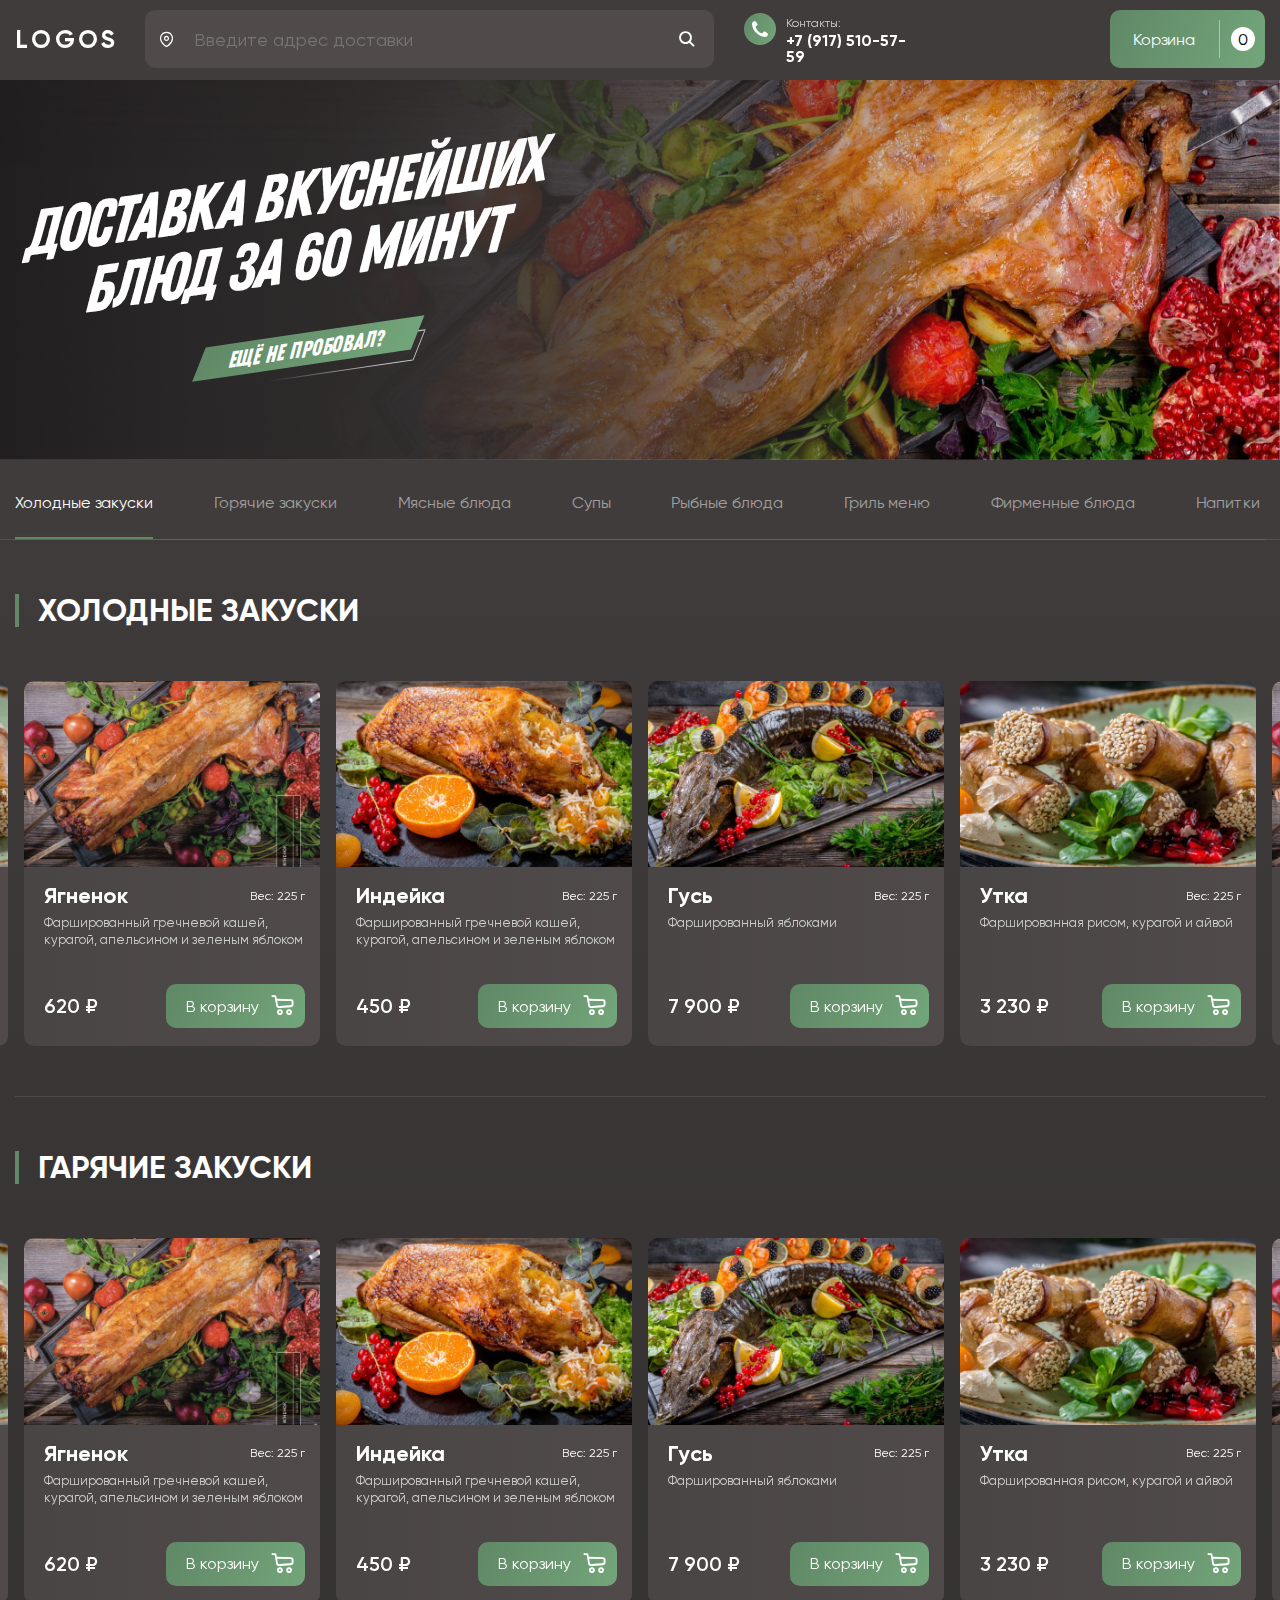
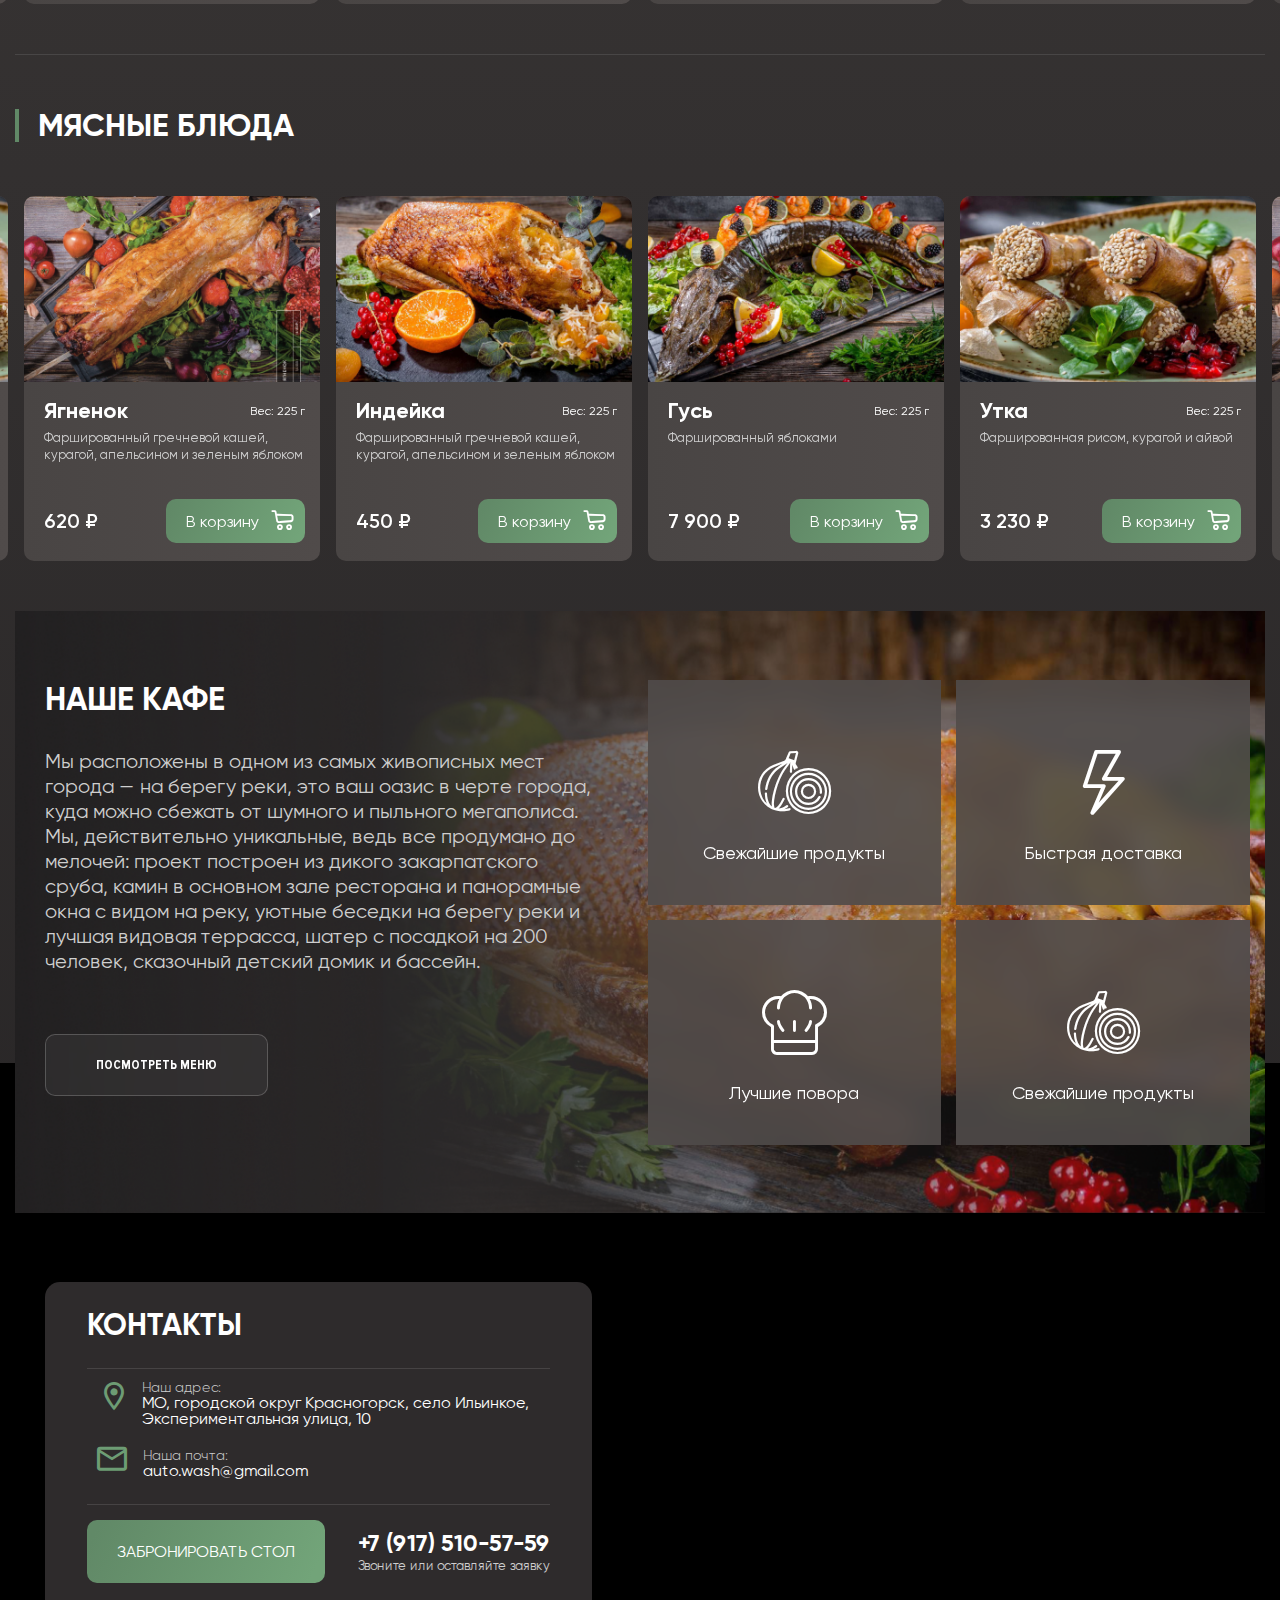
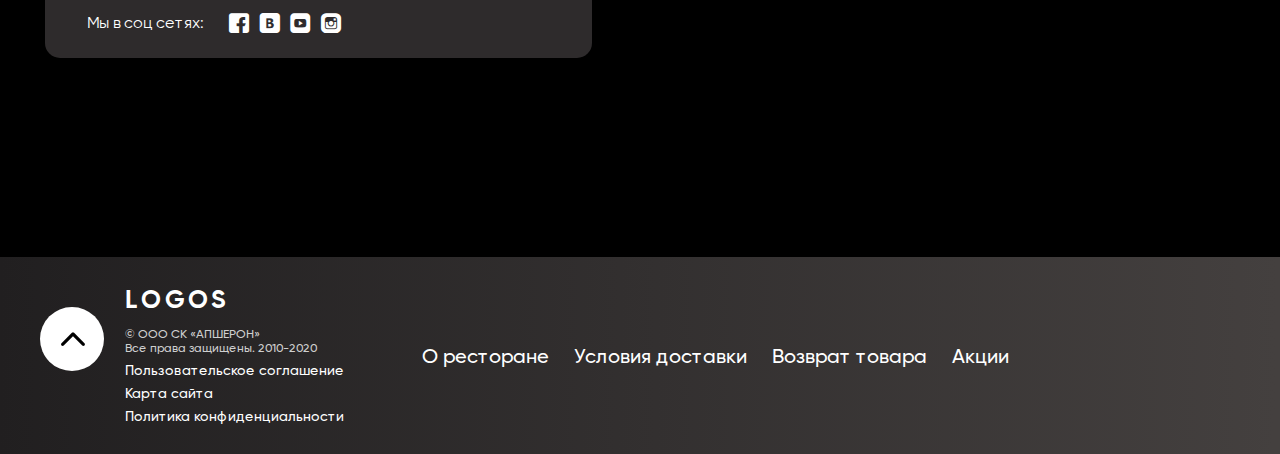
==== index.html @ f9237b0d "Add files via upload" ====
<!DOCTYPE html>
<html lang="ru">

<head>
	<title>Главная</title>
	<meta charset="UTF-8">
	<meta name="format-detection" content="telephone=no">
	<!-- <style>body{opacity: 0;}</style> -->
	<link rel="stylesheet" href="css/style.min.css?_v=20220509000817">
	<link rel="shortcut icon" href="favicon.ico">
	<!-- <meta name="robots" content="noindex, nofollow"> -->
	<meta name="viewport" content="width=device-width, initial-scale=1.0">
</head>

<body>
	<div class="wrapper">
		<header data-scroll-show class="header">
			<div class="header__container">
				<div class="header__content">
					<div class="header__menu menu">
						<button type="button" class="menu__icon icon-menu"><span></span>
							<p class="icon-menu__text">МЕНЮ</p>
						</button>
						<nav class="menu__body">
							<ul class="menu__list">
								<li class="menu__item"><a href="" class="menu__link"></a></li>
							</ul>
						</nav>
					</div>
					<a href="#" class="header__logo logo">LOGOS</a>
					<form data-da=".search-form-section__container,767,2" action="#" class="header__form-search search-form _icon-Location2">
						<input type="text" id="search" placeholder="Введите адрес доставки" class="search-form__input ">
						<button class="search-form__label _icon-search"></button>
					</form>
					<div class="header__contact contact-header ">
						<div class="contact-header__icon _icon-phone"></div>
						<div class="contact-header__info ">
							<h4 class="contact-header__title">Контакты:<br></h4>
							<a href="tel:+79175105759" class="contact-header__number">+7 (917) 510-57-59</a>
						</div>
					</div>
					<button class="header__cart-button button cart-button cart-button_desktop">Корзина <p class="cart-button__counter">0</p></button>
					<button hidden class="header__cart-button button cart-button cart-button_mobile _icon-cart">корзина <span class="cart-button__counter">0</span></button>
				</div>
			</div>
		</header>
		<section class="search-form-section">
			<div class="search-form-section__container">

			</div>
		</section>
		<main class="page">
			<section class="mainscreen ">
				<div class="mainscreen-ibg">
					<img src="img/main-bg.png" alt="">
					<div class="mainscreen__container">
						<div class="mainscreen__label">
							<h1 class="mainscreen__title">Доставка ВКУСНЕЙШИХ<br> БЛЮД ЗА 60 МИНУТ</h1>
							<h2 class="mainscreen__subtitle"><span>Ещё не пробовал?</span></h2>
						</div>
					</div>
				</div>
			</section>
			<section id="catalog" data-sticky data-tabs data-tabs-animate="500" class="catalog">
				<div data-sticky-item class="titles titles_no-sticky titles__slider">
					<ul data-tabs-titles class="titles__container titles__swiper">
						<li data-tabs-title class="titles__slide titles__name _tab-active"><button class="titles__button">Холодные закуски</button></li>
						<li data-tabs-title class="titles__slide titles__name"><button class="titles__button">Горячие закуски</button></li>
						<li data-tabs-title class="titles__slide titles__name"><button class="titles__button">Мясные блюда</button></li>
						<li data-tabs-title class="titles__slide titles__name"><button class="titles__button">Супы</button></li>
						<li data-tabs-title class="titles__slide titles__name"><button class="titles__button">Рыбные блюда</button></li>
						<li data-tabs-title class="titles__slide titles__name"><button class="titles__button">Гриль меню</button></li>
						<li data-tabs-title class="titles__slide titles__name"><button class="titles__button">Фирменные блюда</button></li>
						<li data-tabs-title class="titles__slide titles__name"><button class="titles__button">Напитки</button></li>
					</ul>
				</div>
				<!--<div data-sticky-item data-sticky-header class="titles titles_sticky titles__slider">
						<ul data-tabs-titles class="titles__container titles__swiper">
							<li data-tabs-title class="titles__slide titles__name _tab-active"><button class="titles__button">Холодные закуски</button></li>
							<li data-tabs-title class="titles__slide titles__name"><button class="titles__button">Горячие закуски</button></li>
							<li data-tabs-title class="titles__slide titles__name"><button class="titles__button">Мясные блюда</button></li>
							<li data-tabs-title  class="titles__slide titles__name"><button class="titles__button">Супы</button></li>
							<li data-tabs-title class="titles__slide titles__name"><button class="titles__button">Рыбные блюда</button></li>
							<li data-tabs-title class="titles__slide titles__name"><button class="titles__button">Гриль меню</button></li>
							<li data-tabs-title class="titles__slide titles__name"><button class="titles__button">Фирменные блюда</button></li>
							<li data-tabs-title class="titles__slide titles__name"><button class="titles__button">Напитки</button></li>
						</ul>
					</div>-->
				<div data-tabs-body class="catalog__categories">
					<div data-tabs-item class="catalog__category category">
						<div class="category__item">
							<div class="category__container">
								<h2 class="category__title">ХОЛОДНЫЕ ЗАКУСКИ</h2>
							</div>
							<div class="category__content">
								<div class="category__slider">
									<div class="category__cards category__swiper">
										<div class="category__card item-card category__slide">
											<a href="#" class="item-card__image-ibg">
												<img src="img/cards/item-card01.png" alt="">
											</a>
											<div class="item-card__info">
												<div class="item-card__header">
													<a href="#" class="item-card__name">Ягненок</a>
													<p class="item-card__weight">Вес:&nbsp;225&nbsp;г</p>
												</div>
												<p class="item-card__text">Фаршированный гречневой кашей, курагой, апельсином и зеленым яблоком</p>
												<div class="item-card__buy">
													<p class="item-card__price">620&nbsp;₽</p>
													<button class="item-card__cart-button button button_green _icon-cart">В&nbsp;корзину</button>
												</div>
											</div>
										</div>
										<div class="category__card item-card category__slide">
											<a href="#" class="item-card__image-ibg">
												<img src="img/cards/item-card02.png" alt="">
											</a>
											<div class="item-card__info">
												<div class="item-card__header">
													<a href="#" class="item-card__name">Индейка</a>
													<p class="item-card__weight">Вес:&nbsp;225&nbsp;г</p>
												</div>
												<p class="item-card__text">Фаршированный гречневой кашей, курагой, апельсином и зеленым яблоком</p>
												<div class="item-card__buy">
													<p class="item-card__price">450&nbsp;₽</p>
													<button class="item-card__cart-button button button_green _icon-cart">В&nbsp;корзину</button>
												</div>
											</div>
										</div>
										<div class="category__card item-card category__slide">
											<a href="#" class="item-card__image-ibg">
												<img src="img/cards/item-card03.png" alt="">
											</a>
											<div class="item-card__info">
												<div class="item-card__header">
													<a href="#" class="item-card__name">Гусь</a>
													<p class="item-card__weight">Вес:&nbsp;225&nbsp;г</p>
												</div>
												<p class="item-card__text">Фаршированный яблоками</p>
												<div class="item-card__buy">
													<p class="item-card__price">7&nbsp;900&nbsp;₽</p>
													<button class="item-card__cart-button button button_green _icon-cart">В&nbsp;корзину</button>
												</div>
											</div>
										</div>
										<div class="category__card item-card category__slide">
											<a href="#" class="item-card__image-ibg">
												<img src="img/cards/item-card04.png" alt="">
											</a>
											<div class="item-card__info">
												<div class="item-card__header">
													<a href="#" class="item-card__name">Утка</a>
													<p class="item-card__weight">Вес:&nbsp;225&nbsp;г</p>
												</div>
												<p class="item-card__text">Фаршированная рисом, курагой и айвой </p>
												<div class="item-card__buy">
													<p class="item-card__price">3&nbsp;230&nbsp;₽</p>
													<button class="item-card__cart-button button button_green _icon-cart">В&nbsp;корзину</button>
												</div>
											</div>
										</div>
										<div class="category__card item-card category__slide">
											<div class="item-card__image-ibg">
												<img src="img/cards/item-card01.png" alt="">
											</div>
											<div class="item-card__info">
												<div class="item-card__header">
													<h3 class="item-card__name">Ягненок</h3>
													<p class="item-card__weight">Вес:&nbsp;225&nbsp;г</p>
												</div>
												<p class="item-card__text">Фаршированный гречневой кашей, курагой, апельсином и зеленым яблоком</p>
												<div class="item-card__buy">
													<p class="item-card__price">620&nbsp;₽</p>
													<button class="item-card__cart-button button button_green _icon-cart">В&nbsp;корзину</button>
												</div>
											</div>
										</div>
										<div class="category__card item-card category__slide">
											<div class="item-card__image-ibg">
												<img src="img/cards/item-card02.png" alt="">
											</div>
											<div class="item-card__info">
												<div class="item-card__header">
													<h3 class="item-card__name">Индейка</h3>
													<p class="item-card__weight">Вес:&nbsp;225&nbsp;г</p>
												</div>
												<p class="item-card__text">Фаршированный гречневой кашей, курагой, апельсином и зеленым яблоком</p>
												<div class="item-card__buy">
													<p class="item-card__price">450&nbsp;₽</p>
													<button class="item-card__cart-button button button_green _icon-cart">В&nbsp;корзину</button>
												</div>
											</div>
										</div>
										<div class="category__card item-card category__slide">
											<div class="item-card__image-ibg">
												<img src="img/cards/item-card03.png" alt="">
											</div>
											<div class="item-card__info">
												<div class="item-card__header">
													<h3 class="item-card__name">Гусь</h3>
													<p class="item-card__weight">Вес:&nbsp;225&nbsp;г</p>
												</div>
												<p class="item-card__text">Фаршированный яблоками</p>
												<div class="item-card__buy">
													<p class="item-card__price">7&nbsp;900&nbsp;₽</p>
													<button class="item-card__cart-button button button_green _icon-cart">В&nbsp;корзину</button>
												</div>
											</div>
										</div>
										<div class="category__card item-card category__slide">
											<div class="item-card__image-ibg">
												<img src="img/cards/item-card04.png" alt="">
											</div>
											<div class="item-card__info">
												<div class="item-card__header">
													<h3 class="item-card__name">Утка</h3>
													<p class="item-card__weight">Вес:&nbsp;225&nbsp;г</p>
												</div>
												<p class="item-card__text">Фаршированная рисом, курагой и айвой</p>
												<div class="item-card__buy">
													<p class="item-card__price">3&nbsp;230&nbsp;₽</p>
													<button class="item-card__cart-button button button_green _icon-cart">В корзину</button>
												</div>
											</div>
										</div>
									</div>
								</div>
							</div>
						</div>
						<div class="category__item">
							<div class="category__container">
								<h2 class="category__title">ГАРЯЧИЕ ЗАКУСКИ</h2>
							</div>
							<div class="category__content">
								<div class="category__slider">
									<div class="category__cards category__swiper">
										<div class="category__card item-card category__slide">
											<a href="#" class="item-card__image-ibg">
												<img src="img/cards/item-card01.png" alt="">
											</a>
											<div class="item-card__info">
												<div class="item-card__header">
													<a href="#" class="item-card__name">Ягненок</a>
													<p class="item-card__weight">Вес:&nbsp;225&nbsp;г</p>
												</div>
												<p class="item-card__text">Фаршированный гречневой кашей, курагой, апельсином и зеленым яблоком</p>
												<div class="item-card__buy">
													<p class="item-card__price">620&nbsp;₽</p>
													<button class="item-card__cart-button button button_green _icon-cart">В&nbsp;корзину</button>
												</div>
											</div>
										</div>
										<div class="category__card item-card category__slide">
											<a href="#" class="item-card__image-ibg">
												<img src="img/cards/item-card02.png" alt="">
											</a>
											<div class="item-card__info">
												<div class="item-card__header">
													<a href="#" class="item-card__name">Индейка</a>
													<p class="item-card__weight">Вес:&nbsp;225&nbsp;г</p>
												</div>
												<p class="item-card__text">Фаршированный гречневой кашей, курагой, апельсином и зеленым яблоком</p>
												<div class="item-card__buy">
													<p class="item-card__price">450&nbsp;₽</p>
													<button class="item-card__cart-button button button_green _icon-cart">В&nbsp;корзину</button>
												</div>
											</div>
										</div>
										<div class="category__card item-card category__slide">
											<a href="#" class="item-card__image-ibg">
												<img src="img/cards/item-card03.png" alt="">
											</a>
											<div class="item-card__info">
												<div class="item-card__header">
													<a href="#" class="item-card__name">Гусь</a>
													<p class="item-card__weight">Вес:&nbsp;225&nbsp;г</p>
												</div>
												<p class="item-card__text">Фаршированный яблоками</p>
												<div class="item-card__buy">
													<p class="item-card__price">7&nbsp;900&nbsp;₽</p>
													<button class="item-card__cart-button button button_green _icon-cart">В&nbsp;корзину</button>
												</div>
											</div>
										</div>
										<div class="category__card item-card category__slide">
											<a href="#" class="item-card__image-ibg">
												<img src="img/cards/item-card04.png" alt="">
											</a>
											<div class="item-card__info">
												<div class="item-card__header">
													<a href="#" class="item-card__name">Утка</a>
													<p class="item-card__weight">Вес:&nbsp;225&nbsp;г</p>
												</div>
												<p class="item-card__text">Фаршированная рисом, курагой и айвой </p>
												<div class="item-card__buy">
													<p class="item-card__price">3&nbsp;230&nbsp;₽</p>
													<button class="item-card__cart-button button button_green _icon-cart">В&nbsp;корзину</button>
												</div>
											</div>
										</div>
										<div class="category__card item-card category__slide">
											<div class="item-card__image-ibg">
												<img src="img/cards/item-card01.png" alt="">
											</div>
											<div class="item-card__info">
												<div class="item-card__header">
													<h3 class="item-card__name">Ягненок</h3>
													<p class="item-card__weight">Вес:&nbsp;225&nbsp;г</p>
												</div>
												<p class="item-card__text">Фаршированный гречневой кашей, курагой, апельсином и зеленым яблоком</p>
												<div class="item-card__buy">
													<p class="item-card__price">620&nbsp;₽</p>
													<button class="item-card__cart-button button button_green _icon-cart">В&nbsp;корзину</button>
												</div>
											</div>
										</div>
										<div class="category__card item-card category__slide">
											<div class="item-card__image-ibg">
												<img src="img/cards/item-card02.png" alt="">
											</div>
											<div class="item-card__info">
												<div class="item-card__header">
													<h3 class="item-card__name">Индейка</h3>
													<p class="item-card__weight">Вес:&nbsp;225&nbsp;г</p>
												</div>
												<p class="item-card__text">Фаршированный гречневой кашей, курагой, апельсином и зеленым яблоком</p>
												<div class="item-card__buy">
													<p class="item-card__price">450&nbsp;₽</p>
													<button class="item-card__cart-button button button_green _icon-cart">В&nbsp;корзину</button>
												</div>
											</div>
										</div>
										<div class="category__card item-card category__slide">
											<div class="item-card__image-ibg">
												<img src="img/cards/item-card03.png" alt="">
											</div>
											<div class="item-card__info">
												<div class="item-card__header">
													<h3 class="item-card__name">Гусь</h3>
													<p class="item-card__weight">Вес:&nbsp;225&nbsp;г</p>
												</div>
												<p class="item-card__text">Фаршированный яблоками</p>
												<div class="item-card__buy">
													<p class="item-card__price">7&nbsp;900&nbsp;₽</p>
													<button class="item-card__cart-button button button_green _icon-cart">В&nbsp;корзину</button>
												</div>
											</div>
										</div>
										<div class="category__card item-card category__slide">
											<div class="item-card__image-ibg">
												<img src="img/cards/item-card04.png" alt="">
											</div>
											<div class="item-card__info">
												<div class="item-card__header">
													<h3 class="item-card__name">Утка</h3>
													<p class="item-card__weight">Вес:&nbsp;225&nbsp;г</p>
												</div>
												<p class="item-card__text">Фаршированная рисом, курагой и айвой</p>
												<div class="item-card__buy">
													<p class="item-card__price">3&nbsp;230&nbsp;₽</p>
													<button class="item-card__cart-button button button_green _icon-cart">В корзину</button>
												</div>
											</div>
										</div>
									</div>
								</div>
							</div>
						</div>
						<div class="category__item">
							<div class="category__container">
								<h2 class="category__title">МЯСНЫЕ БЛЮДА</h2>
							</div>
							<div class="category__content">
								<div class="category__slider">
									<div class="category__cards category__swiper">
										<div class="category__card item-card category__slide">
											<a href="#" class="item-card__image-ibg">
												<img src="img/cards/item-card01.png" alt="">
											</a>
											<div class="item-card__info">
												<div class="item-card__header">
													<a href="#" class="item-card__name">Ягненок</a>
													<p class="item-card__weight">Вес:&nbsp;225&nbsp;г</p>
												</div>
												<p class="item-card__text">Фаршированный гречневой кашей, курагой, апельсином и зеленым яблоком</p>
												<div class="item-card__buy">
													<p class="item-card__price">620&nbsp;₽</p>
													<button class="item-card__cart-button button button_green _icon-cart">В&nbsp;корзину</button>
												</div>
											</div>
										</div>
										<div class="category__card item-card category__slide">
											<a href="#" class="item-card__image-ibg">
												<img src="img/cards/item-card02.png" alt="">
											</a>
											<div class="item-card__info">
												<div class="item-card__header">
													<a href="#" class="item-card__name">Индейка</a>
													<p class="item-card__weight">Вес:&nbsp;225&nbsp;г</p>
												</div>
												<p class="item-card__text">Фаршированный гречневой кашей, курагой, апельсином и зеленым яблоком</p>
												<div class="item-card__buy">
													<p class="item-card__price">450&nbsp;₽</p>
													<button class="item-card__cart-button button button_green _icon-cart">В&nbsp;корзину</button>
												</div>
											</div>
										</div>
										<div class="category__card item-card category__slide">
											<a href="#" class="item-card__image-ibg">
												<img src="img/cards/item-card03.png" alt="">
											</a>
											<div class="item-card__info">
												<div class="item-card__header">
													<a href="#" class="item-card__name">Гусь</a>
													<p class="item-card__weight">Вес:&nbsp;225&nbsp;г</p>
												</div>
												<p class="item-card__text">Фаршированный яблоками</p>
												<div class="item-card__buy">
													<p class="item-card__price">7&nbsp;900&nbsp;₽</p>
													<button class="item-card__cart-button button button_green _icon-cart">В&nbsp;корзину</button>
												</div>
											</div>
										</div>
										<div class="category__card item-card category__slide">
											<a href="#" class="item-card__image-ibg">
												<img src="img/cards/item-card04.png" alt="">
											</a>
											<div class="item-card__info">
												<div class="item-card__header">
													<a href="#" class="item-card__name">Утка</a>
													<p class="item-card__weight">Вес:&nbsp;225&nbsp;г</p>
												</div>
												<p class="item-card__text">Фаршированная рисом, курагой и айвой </p>
												<div class="item-card__buy">
													<p class="item-card__price">3&nbsp;230&nbsp;₽</p>
													<button class="item-card__cart-button button button_green _icon-cart">В&nbsp;корзину</button>
												</div>
											</div>
										</div>
										<div class="category__card item-card category__slide">
											<div class="item-card__image-ibg">
												<img src="img/cards/item-card01.png" alt="">
											</div>
											<div class="item-card__info">
												<div class="item-card__header">
													<h3 class="item-card__name">Ягненок</h3>
													<p class="item-card__weight">Вес:&nbsp;225&nbsp;г</p>
												</div>
												<p class="item-card__text">Фаршированный гречневой кашей, курагой, апельсином и зеленым яблоком</p>
												<div class="item-card__buy">
													<p class="item-card__price">620&nbsp;₽</p>
													<button class="item-card__cart-button button button_green _icon-cart">В&nbsp;корзину</button>
												</div>
											</div>
										</div>
										<div class="category__card item-card category__slide">
											<div class="item-card__image-ibg">
												<img src="img/cards/item-card02.png" alt="">
											</div>
											<div class="item-card__info">
												<div class="item-card__header">
													<h3 class="item-card__name">Индейка</h3>
													<p class="item-card__weight">Вес:&nbsp;225&nbsp;г</p>
												</div>
												<p class="item-card__text">Фаршированный гречневой кашей, курагой, апельсином и зеленым яблоком</p>
												<div class="item-card__buy">
													<p class="item-card__price">450&nbsp;₽</p>
													<button class="item-card__cart-button button button_green _icon-cart">В&nbsp;корзину</button>
												</div>
											</div>
										</div>
										<div class="category__card item-card category__slide">
											<div class="item-card__image-ibg">
												<img src="img/cards/item-card03.png" alt="">
											</div>
											<div class="item-card__info">
												<div class="item-card__header">
													<h3 class="item-card__name">Гусь</h3>
													<p class="item-card__weight">Вес:&nbsp;225&nbsp;г</p>
												</div>
												<p class="item-card__text">Фаршированный яблоками</p>
												<div class="item-card__buy">
													<p class="item-card__price">7&nbsp;900&nbsp;₽</p>
													<button class="item-card__cart-button button button_green _icon-cart">В&nbsp;корзину</button>
												</div>
											</div>
										</div>
										<div class="category__card item-card category__slide">
											<div class="item-card__image-ibg">
												<img src="img/cards/item-card04.png" alt="">
											</div>
											<div class="item-card__info">
												<div class="item-card__header">
													<h3 class="item-card__name">Утка</h3>
													<p class="item-card__weight">Вес:&nbsp;225&nbsp;г</p>
												</div>
												<p class="item-card__text">Фаршированная рисом, курагой и айвой</p>
												<div class="item-card__buy">
													<p class="item-card__price">3&nbsp;230&nbsp;₽</p>
													<button class="item-card__cart-button button button_green _icon-cart">В корзину</button>
												</div>
											</div>
										</div>
									</div>
								</div>
							</div>
						</div>
					</div>
				</div>
				<div data-tabs-body class="catalog__categories">
					<div data-tabs-item class="catalog__category category">
						<div class="category__item">
							<div class="category__container">
								<h2 class="category__title">ГОРЯЧИЕ ЗАКУСКИ</h2>
							</div>
							<div class="category__content">
								<div class="category__slider">
									<div class="category__cards category__swiper">
										<div class="category__card item-card category__slide">
											<a href="#" class="item-card__image-ibg">
												<img src="img/cards/item-card01.png" alt="">
											</a>
											<div class="item-card__info">
												<div class="item-card__header">
													<a href="#" class="item-card__name">Ягненок</a>
													<p class="item-card__weight">Вес:&nbsp;225&nbsp;г</p>
												</div>
												<p class="item-card__text">Фаршированный гречневой кашей, курагой, апельсином и зеленым яблоком</p>
												<div class="item-card__buy">
													<p class="item-card__price">620&nbsp;₽</p>
													<button class="item-card__cart-button button button_green _icon-cart">В&nbsp;корзину</button>
												</div>
											</div>
										</div>
										<div class="category__card item-card category__slide">
											<a href="#" class="item-card__image-ibg">
												<img src="img/cards/item-card02.png" alt="">
											</a>
											<div class="item-card__info">
												<div class="item-card__header">
													<a href="#" class="item-card__name">Индейка</a>
													<p class="item-card__weight">Вес:&nbsp;225&nbsp;г</p>
												</div>
												<p class="item-card__text">Фаршированный гречневой кашей, курагой, апельсином и зеленым яблоком</p>
												<div class="item-card__buy">
													<p class="item-card__price">450&nbsp;₽</p>
													<button class="item-card__cart-button button button_green _icon-cart">В&nbsp;корзину</button>
												</div>
											</div>
										</div>
										<div class="category__card item-card category__slide">
											<a href="#" class="item-card__image-ibg">
												<img src="img/cards/item-card03.png" alt="">
											</a>
											<div class="item-card__info">
												<div class="item-card__header">
													<a href="#" class="item-card__name">Гусь</a>
													<p class="item-card__weight">Вес:&nbsp;225&nbsp;г</p>
												</div>
												<p class="item-card__text">Фаршированный яблоками</p>
												<div class="item-card__buy">
													<p class="item-card__price">7&nbsp;900&nbsp;₽</p>
													<button class="item-card__cart-button button button_green _icon-cart">В&nbsp;корзину</button>
												</div>
											</div>
										</div>
										<div class="category__card item-card category__slide">
											<a href="#" class="item-card__image-ibg">
												<img src="img/cards/item-card04.png" alt="">
											</a>
											<div class="item-card__info">
												<div class="item-card__header">
													<a href="#" class="item-card__name">Утка</a>
													<p class="item-card__weight">Вес:&nbsp;225&nbsp;г</p>
												</div>
												<p class="item-card__text">Фаршированная рисом, курагой и айвой </p>
												<div class="item-card__buy">
													<p class="item-card__price">3&nbsp;230&nbsp;₽</p>
													<button class="item-card__cart-button button button_green _icon-cart">В&nbsp;корзину</button>
												</div>
											</div>
										</div>
										<div class="category__card item-card category__slide">
											<div class="item-card__image-ibg">
												<img src="img/cards/item-card01.png" alt="">
											</div>
											<div class="item-card__info">
												<div class="item-card__header">
													<h3 class="item-card__name">Ягненок</h3>
													<p class="item-card__weight">Вес:&nbsp;225&nbsp;г</p>
												</div>
												<p class="item-card__text">Фаршированный гречневой кашей, курагой, апельсином и зеленым яблоком</p>
												<div class="item-card__buy">
													<p class="item-card__price">620&nbsp;₽</p>
													<button class="item-card__cart-button button button_green _icon-cart">В&nbsp;корзину</button>
												</div>
											</div>
										</div>
										<div class="category__card item-card category__slide">
											<div class="item-card__image-ibg">
												<img src="img/cards/item-card02.png" alt="">
											</div>
											<div class="item-card__info">
												<div class="item-card__header">
													<h3 class="item-card__name">Индейка</h3>
													<p class="item-card__weight">Вес:&nbsp;225&nbsp;г</p>
												</div>
												<p class="item-card__text">Фаршированный гречневой кашей, курагой, апельсином и зеленым яблоком</p>
												<div class="item-card__buy">
													<p class="item-card__price">450&nbsp;₽</p>
													<button class="item-card__cart-button button button_green _icon-cart">В&nbsp;корзину</button>
												</div>
											</div>
										</div>
										<div class="category__card item-card category__slide">
											<div class="item-card__image-ibg">
												<img src="img/cards/item-card03.png" alt="">
											</div>
											<div class="item-card__info">
												<div class="item-card__header">
													<h3 class="item-card__name">Гусь</h3>
													<p class="item-card__weight">Вес:&nbsp;225&nbsp;г</p>
												</div>
												<p class="item-card__text">Фаршированный яблоками</p>
												<div class="item-card__buy">
													<p class="item-card__price">7&nbsp;900&nbsp;₽</p>
													<button class="item-card__cart-button button button_green _icon-cart">В&nbsp;корзину</button>
												</div>
											</div>
										</div>
										<div class="category__card item-card category__slide">
											<div class="item-card__image-ibg">
												<img src="img/cards/item-card04.png" alt="">
											</div>
											<div class="item-card__info">
												<div class="item-card__header">
													<h3 class="item-card__name">Утка</h3>
													<p class="item-card__weight">Вес:&nbsp;225&nbsp;г</p>
												</div>
												<p class="item-card__text">Фаршированная рисом, курагой и айвой</p>
												<div class="item-card__buy">
													<p class="item-card__price">3&nbsp;230&nbsp;₽</p>
													<button class="item-card__cart-button button button_green _icon-cart">В корзину</button>
												</div>
											</div>
										</div>
									</div>
								</div>
							</div>
						</div>
						<div class="category__item">
							<div class="category__container">
								<h2 class="category__title">МЯСНЫЕ БЛЮДА</h2>
							</div>
							<div class="category__content">
								<div class="category__slider">
									<div class="category__cards category__swiper">
										<div class="category__card item-card category__slide">
											<a href="#" class="item-card__image-ibg">
												<img src="img/cards/item-card01.png" alt="">
											</a>
											<div class="item-card__info">
												<div class="item-card__header">
													<a href="#" class="item-card__name">Ягненок</a>
													<p class="item-card__weight">Вес:&nbsp;225&nbsp;г</p>
												</div>
												<p class="item-card__text">Фаршированный гречневой кашей, курагой, апельсином и зеленым яблоком</p>
												<div class="item-card__buy">
													<p class="item-card__price">620&nbsp;₽</p>
													<button class="item-card__cart-button button button_green _icon-cart">В&nbsp;корзину</button>
												</div>
											</div>
										</div>
										<div class="category__card item-card category__slide">
											<a href="#" class="item-card__image-ibg">
												<img src="img/cards/item-card02.png" alt="">
											</a>
											<div class="item-card__info">
												<div class="item-card__header">
													<a href="#" class="item-card__name">Индейка</a>
													<p class="item-card__weight">Вес:&nbsp;225&nbsp;г</p>
												</div>
												<p class="item-card__text">Фаршированный гречневой кашей, курагой, апельсином и зеленым яблоком</p>
												<div class="item-card__buy">
													<p class="item-card__price">450&nbsp;₽</p>
													<button class="item-card__cart-button button button_green _icon-cart">В&nbsp;корзину</button>
												</div>
											</div>
										</div>
										<div class="category__card item-card category__slide">
											<a href="#" class="item-card__image-ibg">
												<img src="img/cards/item-card03.png" alt="">
											</a>
											<div class="item-card__info">
												<div class="item-card__header">
													<a href="#" class="item-card__name">Гусь</a>
													<p class="item-card__weight">Вес:&nbsp;225&nbsp;г</p>
												</div>
												<p class="item-card__text">Фаршированный яблоками</p>
												<div class="item-card__buy">
													<p class="item-card__price">7&nbsp;900&nbsp;₽</p>
													<button class="item-card__cart-button button button_green _icon-cart">В&nbsp;корзину</button>
												</div>
											</div>
										</div>
										<div class="category__card item-card category__slide">
											<a href="#" class="item-card__image-ibg">
												<img src="img/cards/item-card04.png" alt="">
											</a>
											<div class="item-card__info">
												<div class="item-card__header">
													<a href="#" class="item-card__name">Утка</a>
													<p class="item-card__weight">Вес:&nbsp;225&nbsp;г</p>
												</div>
												<p class="item-card__text">Фаршированная рисом, курагой и айвой </p>
												<div class="item-card__buy">
													<p class="item-card__price">3&nbsp;230&nbsp;₽</p>
													<button class="item-card__cart-button button button_green _icon-cart">В&nbsp;корзину</button>
												</div>
											</div>
										</div>
										<div class="category__card item-card category__slide">
											<div class="item-card__image-ibg">
												<img src="img/cards/item-card01.png" alt="">
											</div>
											<div class="item-card__info">
												<div class="item-card__header">
													<h3 class="item-card__name">Ягненок</h3>
													<p class="item-card__weight">Вес:&nbsp;225&nbsp;г</p>
												</div>
												<p class="item-card__text">Фаршированный гречневой кашей, курагой, апельсином и зеленым яблоком</p>
												<div class="item-card__buy">
													<p class="item-card__price">620&nbsp;₽</p>
													<button class="item-card__cart-button button button_green _icon-cart">В&nbsp;корзину</button>
												</div>
											</div>
										</div>
										<div class="category__card item-card category__slide">
											<div class="item-card__image-ibg">
												<img src="img/cards/item-card02.png" alt="">
											</div>
											<div class="item-card__info">
												<div class="item-card__header">
													<h3 class="item-card__name">Индейка</h3>
													<p class="item-card__weight">Вес:&nbsp;225&nbsp;г</p>
												</div>
												<p class="item-card__text">Фаршированный гречневой кашей, курагой, апельсином и зеленым яблоком</p>
												<div class="item-card__buy">
													<p class="item-card__price">450&nbsp;₽</p>
													<button class="item-card__cart-button button button_green _icon-cart">В&nbsp;корзину</button>
												</div>
											</div>
										</div>
										<div class="category__card item-card category__slide">
											<div class="item-card__image-ibg">
												<img src="img/cards/item-card03.png" alt="">
											</div>
											<div class="item-card__info">
												<div class="item-card__header">
													<h3 class="item-card__name">Гусь</h3>
													<p class="item-card__weight">Вес:&nbsp;225&nbsp;г</p>
												</div>
												<p class="item-card__text">Фаршированный яблоками</p>
												<div class="item-card__buy">
													<p class="item-card__price">7&nbsp;900&nbsp;₽</p>
													<button class="item-card__cart-button button button_green _icon-cart">В&nbsp;корзину</button>
												</div>
											</div>
										</div>
										<div class="category__card item-card category__slide">
											<div class="item-card__image-ibg">
												<img src="img/cards/item-card04.png" alt="">
											</div>
											<div class="item-card__info">
												<div class="item-card__header">
													<h3 class="item-card__name">Утка</h3>
													<p class="item-card__weight">Вес:&nbsp;225&nbsp;г</p>
												</div>
												<p class="item-card__text">Фаршированная рисом, курагой и айвой</p>
												<div class="item-card__buy">
													<p class="item-card__price">3&nbsp;230&nbsp;₽</p>
													<button class="item-card__cart-button button button_green _icon-cart">В корзину</button>
												</div>
											</div>
										</div>
									</div>
								</div>
							</div>
						</div>
						<div class="category__item">
							<div class="category__container">
								<h2 class="category__title">СУПЫ</h2>
							</div>
							<div class="category__content">
								<div class="category__slider">
									<div class="category__cards category__swiper">
										<div class="category__card item-card category__slide">
											<a href="#" class="item-card__image-ibg">
												<img src="img/cards/item-card01.png" alt="">
											</a>
											<div class="item-card__info">
												<div class="item-card__header">
													<a href="#" class="item-card__name">Ягненок</a>
													<p class="item-card__weight">Вес:&nbsp;225&nbsp;г</p>
												</div>
												<p class="item-card__text">Фаршированный гречневой кашей, курагой, апельсином и зеленым яблоком</p>
												<div class="item-card__buy">
													<p class="item-card__price">620&nbsp;₽</p>
													<button class="item-card__cart-button button button_green _icon-cart">В&nbsp;корзину</button>
												</div>
											</div>
										</div>
										<div class="category__card item-card category__slide">
											<a href="#" class="item-card__image-ibg">
												<img src="img/cards/item-card02.png" alt="">
											</a>
											<div class="item-card__info">
												<div class="item-card__header">
													<a href="#" class="item-card__name">Индейка</a>
													<p class="item-card__weight">Вес:&nbsp;225&nbsp;г</p>
												</div>
												<p class="item-card__text">Фаршированный гречневой кашей, курагой, апельсином и зеленым яблоком</p>
												<div class="item-card__buy">
													<p class="item-card__price">450&nbsp;₽</p>
													<button class="item-card__cart-button button button_green _icon-cart">В&nbsp;корзину</button>
												</div>
											</div>
										</div>
										<div class="category__card item-card category__slide">
											<a href="#" class="item-card__image-ibg">
												<img src="img/cards/item-card03.png" alt="">
											</a>
											<div class="item-card__info">
												<div class="item-card__header">
													<a href="#" class="item-card__name">Гусь</a>
													<p class="item-card__weight">Вес:&nbsp;225&nbsp;г</p>
												</div>
												<p class="item-card__text">Фаршированный яблоками</p>
												<div class="item-card__buy">
													<p class="item-card__price">7&nbsp;900&nbsp;₽</p>
													<button class="item-card__cart-button button button_green _icon-cart">В&nbsp;корзину</button>
												</div>
											</div>
										</div>
										<div class="category__card item-card category__slide">
											<a href="#" class="item-card__image-ibg">
												<img src="img/cards/item-card04.png" alt="">
											</a>
											<div class="item-card__info">
												<div class="item-card__header">
													<a href="#" class="item-card__name">Утка</a>
													<p class="item-card__weight">Вес:&nbsp;225&nbsp;г</p>
												</div>
												<p class="item-card__text">Фаршированная рисом, курагой и айвой </p>
												<div class="item-card__buy">
													<p class="item-card__price">3&nbsp;230&nbsp;₽</p>
													<button class="item-card__cart-button button button_green _icon-cart">В&nbsp;корзину</button>
												</div>
											</div>
										</div>
										<div class="category__card item-card category__slide">
											<div class="item-card__image-ibg">
												<img src="img/cards/item-card01.png" alt="">
											</div>
											<div class="item-card__info">
												<div class="item-card__header">
													<h3 class="item-card__name">Ягненок</h3>
													<p class="item-card__weight">Вес:&nbsp;225&nbsp;г</p>
												</div>
												<p class="item-card__text">Фаршированный гречневой кашей, курагой, апельсином и зеленым яблоком</p>
												<div class="item-card__buy">
													<p class="item-card__price">620&nbsp;₽</p>
													<button class="item-card__cart-button button button_green _icon-cart">В&nbsp;корзину</button>
												</div>
											</div>
										</div>
										<div class="category__card item-card category__slide">
											<div class="item-card__image-ibg">
												<img src="img/cards/item-card02.png" alt="">
											</div>
											<div class="item-card__info">
												<div class="item-card__header">
													<h3 class="item-card__name">Индейка</h3>
													<p class="item-card__weight">Вес:&nbsp;225&nbsp;г</p>
												</div>
												<p class="item-card__text">Фаршированный гречневой кашей, курагой, апельсином и зеленым яблоком</p>
												<div class="item-card__buy">
													<p class="item-card__price">450&nbsp;₽</p>
													<button class="item-card__cart-button button button_green _icon-cart">В&nbsp;корзину</button>
												</div>
											</div>
										</div>
										<div class="category__card item-card category__slide">
											<div class="item-card__image-ibg">
												<img src="img/cards/item-card03.png" alt="">
											</div>
											<div class="item-card__info">
												<div class="item-card__header">
													<h3 class="item-card__name">Гусь</h3>
													<p class="item-card__weight">Вес:&nbsp;225&nbsp;г</p>
												</div>
												<p class="item-card__text">Фаршированный яблоками</p>
												<div class="item-card__buy">
													<p class="item-card__price">7&nbsp;900&nbsp;₽</p>
													<button class="item-card__cart-button button button_green _icon-cart">В&nbsp;корзину</button>
												</div>
											</div>
										</div>
										<div class="category__card item-card category__slide">
											<div class="item-card__image-ibg">
												<img src="img/cards/item-card04.png" alt="">
											</div>
											<div class="item-card__info">
												<div class="item-card__header">
													<h3 class="item-card__name">Утка</h3>
													<p class="item-card__weight">Вес:&nbsp;225&nbsp;г</p>
												</div>
												<p class="item-card__text">Фаршированная рисом, курагой и айвой</p>
												<div class="item-card__buy">
													<p class="item-card__price">3&nbsp;230&nbsp;₽</p>
													<button class="item-card__cart-button button button_green _icon-cart">В корзину</button>
												</div>
											</div>
										</div>
									</div>
								</div>
							</div>
						</div>
					</div>
				</div>
				<div data-tabs-body class="catalog__categories">
					<div data-tabs-item class="catalog__category category">
						<div class="category__item">
							<div class="category__container">
								<h2 class="category__title">МЯСНЫЕ БЛЮДА</h2>
							</div>
							<div class="category__content">
								<div class="category__slider">
									<div class="category__cards category__swiper">
										<div class="category__card item-card category__slide">
											<a href="#" class="item-card__image-ibg">
												<img src="img/cards/item-card01.png" alt="">
											</a>
											<div class="item-card__info">
												<div class="item-card__header">
													<a href="#" class="item-card__name">Ягненок</a>
													<p class="item-card__weight">Вес:&nbsp;225&nbsp;г</p>
												</div>
												<p class="item-card__text">Фаршированный гречневой кашей, курагой, апельсином и зеленым яблоком</p>
												<div class="item-card__buy">
													<p class="item-card__price">620&nbsp;₽</p>
													<button class="item-card__cart-button button button_green _icon-cart">В&nbsp;корзину</button>
												</div>
											</div>
										</div>
										<div class="category__card item-card category__slide">
											<a href="#" class="item-card__image-ibg">
												<img src="img/cards/item-card02.png" alt="">
											</a>
											<div class="item-card__info">
												<div class="item-card__header">
													<a href="#" class="item-card__name">Индейка</a>
													<p class="item-card__weight">Вес:&nbsp;225&nbsp;г</p>
												</div>
												<p class="item-card__text">Фаршированный гречневой кашей, курагой, апельсином и зеленым яблоком</p>
												<div class="item-card__buy">
													<p class="item-card__price">450&nbsp;₽</p>
													<button class="item-card__cart-button button button_green _icon-cart">В&nbsp;корзину</button>
												</div>
											</div>
										</div>
										<div class="category__card item-card category__slide">
											<a href="#" class="item-card__image-ibg">
												<img src="img/cards/item-card03.png" alt="">
											</a>
											<div class="item-card__info">
												<div class="item-card__header">
													<a href="#" class="item-card__name">Гусь</a>
													<p class="item-card__weight">Вес:&nbsp;225&nbsp;г</p>
												</div>
												<p class="item-card__text">Фаршированный яблоками</p>
												<div class="item-card__buy">
													<p class="item-card__price">7&nbsp;900&nbsp;₽</p>
													<button class="item-card__cart-button button button_green _icon-cart">В&nbsp;корзину</button>
												</div>
											</div>
										</div>
										<div class="category__card item-card category__slide">
											<a href="#" class="item-card__image-ibg">
												<img src="img/cards/item-card04.png" alt="">
											</a>
											<div class="item-card__info">
												<div class="item-card__header">
													<a href="#" class="item-card__name">Утка</a>
													<p class="item-card__weight">Вес:&nbsp;225&nbsp;г</p>
												</div>
												<p class="item-card__text">Фаршированная рисом, курагой и айвой </p>
												<div class="item-card__buy">
													<p class="item-card__price">3&nbsp;230&nbsp;₽</p>
													<button class="item-card__cart-button button button_green _icon-cart">В&nbsp;корзину</button>
												</div>
											</div>
										</div>
										<div class="category__card item-card category__slide">
											<div class="item-card__image-ibg">
												<img src="img/cards/item-card01.png" alt="">
											</div>
											<div class="item-card__info">
												<div class="item-card__header">
													<h3 class="item-card__name">Ягненок</h3>
													<p class="item-card__weight">Вес:&nbsp;225&nbsp;г</p>
												</div>
												<p class="item-card__text">Фаршированный гречневой кашей, курагой, апельсином и зеленым яблоком</p>
												<div class="item-card__buy">
													<p class="item-card__price">620&nbsp;₽</p>
													<button class="item-card__cart-button button button_green _icon-cart">В&nbsp;корзину</button>
												</div>
											</div>
										</div>
										<div class="category__card item-card category__slide">
											<div class="item-card__image-ibg">
												<img src="img/cards/item-card02.png" alt="">
											</div>
											<div class="item-card__info">
												<div class="item-card__header">
													<h3 class="item-card__name">Индейка</h3>
													<p class="item-card__weight">Вес:&nbsp;225&nbsp;г</p>
												</div>
												<p class="item-card__text">Фаршированный гречневой кашей, курагой, апельсином и зеленым яблоком</p>
												<div class="item-card__buy">
													<p class="item-card__price">450&nbsp;₽</p>
													<button class="item-card__cart-button button button_green _icon-cart">В&nbsp;корзину</button>
												</div>
											</div>
										</div>
										<div class="category__card item-card category__slide">
											<div class="item-card__image-ibg">
												<img src="img/cards/item-card03.png" alt="">
											</div>
											<div class="item-card__info">
												<div class="item-card__header">
													<h3 class="item-card__name">Гусь</h3>
													<p class="item-card__weight">Вес:&nbsp;225&nbsp;г</p>
												</div>
												<p class="item-card__text">Фаршированный яблоками</p>
												<div class="item-card__buy">
													<p class="item-card__price">7&nbsp;900&nbsp;₽</p>
													<button class="item-card__cart-button button button_green _icon-cart">В&nbsp;корзину</button>
												</div>
											</div>
										</div>
										<div class="category__card item-card category__slide">
											<div class="item-card__image-ibg">
												<img src="img/cards/item-card04.png" alt="">
											</div>
											<div class="item-card__info">
												<div class="item-card__header">
													<h3 class="item-card__name">Утка</h3>
													<p class="item-card__weight">Вес:&nbsp;225&nbsp;г</p>
												</div>
												<p class="item-card__text">Фаршированная рисом, курагой и айвой</p>
												<div class="item-card__buy">
													<p class="item-card__price">3&nbsp;230&nbsp;₽</p>
													<button class="item-card__cart-button button button_green _icon-cart">В корзину</button>
												</div>
											</div>
										</div>
									</div>
								</div>
							</div>
						</div>
						<div class="category__item">
							<div class="category__container">
								<h2 class="category__title">СУПЫ</h2>
							</div>
							<div class="category__content">
								<div class="category__slider">
									<div class="category__cards category__swiper">
										<div class="category__card item-card category__slide">
											<a href="#" class="item-card__image-ibg">
												<img src="img/cards/item-card01.png" alt="">
											</a>
											<div class="item-card__info">
												<div class="item-card__header">
													<a href="#" class="item-card__name">Ягненок</a>
													<p class="item-card__weight">Вес:&nbsp;225&nbsp;г</p>
												</div>
												<p class="item-card__text">Фаршированный гречневой кашей, курагой, апельсином и зеленым яблоком</p>
												<div class="item-card__buy">
													<p class="item-card__price">620&nbsp;₽</p>
													<button class="item-card__cart-button button button_green _icon-cart">В&nbsp;корзину</button>
												</div>
											</div>
										</div>
										<div class="category__card item-card category__slide">
											<a href="#" class="item-card__image-ibg">
												<img src="img/cards/item-card02.png" alt="">
											</a>
											<div class="item-card__info">
												<div class="item-card__header">
													<a href="#" class="item-card__name">Индейка</a>
													<p class="item-card__weight">Вес:&nbsp;225&nbsp;г</p>
												</div>
												<p class="item-card__text">Фаршированный гречневой кашей, курагой, апельсином и зеленым яблоком</p>
												<div class="item-card__buy">
													<p class="item-card__price">450&nbsp;₽</p>
													<button class="item-card__cart-button button button_green _icon-cart">В&nbsp;корзину</button>
												</div>
											</div>
										</div>
										<div class="category__card item-card category__slide">
											<a href="#" class="item-card__image-ibg">
												<img src="img/cards/item-card03.png" alt="">
											</a>
											<div class="item-card__info">
												<div class="item-card__header">
													<a href="#" class="item-card__name">Гусь</a>
													<p class="item-card__weight">Вес:&nbsp;225&nbsp;г</p>
												</div>
												<p class="item-card__text">Фаршированный яблоками</p>
												<div class="item-card__buy">
													<p class="item-card__price">7&nbsp;900&nbsp;₽</p>
													<button class="item-card__cart-button button button_green _icon-cart">В&nbsp;корзину</button>
												</div>
											</div>
										</div>
										<div class="category__card item-card category__slide">
											<a href="#" class="item-card__image-ibg">
												<img src="img/cards/item-card04.png" alt="">
											</a>
											<div class="item-card__info">
												<div class="item-card__header">
													<a href="#" class="item-card__name">Утка</a>
													<p class="item-card__weight">Вес:&nbsp;225&nbsp;г</p>
												</div>
												<p class="item-card__text">Фаршированная рисом, курагой и айвой </p>
												<div class="item-card__buy">
													<p class="item-card__price">3&nbsp;230&nbsp;₽</p>
													<button class="item-card__cart-button button button_green _icon-cart">В&nbsp;корзину</button>
												</div>
											</div>
										</div>
										<div class="category__card item-card category__slide">
											<div class="item-card__image-ibg">
												<img src="img/cards/item-card01.png" alt="">
											</div>
											<div class="item-card__info">
												<div class="item-card__header">
													<h3 class="item-card__name">Ягненок</h3>
													<p class="item-card__weight">Вес:&nbsp;225&nbsp;г</p>
												</div>
												<p class="item-card__text">Фаршированный гречневой кашей, курагой, апельсином и зеленым яблоком</p>
												<div class="item-card__buy">
													<p class="item-card__price">620&nbsp;₽</p>
													<button class="item-card__cart-button button button_green _icon-cart">В&nbsp;корзину</button>
												</div>
											</div>
										</div>
										<div class="category__card item-card category__slide">
											<div class="item-card__image-ibg">
												<img src="img/cards/item-card02.png" alt="">
											</div>
											<div class="item-card__info">
												<div class="item-card__header">
													<h3 class="item-card__name">Индейка</h3>
													<p class="item-card__weight">Вес:&nbsp;225&nbsp;г</p>
												</div>
												<p class="item-card__text">Фаршированный гречневой кашей, курагой, апельсином и зеленым яблоком</p>
												<div class="item-card__buy">
													<p class="item-card__price">450&nbsp;₽</p>
													<button class="item-card__cart-button button button_green _icon-cart">В&nbsp;корзину</button>
												</div>
											</div>
										</div>
										<div class="category__card item-card category__slide">
											<div class="item-card__image-ibg">
												<img src="img/cards/item-card03.png" alt="">
											</div>
											<div class="item-card__info">
												<div class="item-card__header">
													<h3 class="item-card__name">Гусь</h3>
													<p class="item-card__weight">Вес:&nbsp;225&nbsp;г</p>
												</div>
												<p class="item-card__text">Фаршированный яблоками</p>
												<div class="item-card__buy">
													<p class="item-card__price">7&nbsp;900&nbsp;₽</p>
													<button class="item-card__cart-button button button_green _icon-cart">В&nbsp;корзину</button>
												</div>
											</div>
										</div>
										<div class="category__card item-card category__slide">
											<div class="item-card__image-ibg">
												<img src="img/cards/item-card04.png" alt="">
											</div>
											<div class="item-card__info">
												<div class="item-card__header">
													<h3 class="item-card__name">Утка</h3>
													<p class="item-card__weight">Вес:&nbsp;225&nbsp;г</p>
												</div>
												<p class="item-card__text">Фаршированная рисом, курагой и айвой</p>
												<div class="item-card__buy">
													<p class="item-card__price">3&nbsp;230&nbsp;₽</p>
													<button class="item-card__cart-button button button_green _icon-cart">В корзину</button>
												</div>
											</div>
										</div>
									</div>
								</div>
							</div>
						</div>
						<div class="category__item">
							<div class="category__container">
								<h2 class="category__title">РЫБНЫЕ БЛЮДА</h2>
							</div>
							<div class="category__content">
								<div class="category__slider">
									<div class="category__cards category__swiper">
										<div class="category__card item-card category__slide">
											<a href="#" class="item-card__image-ibg">
												<img src="img/cards/item-card01.png" alt="">
											</a>
											<div class="item-card__info">
												<div class="item-card__header">
													<a href="#" class="item-card__name">Ягненок</a>
													<p class="item-card__weight">Вес:&nbsp;225&nbsp;г</p>
												</div>
												<p class="item-card__text">Фаршированный гречневой кашей, курагой, апельсином и зеленым яблоком</p>
												<div class="item-card__buy">
													<p class="item-card__price">620&nbsp;₽</p>
													<button class="item-card__cart-button button button_green _icon-cart">В&nbsp;корзину</button>
												</div>
											</div>
										</div>
										<div class="category__card item-card category__slide">
											<a href="#" class="item-card__image-ibg">
												<img src="img/cards/item-card02.png" alt="">
											</a>
											<div class="item-card__info">
												<div class="item-card__header">
													<a href="#" class="item-card__name">Индейка</a>
													<p class="item-card__weight">Вес:&nbsp;225&nbsp;г</p>
												</div>
												<p class="item-card__text">Фаршированный гречневой кашей, курагой, апельсином и зеленым яблоком</p>
												<div class="item-card__buy">
													<p class="item-card__price">450&nbsp;₽</p>
													<button class="item-card__cart-button button button_green _icon-cart">В&nbsp;корзину</button>
												</div>
											</div>
										</div>
										<div class="category__card item-card category__slide">
											<a href="#" class="item-card__image-ibg">
												<img src="img/cards/item-card03.png" alt="">
											</a>
											<div class="item-card__info">
												<div class="item-card__header">
													<a href="#" class="item-card__name">Гусь</a>
													<p class="item-card__weight">Вес:&nbsp;225&nbsp;г</p>
												</div>
												<p class="item-card__text">Фаршированный яблоками</p>
												<div class="item-card__buy">
													<p class="item-card__price">7&nbsp;900&nbsp;₽</p>
													<button class="item-card__cart-button button button_green _icon-cart">В&nbsp;корзину</button>
												</div>
											</div>
										</div>
										<div class="category__card item-card category__slide">
											<a href="#" class="item-card__image-ibg">
												<img src="img/cards/item-card04.png" alt="">
											</a>
											<div class="item-card__info">
												<div class="item-card__header">
													<a href="#" class="item-card__name">Утка</a>
													<p class="item-card__weight">Вес:&nbsp;225&nbsp;г</p>
												</div>
												<p class="item-card__text">Фаршированная рисом, курагой и айвой </p>
												<div class="item-card__buy">
													<p class="item-card__price">3&nbsp;230&nbsp;₽</p>
													<button class="item-card__cart-button button button_green _icon-cart">В&nbsp;корзину</button>
												</div>
											</div>
										</div>
										<div class="category__card item-card category__slide">
											<div class="item-card__image-ibg">
												<img src="img/cards/item-card01.png" alt="">
											</div>
											<div class="item-card__info">
												<div class="item-card__header">
													<h3 class="item-card__name">Ягненок</h3>
													<p class="item-card__weight">Вес:&nbsp;225&nbsp;г</p>
												</div>
												<p class="item-card__text">Фаршированный гречневой кашей, курагой, апельсином и зеленым яблоком</p>
												<div class="item-card__buy">
													<p class="item-card__price">620&nbsp;₽</p>
													<button class="item-card__cart-button button button_green _icon-cart">В&nbsp;корзину</button>
												</div>
											</div>
										</div>
										<div class="category__card item-card category__slide">
											<div class="item-card__image-ibg">
												<img src="img/cards/item-card02.png" alt="">
											</div>
											<div class="item-card__info">
												<div class="item-card__header">
													<h3 class="item-card__name">Индейка</h3>
													<p class="item-card__weight">Вес:&nbsp;225&nbsp;г</p>
												</div>
												<p class="item-card__text">Фаршированный гречневой кашей, курагой, апельсином и зеленым яблоком</p>
												<div class="item-card__buy">
													<p class="item-card__price">450&nbsp;₽</p>
													<button class="item-card__cart-button button button_green _icon-cart">В&nbsp;корзину</button>
												</div>
											</div>
										</div>
										<div class="category__card item-card category__slide">
											<div class="item-card__image-ibg">
												<img src="img/cards/item-card03.png" alt="">
											</div>
											<div class="item-card__info">
												<div class="item-card__header">
													<h3 class="item-card__name">Гусь</h3>
													<p class="item-card__weight">Вес:&nbsp;225&nbsp;г</p>
												</div>
												<p class="item-card__text">Фаршированный яблоками</p>
												<div class="item-card__buy">
													<p class="item-card__price">7&nbsp;900&nbsp;₽</p>
													<button class="item-card__cart-button button button_green _icon-cart">В&nbsp;корзину</button>
												</div>
											</div>
										</div>
										<div class="category__card item-card category__slide">
											<div class="item-card__image-ibg">
												<img src="img/cards/item-card04.png" alt="">
											</div>
											<div class="item-card__info">
												<div class="item-card__header">
													<h3 class="item-card__name">Утка</h3>
													<p class="item-card__weight">Вес:&nbsp;225&nbsp;г</p>
												</div>
												<p class="item-card__text">Фаршированная рисом, курагой и айвой</p>
												<div class="item-card__buy">
													<p class="item-card__price">3&nbsp;230&nbsp;₽</p>
													<button class="item-card__cart-button button button_green _icon-cart">В корзину</button>
												</div>
											</div>
										</div>
									</div>
								</div>
							</div>
						</div>
					</div>
				</div>
				<div data-tabs-body class="catalog__categories">
					<div data-tabs-item class="catalog__category category">
						<div class="category__item">
							<div class="category__container">
								<h2 class="category__title">СУПЫ</h2>
							</div>
							<div class="category__content">
								<div class="category__slider">
									<div class="category__cards category__swiper">
										<div class="category__card item-card category__slide">
											<a href="#" class="item-card__image-ibg">
												<img src="img/cards/item-card01.png" alt="">
											</a>
											<div class="item-card__info">
												<div class="item-card__header">
													<a href="#" class="item-card__name">Ягненок</a>
													<p class="item-card__weight">Вес:&nbsp;225&nbsp;г</p>
												</div>
												<p class="item-card__text">Фаршированный гречневой кашей, курагой, апельсином и зеленым яблоком</p>
												<div class="item-card__buy">
													<p class="item-card__price">620&nbsp;₽</p>
													<button class="item-card__cart-button button button_green _icon-cart">В&nbsp;корзину</button>
												</div>
											</div>
										</div>
										<div class="category__card item-card category__slide">
											<a href="#" class="item-card__image-ibg">
												<img src="img/cards/item-card02.png" alt="">
											</a>
											<div class="item-card__info">
												<div class="item-card__header">
													<a href="#" class="item-card__name">Индейка</a>
													<p class="item-card__weight">Вес:&nbsp;225&nbsp;г</p>
												</div>
												<p class="item-card__text">Фаршированный гречневой кашей, курагой, апельсином и зеленым яблоком</p>
												<div class="item-card__buy">
													<p class="item-card__price">450&nbsp;₽</p>
													<button class="item-card__cart-button button button_green _icon-cart">В&nbsp;корзину</button>
												</div>
											</div>
										</div>
										<div class="category__card item-card category__slide">
											<a href="#" class="item-card__image-ibg">
												<img src="img/cards/item-card03.png" alt="">
											</a>
											<div class="item-card__info">
												<div class="item-card__header">
													<a href="#" class="item-card__name">Гусь</a>
													<p class="item-card__weight">Вес:&nbsp;225&nbsp;г</p>
												</div>
												<p class="item-card__text">Фаршированный яблоками</p>
												<div class="item-card__buy">
													<p class="item-card__price">7&nbsp;900&nbsp;₽</p>
													<button class="item-card__cart-button button button_green _icon-cart">В&nbsp;корзину</button>
												</div>
											</div>
										</div>
										<div class="category__card item-card category__slide">
											<a href="#" class="item-card__image-ibg">
												<img src="img/cards/item-card04.png" alt="">
											</a>
											<div class="item-card__info">
												<div class="item-card__header">
													<a href="#" class="item-card__name">Утка</a>
													<p class="item-card__weight">Вес:&nbsp;225&nbsp;г</p>
												</div>
												<p class="item-card__text">Фаршированная рисом, курагой и айвой </p>
												<div class="item-card__buy">
													<p class="item-card__price">3&nbsp;230&nbsp;₽</p>
													<button class="item-card__cart-button button button_green _icon-cart">В&nbsp;корзину</button>
												</div>
											</div>
										</div>
										<div class="category__card item-card category__slide">
											<div class="item-card__image-ibg">
												<img src="img/cards/item-card01.png" alt="">
											</div>
											<div class="item-card__info">
												<div class="item-card__header">
													<h3 class="item-card__name">Ягненок</h3>
													<p class="item-card__weight">Вес:&nbsp;225&nbsp;г</p>
												</div>
												<p class="item-card__text">Фаршированный гречневой кашей, курагой, апельсином и зеленым яблоком</p>
												<div class="item-card__buy">
													<p class="item-card__price">620&nbsp;₽</p>
													<button class="item-card__cart-button button button_green _icon-cart">В&nbsp;корзину</button>
												</div>
											</div>
										</div>
										<div class="category__card item-card category__slide">
											<div class="item-card__image-ibg">
												<img src="img/cards/item-card02.png" alt="">
											</div>
											<div class="item-card__info">
												<div class="item-card__header">
													<h3 class="item-card__name">Индейка</h3>
													<p class="item-card__weight">Вес:&nbsp;225&nbsp;г</p>
												</div>
												<p class="item-card__text">Фаршированный гречневой кашей, курагой, апельсином и зеленым яблоком</p>
												<div class="item-card__buy">
													<p class="item-card__price">450&nbsp;₽</p>
													<button class="item-card__cart-button button button_green _icon-cart">В&nbsp;корзину</button>
												</div>
											</div>
										</div>
										<div class="category__card item-card category__slide">
											<div class="item-card__image-ibg">
												<img src="img/cards/item-card03.png" alt="">
											</div>
											<div class="item-card__info">
												<div class="item-card__header">
													<h3 class="item-card__name">Гусь</h3>
													<p class="item-card__weight">Вес:&nbsp;225&nbsp;г</p>
												</div>
												<p class="item-card__text">Фаршированный яблоками</p>
												<div class="item-card__buy">
													<p class="item-card__price">7&nbsp;900&nbsp;₽</p>
													<button class="item-card__cart-button button button_green _icon-cart">В&nbsp;корзину</button>
												</div>
											</div>
										</div>
										<div class="category__card item-card category__slide">
											<div class="item-card__image-ibg">
												<img src="img/cards/item-card04.png" alt="">
											</div>
											<div class="item-card__info">
												<div class="item-card__header">
													<h3 class="item-card__name">Утка</h3>
													<p class="item-card__weight">Вес:&nbsp;225&nbsp;г</p>
												</div>
												<p class="item-card__text">Фаршированная рисом, курагой и айвой</p>
												<div class="item-card__buy">
													<p class="item-card__price">3&nbsp;230&nbsp;₽</p>
													<button class="item-card__cart-button button button_green _icon-cart">В корзину</button>
												</div>
											</div>
										</div>
									</div>
								</div>
							</div>
						</div>
						<div class="category__item">
							<div class="category__container">
								<h2 class="category__title">РЫБНЫЕ БЛЮДА</h2>
							</div>
							<div class="category__content">
								<div class="category__slider">
									<div class="category__cards category__swiper">
										<div class="category__card item-card category__slide">
											<a href="#" class="item-card__image-ibg">
												<img src="img/cards/item-card01.png" alt="">
											</a>
											<div class="item-card__info">
												<div class="item-card__header">
													<a href="#" class="item-card__name">Ягненок</a>
													<p class="item-card__weight">Вес:&nbsp;225&nbsp;г</p>
												</div>
												<p class="item-card__text">Фаршированный гречневой кашей, курагой, апельсином и зеленым яблоком</p>
												<div class="item-card__buy">
													<p class="item-card__price">620&nbsp;₽</p>
													<button class="item-card__cart-button button button_green _icon-cart">В&nbsp;корзину</button>
												</div>
											</div>
										</div>
										<div class="category__card item-card category__slide">
											<a href="#" class="item-card__image-ibg">
												<img src="img/cards/item-card02.png" alt="">
											</a>
											<div class="item-card__info">
												<div class="item-card__header">
													<a href="#" class="item-card__name">Индейка</a>
													<p class="item-card__weight">Вес:&nbsp;225&nbsp;г</p>
												</div>
												<p class="item-card__text">Фаршированный гречневой кашей, курагой, апельсином и зеленым яблоком</p>
												<div class="item-card__buy">
													<p class="item-card__price">450&nbsp;₽</p>
													<button class="item-card__cart-button button button_green _icon-cart">В&nbsp;корзину</button>
												</div>
											</div>
										</div>
										<div class="category__card item-card category__slide">
											<a href="#" class="item-card__image-ibg">
												<img src="img/cards/item-card03.png" alt="">
											</a>
											<div class="item-card__info">
												<div class="item-card__header">
													<a href="#" class="item-card__name">Гусь</a>
													<p class="item-card__weight">Вес:&nbsp;225&nbsp;г</p>
												</div>
												<p class="item-card__text">Фаршированный яблоками</p>
												<div class="item-card__buy">
													<p class="item-card__price">7&nbsp;900&nbsp;₽</p>
													<button class="item-card__cart-button button button_green _icon-cart">В&nbsp;корзину</button>
												</div>
											</div>
										</div>
										<div class="category__card item-card category__slide">
											<a href="#" class="item-card__image-ibg">
												<img src="img/cards/item-card04.png" alt="">
											</a>
											<div class="item-card__info">
												<div class="item-card__header">
													<a href="#" class="item-card__name">Утка</a>
													<p class="item-card__weight">Вес:&nbsp;225&nbsp;г</p>
												</div>
												<p class="item-card__text">Фаршированная рисом, курагой и айвой </p>
												<div class="item-card__buy">
													<p class="item-card__price">3&nbsp;230&nbsp;₽</p>
													<button class="item-card__cart-button button button_green _icon-cart">В&nbsp;корзину</button>
												</div>
											</div>
										</div>
										<div class="category__card item-card category__slide">
											<div class="item-card__image-ibg">
												<img src="img/cards/item-card01.png" alt="">
											</div>
											<div class="item-card__info">
												<div class="item-card__header">
													<h3 class="item-card__name">Ягненок</h3>
													<p class="item-card__weight">Вес:&nbsp;225&nbsp;г</p>
												</div>
												<p class="item-card__text">Фаршированный гречневой кашей, курагой, апельсином и зеленым яблоком</p>
												<div class="item-card__buy">
													<p class="item-card__price">620&nbsp;₽</p>
													<button class="item-card__cart-button button button_green _icon-cart">В&nbsp;корзину</button>
												</div>
											</div>
										</div>
										<div class="category__card item-card category__slide">
											<div class="item-card__image-ibg">
												<img src="img/cards/item-card02.png" alt="">
											</div>
											<div class="item-card__info">
												<div class="item-card__header">
													<h3 class="item-card__name">Индейка</h3>
													<p class="item-card__weight">Вес:&nbsp;225&nbsp;г</p>
												</div>
												<p class="item-card__text">Фаршированный гречневой кашей, курагой, апельсином и зеленым яблоком</p>
												<div class="item-card__buy">
													<p class="item-card__price">450&nbsp;₽</p>
													<button class="item-card__cart-button button button_green _icon-cart">В&nbsp;корзину</button>
												</div>
											</div>
										</div>
										<div class="category__card item-card category__slide">
											<div class="item-card__image-ibg">
												<img src="img/cards/item-card03.png" alt="">
											</div>
											<div class="item-card__info">
												<div class="item-card__header">
													<h3 class="item-card__name">Гусь</h3>
													<p class="item-card__weight">Вес:&nbsp;225&nbsp;г</p>
												</div>
												<p class="item-card__text">Фаршированный яблоками</p>
												<div class="item-card__buy">
													<p class="item-card__price">7&nbsp;900&nbsp;₽</p>
													<button class="item-card__cart-button button button_green _icon-cart">В&nbsp;корзину</button>
												</div>
											</div>
										</div>
										<div class="category__card item-card category__slide">
											<div class="item-card__image-ibg">
												<img src="img/cards/item-card04.png" alt="">
											</div>
											<div class="item-card__info">
												<div class="item-card__header">
													<h3 class="item-card__name">Утка</h3>
													<p class="item-card__weight">Вес:&nbsp;225&nbsp;г</p>
												</div>
												<p class="item-card__text">Фаршированная рисом, курагой и айвой</p>
												<div class="item-card__buy">
													<p class="item-card__price">3&nbsp;230&nbsp;₽</p>
													<button class="item-card__cart-button button button_green _icon-cart">В корзину</button>
												</div>
											</div>
										</div>
									</div>
								</div>
							</div>
						</div>
						<div class="category__item">
							<div class="category__container">
								<h2 class="category__title">ГРИЛЬ МЕНЮ</h2>
							</div>
							<div class="category__content">
								<div class="category__slider">
									<div class="category__cards category__swiper">
										<div class="category__card item-card category__slide">
											<a href="#" class="item-card__image-ibg">
												<img src="img/cards/item-card01.png" alt="">
											</a>
											<div class="item-card__info">
												<div class="item-card__header">
													<a href="#" class="item-card__name">Ягненок</a>
													<p class="item-card__weight">Вес:&nbsp;225&nbsp;г</p>
												</div>
												<p class="item-card__text">Фаршированный гречневой кашей, курагой, апельсином и зеленым яблоком</p>
												<div class="item-card__buy">
													<p class="item-card__price">620&nbsp;₽</p>
													<button class="item-card__cart-button button button_green _icon-cart">В&nbsp;корзину</button>
												</div>
											</div>
										</div>
										<div class="category__card item-card category__slide">
											<a href="#" class="item-card__image-ibg">
												<img src="img/cards/item-card02.png" alt="">
											</a>
											<div class="item-card__info">
												<div class="item-card__header">
													<a href="#" class="item-card__name">Индейка</a>
													<p class="item-card__weight">Вес:&nbsp;225&nbsp;г</p>
												</div>
												<p class="item-card__text">Фаршированный гречневой кашей, курагой, апельсином и зеленым яблоком</p>
												<div class="item-card__buy">
													<p class="item-card__price">450&nbsp;₽</p>
													<button class="item-card__cart-button button button_green _icon-cart">В&nbsp;корзину</button>
												</div>
											</div>
										</div>
										<div class="category__card item-card category__slide">
											<a href="#" class="item-card__image-ibg">
												<img src="img/cards/item-card03.png" alt="">
											</a>
											<div class="item-card__info">
												<div class="item-card__header">
													<a href="#" class="item-card__name">Гусь</a>
													<p class="item-card__weight">Вес:&nbsp;225&nbsp;г</p>
												</div>
												<p class="item-card__text">Фаршированный яблоками</p>
												<div class="item-card__buy">
													<p class="item-card__price">7&nbsp;900&nbsp;₽</p>
													<button class="item-card__cart-button button button_green _icon-cart">В&nbsp;корзину</button>
												</div>
											</div>
										</div>
										<div class="category__card item-card category__slide">
											<a href="#" class="item-card__image-ibg">
												<img src="img/cards/item-card04.png" alt="">
											</a>
											<div class="item-card__info">
												<div class="item-card__header">
													<a href="#" class="item-card__name">Утка</a>
													<p class="item-card__weight">Вес:&nbsp;225&nbsp;г</p>
												</div>
												<p class="item-card__text">Фаршированная рисом, курагой и айвой </p>
												<div class="item-card__buy">
													<p class="item-card__price">3&nbsp;230&nbsp;₽</p>
													<button class="item-card__cart-button button button_green _icon-cart">В&nbsp;корзину</button>
												</div>
											</div>
										</div>
										<div class="category__card item-card category__slide">
											<div class="item-card__image-ibg">
												<img src="img/cards/item-card01.png" alt="">
											</div>
											<div class="item-card__info">
												<div class="item-card__header">
													<h3 class="item-card__name">Ягненок</h3>
													<p class="item-card__weight">Вес:&nbsp;225&nbsp;г</p>
												</div>
												<p class="item-card__text">Фаршированный гречневой кашей, курагой, апельсином и зеленым яблоком</p>
												<div class="item-card__buy">
													<p class="item-card__price">620&nbsp;₽</p>
													<button class="item-card__cart-button button button_green _icon-cart">В&nbsp;корзину</button>
												</div>
											</div>
										</div>
										<div class="category__card item-card category__slide">
											<div class="item-card__image-ibg">
												<img src="img/cards/item-card02.png" alt="">
											</div>
											<div class="item-card__info">
												<div class="item-card__header">
													<h3 class="item-card__name">Индейка</h3>
													<p class="item-card__weight">Вес:&nbsp;225&nbsp;г</p>
												</div>
												<p class="item-card__text">Фаршированный гречневой кашей, курагой, апельсином и зеленым яблоком</p>
												<div class="item-card__buy">
													<p class="item-card__price">450&nbsp;₽</p>
													<button class="item-card__cart-button button button_green _icon-cart">В&nbsp;корзину</button>
												</div>
											</div>
										</div>
										<div class="category__card item-card category__slide">
											<div class="item-card__image-ibg">
												<img src="img/cards/item-card03.png" alt="">
											</div>
											<div class="item-card__info">
												<div class="item-card__header">
													<h3 class="item-card__name">Гусь</h3>
													<p class="item-card__weight">Вес:&nbsp;225&nbsp;г</p>
												</div>
												<p class="item-card__text">Фаршированный яблоками</p>
												<div class="item-card__buy">
													<p class="item-card__price">7&nbsp;900&nbsp;₽</p>
													<button class="item-card__cart-button button button_green _icon-cart">В&nbsp;корзину</button>
												</div>
											</div>
										</div>
										<div class="category__card item-card category__slide">
											<div class="item-card__image-ibg">
												<img src="img/cards/item-card04.png" alt="">
											</div>
											<div class="item-card__info">
												<div class="item-card__header">
													<h3 class="item-card__name">Утка</h3>
													<p class="item-card__weight">Вес:&nbsp;225&nbsp;г</p>
												</div>
												<p class="item-card__text">Фаршированная рисом, курагой и айвой</p>
												<div class="item-card__buy">
													<p class="item-card__price">3&nbsp;230&nbsp;₽</p>
													<button class="item-card__cart-button button button_green _icon-cart">В корзину</button>
												</div>
											</div>
										</div>
									</div>
								</div>
							</div>
						</div>
					</div>
				</div>
				<div data-tabs-body class="catalog__categories">
					<div data-tabs-item class="catalog__category category">
						<div class="category__item">
							<div class="category__container">
								<h2 class="category__title">РЫБНЫЕ БЛЮДА</h2>
							</div>
							<div class="category__content">
								<div class="category__slider">
									<div class="category__cards category__swiper">
										<div class="category__card item-card category__slide">
											<a href="#" class="item-card__image-ibg">
												<img src="img/cards/item-card01.png" alt="">
											</a>
											<div class="item-card__info">
												<div class="item-card__header">
													<a href="#" class="item-card__name">Ягненок</a>
													<p class="item-card__weight">Вес:&nbsp;225&nbsp;г</p>
												</div>
												<p class="item-card__text">Фаршированный гречневой кашей, курагой, апельсином и зеленым яблоком</p>
												<div class="item-card__buy">
													<p class="item-card__price">620&nbsp;₽</p>
													<button class="item-card__cart-button button button_green _icon-cart">В&nbsp;корзину</button>
												</div>
											</div>
										</div>
										<div class="category__card item-card category__slide">
											<a href="#" class="item-card__image-ibg">
												<img src="img/cards/item-card02.png" alt="">
											</a>
											<div class="item-card__info">
												<div class="item-card__header">
													<a href="#" class="item-card__name">Индейка</a>
													<p class="item-card__weight">Вес:&nbsp;225&nbsp;г</p>
												</div>
												<p class="item-card__text">Фаршированный гречневой кашей, курагой, апельсином и зеленым яблоком</p>
												<div class="item-card__buy">
													<p class="item-card__price">450&nbsp;₽</p>
													<button class="item-card__cart-button button button_green _icon-cart">В&nbsp;корзину</button>
												</div>
											</div>
										</div>
										<div class="category__card item-card category__slide">
											<a href="#" class="item-card__image-ibg">
												<img src="img/cards/item-card03.png" alt="">
											</a>
											<div class="item-card__info">
												<div class="item-card__header">
													<a href="#" class="item-card__name">Гусь</a>
													<p class="item-card__weight">Вес:&nbsp;225&nbsp;г</p>
												</div>
												<p class="item-card__text">Фаршированный яблоками</p>
												<div class="item-card__buy">
													<p class="item-card__price">7&nbsp;900&nbsp;₽</p>
													<button class="item-card__cart-button button button_green _icon-cart">В&nbsp;корзину</button>
												</div>
											</div>
										</div>
										<div class="category__card item-card category__slide">
											<a href="#" class="item-card__image-ibg">
												<img src="img/cards/item-card04.png" alt="">
											</a>
											<div class="item-card__info">
												<div class="item-card__header">
													<a href="#" class="item-card__name">Утка</a>
													<p class="item-card__weight">Вес:&nbsp;225&nbsp;г</p>
												</div>
												<p class="item-card__text">Фаршированная рисом, курагой и айвой </p>
												<div class="item-card__buy">
													<p class="item-card__price">3&nbsp;230&nbsp;₽</p>
													<button class="item-card__cart-button button button_green _icon-cart">В&nbsp;корзину</button>
												</div>
											</div>
										</div>
										<div class="category__card item-card category__slide">
											<div class="item-card__image-ibg">
												<img src="img/cards/item-card01.png" alt="">
											</div>
											<div class="item-card__info">
												<div class="item-card__header">
													<h3 class="item-card__name">Ягненок</h3>
													<p class="item-card__weight">Вес:&nbsp;225&nbsp;г</p>
												</div>
												<p class="item-card__text">Фаршированный гречневой кашей, курагой, апельсином и зеленым яблоком</p>
												<div class="item-card__buy">
													<p class="item-card__price">620&nbsp;₽</p>
													<button class="item-card__cart-button button button_green _icon-cart">В&nbsp;корзину</button>
												</div>
											</div>
										</div>
										<div class="category__card item-card category__slide">
											<div class="item-card__image-ibg">
												<img src="img/cards/item-card02.png" alt="">
											</div>
											<div class="item-card__info">
												<div class="item-card__header">
													<h3 class="item-card__name">Индейка</h3>
													<p class="item-card__weight">Вес:&nbsp;225&nbsp;г</p>
												</div>
												<p class="item-card__text">Фаршированный гречневой кашей, курагой, апельсином и зеленым яблоком</p>
												<div class="item-card__buy">
													<p class="item-card__price">450&nbsp;₽</p>
													<button class="item-card__cart-button button button_green _icon-cart">В&nbsp;корзину</button>
												</div>
											</div>
										</div>
										<div class="category__card item-card category__slide">
											<div class="item-card__image-ibg">
												<img src="img/cards/item-card03.png" alt="">
											</div>
											<div class="item-card__info">
												<div class="item-card__header">
													<h3 class="item-card__name">Гусь</h3>
													<p class="item-card__weight">Вес:&nbsp;225&nbsp;г</p>
												</div>
												<p class="item-card__text">Фаршированный яблоками</p>
												<div class="item-card__buy">
													<p class="item-card__price">7&nbsp;900&nbsp;₽</p>
													<button class="item-card__cart-button button button_green _icon-cart">В&nbsp;корзину</button>
												</div>
											</div>
										</div>
										<div class="category__card item-card category__slide">
											<div class="item-card__image-ibg">
												<img src="img/cards/item-card04.png" alt="">
											</div>
											<div class="item-card__info">
												<div class="item-card__header">
													<h3 class="item-card__name">Утка</h3>
													<p class="item-card__weight">Вес:&nbsp;225&nbsp;г</p>
												</div>
												<p class="item-card__text">Фаршированная рисом, курагой и айвой</p>
												<div class="item-card__buy">
													<p class="item-card__price">3&nbsp;230&nbsp;₽</p>
													<button class="item-card__cart-button button button_green _icon-cart">В корзину</button>
												</div>
											</div>
										</div>
									</div>
								</div>
							</div>
						</div>
						<div class="category__item">
							<div class="category__container">
								<h2 class="category__title">ГРИЛЬ МЕНЮ</h2>
							</div>
							<div class="category__content">
								<div class="category__slider">
									<div class="category__cards category__swiper">
										<div class="category__card item-card category__slide">
											<a href="#" class="item-card__image-ibg">
												<img src="img/cards/item-card01.png" alt="">
											</a>
											<div class="item-card__info">
												<div class="item-card__header">
													<a href="#" class="item-card__name">Ягненок</a>
													<p class="item-card__weight">Вес:&nbsp;225&nbsp;г</p>
												</div>
												<p class="item-card__text">Фаршированный гречневой кашей, курагой, апельсином и зеленым яблоком</p>
												<div class="item-card__buy">
													<p class="item-card__price">620&nbsp;₽</p>
													<button class="item-card__cart-button button button_green _icon-cart">В&nbsp;корзину</button>
												</div>
											</div>
										</div>
										<div class="category__card item-card category__slide">
											<a href="#" class="item-card__image-ibg">
												<img src="img/cards/item-card02.png" alt="">
											</a>
											<div class="item-card__info">
												<div class="item-card__header">
													<a href="#" class="item-card__name">Индейка</a>
													<p class="item-card__weight">Вес:&nbsp;225&nbsp;г</p>
												</div>
												<p class="item-card__text">Фаршированный гречневой кашей, курагой, апельсином и зеленым яблоком</p>
												<div class="item-card__buy">
													<p class="item-card__price">450&nbsp;₽</p>
													<button class="item-card__cart-button button button_green _icon-cart">В&nbsp;корзину</button>
												</div>
											</div>
										</div>
										<div class="category__card item-card category__slide">
											<a href="#" class="item-card__image-ibg">
												<img src="img/cards/item-card03.png" alt="">
											</a>
											<div class="item-card__info">
												<div class="item-card__header">
													<a href="#" class="item-card__name">Гусь</a>
													<p class="item-card__weight">Вес:&nbsp;225&nbsp;г</p>
												</div>
												<p class="item-card__text">Фаршированный яблоками</p>
												<div class="item-card__buy">
													<p class="item-card__price">7&nbsp;900&nbsp;₽</p>
													<button class="item-card__cart-button button button_green _icon-cart">В&nbsp;корзину</button>
												</div>
											</div>
										</div>
										<div class="category__card item-card category__slide">
											<a href="#" class="item-card__image-ibg">
												<img src="img/cards/item-card04.png" alt="">
											</a>
											<div class="item-card__info">
												<div class="item-card__header">
													<a href="#" class="item-card__name">Утка</a>
													<p class="item-card__weight">Вес:&nbsp;225&nbsp;г</p>
												</div>
												<p class="item-card__text">Фаршированная рисом, курагой и айвой </p>
												<div class="item-card__buy">
													<p class="item-card__price">3&nbsp;230&nbsp;₽</p>
													<button class="item-card__cart-button button button_green _icon-cart">В&nbsp;корзину</button>
												</div>
											</div>
										</div>
										<div class="category__card item-card category__slide">
											<div class="item-card__image-ibg">
												<img src="img/cards/item-card01.png" alt="">
											</div>
											<div class="item-card__info">
												<div class="item-card__header">
													<h3 class="item-card__name">Ягненок</h3>
													<p class="item-card__weight">Вес:&nbsp;225&nbsp;г</p>
												</div>
												<p class="item-card__text">Фаршированный гречневой кашей, курагой, апельсином и зеленым яблоком</p>
												<div class="item-card__buy">
													<p class="item-card__price">620&nbsp;₽</p>
													<button class="item-card__cart-button button button_green _icon-cart">В&nbsp;корзину</button>
												</div>
											</div>
										</div>
										<div class="category__card item-card category__slide">
											<div class="item-card__image-ibg">
												<img src="img/cards/item-card02.png" alt="">
											</div>
											<div class="item-card__info">
												<div class="item-card__header">
													<h3 class="item-card__name">Индейка</h3>
													<p class="item-card__weight">Вес:&nbsp;225&nbsp;г</p>
												</div>
												<p class="item-card__text">Фаршированный гречневой кашей, курагой, апельсином и зеленым яблоком</p>
												<div class="item-card__buy">
													<p class="item-card__price">450&nbsp;₽</p>
													<button class="item-card__cart-button button button_green _icon-cart">В&nbsp;корзину</button>
												</div>
											</div>
										</div>
										<div class="category__card item-card category__slide">
											<div class="item-card__image-ibg">
												<img src="img/cards/item-card03.png" alt="">
											</div>
											<div class="item-card__info">
												<div class="item-card__header">
													<h3 class="item-card__name">Гусь</h3>
													<p class="item-card__weight">Вес:&nbsp;225&nbsp;г</p>
												</div>
												<p class="item-card__text">Фаршированный яблоками</p>
												<div class="item-card__buy">
													<p class="item-card__price">7&nbsp;900&nbsp;₽</p>
													<button class="item-card__cart-button button button_green _icon-cart">В&nbsp;корзину</button>
												</div>
											</div>
										</div>
										<div class="category__card item-card category__slide">
											<div class="item-card__image-ibg">
												<img src="img/cards/item-card04.png" alt="">
											</div>
											<div class="item-card__info">
												<div class="item-card__header">
													<h3 class="item-card__name">Утка</h3>
													<p class="item-card__weight">Вес:&nbsp;225&nbsp;г</p>
												</div>
												<p class="item-card__text">Фаршированная рисом, курагой и айвой</p>
												<div class="item-card__buy">
													<p class="item-card__price">3&nbsp;230&nbsp;₽</p>
													<button class="item-card__cart-button button button_green _icon-cart">В корзину</button>
												</div>
											</div>
										</div>
									</div>
								</div>
							</div>
						</div>
						<div class="category__item">
							<div class="category__container">
								<h2 class="category__title">ФИРМЕННЫЕ БЛЮДА</h2>
							</div>
							<div class="category__content">
								<div class="category__slider">
									<div class="category__cards category__swiper">
										<div class="category__card item-card category__slide">
											<a href="#" class="item-card__image-ibg">
												<img src="img/cards/item-card01.png" alt="">
											</a>
											<div class="item-card__info">
												<div class="item-card__header">
													<a href="#" class="item-card__name">Ягненок</a>
													<p class="item-card__weight">Вес:&nbsp;225&nbsp;г</p>
												</div>
												<p class="item-card__text">Фаршированный гречневой кашей, курагой, апельсином и зеленым яблоком</p>
												<div class="item-card__buy">
													<p class="item-card__price">620&nbsp;₽</p>
													<button class="item-card__cart-button button button_green _icon-cart">В&nbsp;корзину</button>
												</div>
											</div>
										</div>
										<div class="category__card item-card category__slide">
											<a href="#" class="item-card__image-ibg">
												<img src="img/cards/item-card02.png" alt="">
											</a>
											<div class="item-card__info">
												<div class="item-card__header">
													<a href="#" class="item-card__name">Индейка</a>
													<p class="item-card__weight">Вес:&nbsp;225&nbsp;г</p>
												</div>
												<p class="item-card__text">Фаршированный гречневой кашей, курагой, апельсином и зеленым яблоком</p>
												<div class="item-card__buy">
													<p class="item-card__price">450&nbsp;₽</p>
													<button class="item-card__cart-button button button_green _icon-cart">В&nbsp;корзину</button>
												</div>
											</div>
										</div>
										<div class="category__card item-card category__slide">
											<a href="#" class="item-card__image-ibg">
												<img src="img/cards/item-card03.png" alt="">
											</a>
											<div class="item-card__info">
												<div class="item-card__header">
													<a href="#" class="item-card__name">Гусь</a>
													<p class="item-card__weight">Вес:&nbsp;225&nbsp;г</p>
												</div>
												<p class="item-card__text">Фаршированный яблоками</p>
												<div class="item-card__buy">
													<p class="item-card__price">7&nbsp;900&nbsp;₽</p>
													<button class="item-card__cart-button button button_green _icon-cart">В&nbsp;корзину</button>
												</div>
											</div>
										</div>
										<div class="category__card item-card category__slide">
											<a href="#" class="item-card__image-ibg">
												<img src="img/cards/item-card04.png" alt="">
											</a>
											<div class="item-card__info">
												<div class="item-card__header">
													<a href="#" class="item-card__name">Утка</a>
													<p class="item-card__weight">Вес:&nbsp;225&nbsp;г</p>
												</div>
												<p class="item-card__text">Фаршированная рисом, курагой и айвой </p>
												<div class="item-card__buy">
													<p class="item-card__price">3&nbsp;230&nbsp;₽</p>
													<button class="item-card__cart-button button button_green _icon-cart">В&nbsp;корзину</button>
												</div>
											</div>
										</div>
										<div class="category__card item-card category__slide">
											<div class="item-card__image-ibg">
												<img src="img/cards/item-card01.png" alt="">
											</div>
											<div class="item-card__info">
												<div class="item-card__header">
													<h3 class="item-card__name">Ягненок</h3>
													<p class="item-card__weight">Вес:&nbsp;225&nbsp;г</p>
												</div>
												<p class="item-card__text">Фаршированный гречневой кашей, курагой, апельсином и зеленым яблоком</p>
												<div class="item-card__buy">
													<p class="item-card__price">620&nbsp;₽</p>
													<button class="item-card__cart-button button button_green _icon-cart">В&nbsp;корзину</button>
												</div>
											</div>
										</div>
										<div class="category__card item-card category__slide">
											<div class="item-card__image-ibg">
												<img src="img/cards/item-card02.png" alt="">
											</div>
											<div class="item-card__info">
												<div class="item-card__header">
													<h3 class="item-card__name">Индейка</h3>
													<p class="item-card__weight">Вес:&nbsp;225&nbsp;г</p>
												</div>
												<p class="item-card__text">Фаршированный гречневой кашей, курагой, апельсином и зеленым яблоком</p>
												<div class="item-card__buy">
													<p class="item-card__price">450&nbsp;₽</p>
													<button class="item-card__cart-button button button_green _icon-cart">В&nbsp;корзину</button>
												</div>
											</div>
										</div>
										<div class="category__card item-card category__slide">
											<div class="item-card__image-ibg">
												<img src="img/cards/item-card03.png" alt="">
											</div>
											<div class="item-card__info">
												<div class="item-card__header">
													<h3 class="item-card__name">Гусь</h3>
													<p class="item-card__weight">Вес:&nbsp;225&nbsp;г</p>
												</div>
												<p class="item-card__text">Фаршированный яблоками</p>
												<div class="item-card__buy">
													<p class="item-card__price">7&nbsp;900&nbsp;₽</p>
													<button class="item-card__cart-button button button_green _icon-cart">В&nbsp;корзину</button>
												</div>
											</div>
										</div>
										<div class="category__card item-card category__slide">
											<div class="item-card__image-ibg">
												<img src="img/cards/item-card04.png" alt="">
											</div>
											<div class="item-card__info">
												<div class="item-card__header">
													<h3 class="item-card__name">Утка</h3>
													<p class="item-card__weight">Вес:&nbsp;225&nbsp;г</p>
												</div>
												<p class="item-card__text">Фаршированная рисом, курагой и айвой</p>
												<div class="item-card__buy">
													<p class="item-card__price">3&nbsp;230&nbsp;₽</p>
													<button class="item-card__cart-button button button_green _icon-cart">В корзину</button>
												</div>
											</div>
										</div>
									</div>
								</div>
							</div>
						</div>
					</div>
				</div>
				<div data-tabs-body class="catalog__categories">
					<div data-tabs-item class="catalog__category category">
						<div class="category__item">
							<div class="category__container">
								<h2 class="category__title">ГРИЛЬ МЕНЮ</h2>
							</div>
							<div class="category__content">
								<div class="category__slider">
									<div class="category__cards category__swiper">
										<div class="category__card item-card category__slide">
											<a href="#" class="item-card__image-ibg">
												<img src="img/cards/item-card01.png" alt="">
											</a>
											<div class="item-card__info">
												<div class="item-card__header">
													<a href="#" class="item-card__name">Ягненок</a>
													<p class="item-card__weight">Вес:&nbsp;225&nbsp;г</p>
												</div>
												<p class="item-card__text">Фаршированный гречневой кашей, курагой, апельсином и зеленым яблоком</p>
												<div class="item-card__buy">
													<p class="item-card__price">620&nbsp;₽</p>
													<button class="item-card__cart-button button button_green _icon-cart">В&nbsp;корзину</button>
												</div>
											</div>
										</div>
										<div class="category__card item-card category__slide">
											<a href="#" class="item-card__image-ibg">
												<img src="img/cards/item-card02.png" alt="">
											</a>
											<div class="item-card__info">
												<div class="item-card__header">
													<a href="#" class="item-card__name">Индейка</a>
													<p class="item-card__weight">Вес:&nbsp;225&nbsp;г</p>
												</div>
												<p class="item-card__text">Фаршированный гречневой кашей, курагой, апельсином и зеленым яблоком</p>
												<div class="item-card__buy">
													<p class="item-card__price">450&nbsp;₽</p>
													<button class="item-card__cart-button button button_green _icon-cart">В&nbsp;корзину</button>
												</div>
											</div>
										</div>
										<div class="category__card item-card category__slide">
											<a href="#" class="item-card__image-ibg">
												<img src="img/cards/item-card03.png" alt="">
											</a>
											<div class="item-card__info">
												<div class="item-card__header">
													<a href="#" class="item-card__name">Гусь</a>
													<p class="item-card__weight">Вес:&nbsp;225&nbsp;г</p>
												</div>
												<p class="item-card__text">Фаршированный яблоками</p>
												<div class="item-card__buy">
													<p class="item-card__price">7&nbsp;900&nbsp;₽</p>
													<button class="item-card__cart-button button button_green _icon-cart">В&nbsp;корзину</button>
												</div>
											</div>
										</div>
										<div class="category__card item-card category__slide">
											<a href="#" class="item-card__image-ibg">
												<img src="img/cards/item-card04.png" alt="">
											</a>
											<div class="item-card__info">
												<div class="item-card__header">
													<a href="#" class="item-card__name">Утка</a>
													<p class="item-card__weight">Вес:&nbsp;225&nbsp;г</p>
												</div>
												<p class="item-card__text">Фаршированная рисом, курагой и айвой </p>
												<div class="item-card__buy">
													<p class="item-card__price">3&nbsp;230&nbsp;₽</p>
													<button class="item-card__cart-button button button_green _icon-cart">В&nbsp;корзину</button>
												</div>
											</div>
										</div>
										<div class="category__card item-card category__slide">
											<div class="item-card__image-ibg">
												<img src="img/cards/item-card01.png" alt="">
											</div>
											<div class="item-card__info">
												<div class="item-card__header">
													<h3 class="item-card__name">Ягненок</h3>
													<p class="item-card__weight">Вес:&nbsp;225&nbsp;г</p>
												</div>
												<p class="item-card__text">Фаршированный гречневой кашей, курагой, апельсином и зеленым яблоком</p>
												<div class="item-card__buy">
													<p class="item-card__price">620&nbsp;₽</p>
													<button class="item-card__cart-button button button_green _icon-cart">В&nbsp;корзину</button>
												</div>
											</div>
										</div>
										<div class="category__card item-card category__slide">
											<div class="item-card__image-ibg">
												<img src="img/cards/item-card02.png" alt="">
											</div>
											<div class="item-card__info">
												<div class="item-card__header">
													<h3 class="item-card__name">Индейка</h3>
													<p class="item-card__weight">Вес:&nbsp;225&nbsp;г</p>
												</div>
												<p class="item-card__text">Фаршированный гречневой кашей, курагой, апельсином и зеленым яблоком</p>
												<div class="item-card__buy">
													<p class="item-card__price">450&nbsp;₽</p>
													<button class="item-card__cart-button button button_green _icon-cart">В&nbsp;корзину</button>
												</div>
											</div>
										</div>
										<div class="category__card item-card category__slide">
											<div class="item-card__image-ibg">
												<img src="img/cards/item-card03.png" alt="">
											</div>
											<div class="item-card__info">
												<div class="item-card__header">
													<h3 class="item-card__name">Гусь</h3>
													<p class="item-card__weight">Вес:&nbsp;225&nbsp;г</p>
												</div>
												<p class="item-card__text">Фаршированный яблоками</p>
												<div class="item-card__buy">
													<p class="item-card__price">7&nbsp;900&nbsp;₽</p>
													<button class="item-card__cart-button button button_green _icon-cart">В&nbsp;корзину</button>
												</div>
											</div>
										</div>
										<div class="category__card item-card category__slide">
											<div class="item-card__image-ibg">
												<img src="img/cards/item-card04.png" alt="">
											</div>
											<div class="item-card__info">
												<div class="item-card__header">
													<h3 class="item-card__name">Утка</h3>
													<p class="item-card__weight">Вес:&nbsp;225&nbsp;г</p>
												</div>
												<p class="item-card__text">Фаршированная рисом, курагой и айвой</p>
												<div class="item-card__buy">
													<p class="item-card__price">3&nbsp;230&nbsp;₽</p>
													<button class="item-card__cart-button button button_green _icon-cart">В корзину</button>
												</div>
											</div>
										</div>
									</div>
								</div>
							</div>
						</div>
						<div class="category__item">
							<div class="category__container">
								<h2 class="category__title">ФИРМЕННЫЕ БЛЮДА</h2>
							</div>
							<div class="category__content">
								<div class="category__slider">
									<div class="category__cards category__swiper">
										<div class="category__card item-card category__slide">
											<a href="#" class="item-card__image-ibg">
												<img src="img/cards/item-card01.png" alt="">
											</a>
											<div class="item-card__info">
												<div class="item-card__header">
													<a href="#" class="item-card__name">Ягненок</a>
													<p class="item-card__weight">Вес:&nbsp;225&nbsp;г</p>
												</div>
												<p class="item-card__text">Фаршированный гречневой кашей, курагой, апельсином и зеленым яблоком</p>
												<div class="item-card__buy">
													<p class="item-card__price">620&nbsp;₽</p>
													<button class="item-card__cart-button button button_green _icon-cart">В&nbsp;корзину</button>
												</div>
											</div>
										</div>
										<div class="category__card item-card category__slide">
											<a href="#" class="item-card__image-ibg">
												<img src="img/cards/item-card02.png" alt="">
											</a>
											<div class="item-card__info">
												<div class="item-card__header">
													<a href="#" class="item-card__name">Индейка</a>
													<p class="item-card__weight">Вес:&nbsp;225&nbsp;г</p>
												</div>
												<p class="item-card__text">Фаршированный гречневой кашей, курагой, апельсином и зеленым яблоком</p>
												<div class="item-card__buy">
													<p class="item-card__price">450&nbsp;₽</p>
													<button class="item-card__cart-button button button_green _icon-cart">В&nbsp;корзину</button>
												</div>
											</div>
										</div>
										<div class="category__card item-card category__slide">
											<a href="#" class="item-card__image-ibg">
												<img src="img/cards/item-card03.png" alt="">
											</a>
											<div class="item-card__info">
												<div class="item-card__header">
													<a href="#" class="item-card__name">Гусь</a>
													<p class="item-card__weight">Вес:&nbsp;225&nbsp;г</p>
												</div>
												<p class="item-card__text">Фаршированный яблоками</p>
												<div class="item-card__buy">
													<p class="item-card__price">7&nbsp;900&nbsp;₽</p>
													<button class="item-card__cart-button button button_green _icon-cart">В&nbsp;корзину</button>
												</div>
											</div>
										</div>
										<div class="category__card item-card category__slide">
											<a href="#" class="item-card__image-ibg">
												<img src="img/cards/item-card04.png" alt="">
											</a>
											<div class="item-card__info">
												<div class="item-card__header">
													<a href="#" class="item-card__name">Утка</a>
													<p class="item-card__weight">Вес:&nbsp;225&nbsp;г</p>
												</div>
												<p class="item-card__text">Фаршированная рисом, курагой и айвой </p>
												<div class="item-card__buy">
													<p class="item-card__price">3&nbsp;230&nbsp;₽</p>
													<button class="item-card__cart-button button button_green _icon-cart">В&nbsp;корзину</button>
												</div>
											</div>
										</div>
										<div class="category__card item-card category__slide">
											<div class="item-card__image-ibg">
												<img src="img/cards/item-card01.png" alt="">
											</div>
											<div class="item-card__info">
												<div class="item-card__header">
													<h3 class="item-card__name">Ягненок</h3>
													<p class="item-card__weight">Вес:&nbsp;225&nbsp;г</p>
												</div>
												<p class="item-card__text">Фаршированный гречневой кашей, курагой, апельсином и зеленым яблоком</p>
												<div class="item-card__buy">
													<p class="item-card__price">620&nbsp;₽</p>
													<button class="item-card__cart-button button button_green _icon-cart">В&nbsp;корзину</button>
												</div>
											</div>
										</div>
										<div class="category__card item-card category__slide">
											<div class="item-card__image-ibg">
												<img src="img/cards/item-card02.png" alt="">
											</div>
											<div class="item-card__info">
												<div class="item-card__header">
													<h3 class="item-card__name">Индейка</h3>
													<p class="item-card__weight">Вес:&nbsp;225&nbsp;г</p>
												</div>
												<p class="item-card__text">Фаршированный гречневой кашей, курагой, апельсином и зеленым яблоком</p>
												<div class="item-card__buy">
													<p class="item-card__price">450&nbsp;₽</p>
													<button class="item-card__cart-button button button_green _icon-cart">В&nbsp;корзину</button>
												</div>
											</div>
										</div>
										<div class="category__card item-card category__slide">
											<div class="item-card__image-ibg">
												<img src="img/cards/item-card03.png" alt="">
											</div>
											<div class="item-card__info">
												<div class="item-card__header">
													<h3 class="item-card__name">Гусь</h3>
													<p class="item-card__weight">Вес:&nbsp;225&nbsp;г</p>
												</div>
												<p class="item-card__text">Фаршированный яблоками</p>
												<div class="item-card__buy">
													<p class="item-card__price">7&nbsp;900&nbsp;₽</p>
													<button class="item-card__cart-button button button_green _icon-cart">В&nbsp;корзину</button>
												</div>
											</div>
										</div>
										<div class="category__card item-card category__slide">
											<div class="item-card__image-ibg">
												<img src="img/cards/item-card04.png" alt="">
											</div>
											<div class="item-card__info">
												<div class="item-card__header">
													<h3 class="item-card__name">Утка</h3>
													<p class="item-card__weight">Вес:&nbsp;225&nbsp;г</p>
												</div>
												<p class="item-card__text">Фаршированная рисом, курагой и айвой</p>
												<div class="item-card__buy">
													<p class="item-card__price">3&nbsp;230&nbsp;₽</p>
													<button class="item-card__cart-button button button_green _icon-cart">В корзину</button>
												</div>
											</div>
										</div>
									</div>
								</div>
							</div>
						</div>
						<div class="category__item">
							<div class="category__container">
								<h2 class="category__title">НАПИТКИ</h2>
							</div>
							<div class="category__content">
								<div class="category__slider">
									<div class="category__cards category__swiper">
										<div class="category__card item-card category__slide">
											<a href="#" class="item-card__image-ibg">
												<img src="img/cards/item-card01.png" alt="">
											</a>
											<div class="item-card__info">
												<div class="item-card__header">
													<a href="#" class="item-card__name">Ягненок</a>
													<p class="item-card__weight">Вес:&nbsp;225&nbsp;г</p>
												</div>
												<p class="item-card__text">Фаршированный гречневой кашей, курагой, апельсином и зеленым яблоком</p>
												<div class="item-card__buy">
													<p class="item-card__price">620&nbsp;₽</p>
													<button class="item-card__cart-button button button_green _icon-cart">В&nbsp;корзину</button>
												</div>
											</div>
										</div>
										<div class="category__card item-card category__slide">
											<a href="#" class="item-card__image-ibg">
												<img src="img/cards/item-card02.png" alt="">
											</a>
											<div class="item-card__info">
												<div class="item-card__header">
													<a href="#" class="item-card__name">Индейка</a>
													<p class="item-card__weight">Вес:&nbsp;225&nbsp;г</p>
												</div>
												<p class="item-card__text">Фаршированный гречневой кашей, курагой, апельсином и зеленым яблоком</p>
												<div class="item-card__buy">
													<p class="item-card__price">450&nbsp;₽</p>
													<button class="item-card__cart-button button button_green _icon-cart">В&nbsp;корзину</button>
												</div>
											</div>
										</div>
										<div class="category__card item-card category__slide">
											<a href="#" class="item-card__image-ibg">
												<img src="img/cards/item-card03.png" alt="">
											</a>
											<div class="item-card__info">
												<div class="item-card__header">
													<a href="#" class="item-card__name">Гусь</a>
													<p class="item-card__weight">Вес:&nbsp;225&nbsp;г</p>
												</div>
												<p class="item-card__text">Фаршированный яблоками</p>
												<div class="item-card__buy">
													<p class="item-card__price">7&nbsp;900&nbsp;₽</p>
													<button class="item-card__cart-button button button_green _icon-cart">В&nbsp;корзину</button>
												</div>
											</div>
										</div>
										<div class="category__card item-card category__slide">
											<a href="#" class="item-card__image-ibg">
												<img src="img/cards/item-card04.png" alt="">
											</a>
											<div class="item-card__info">
												<div class="item-card__header">
													<a href="#" class="item-card__name">Утка</a>
													<p class="item-card__weight">Вес:&nbsp;225&nbsp;г</p>
												</div>
												<p class="item-card__text">Фаршированная рисом, курагой и айвой </p>
												<div class="item-card__buy">
													<p class="item-card__price">3&nbsp;230&nbsp;₽</p>
													<button class="item-card__cart-button button button_green _icon-cart">В&nbsp;корзину</button>
												</div>
											</div>
										</div>
										<div class="category__card item-card category__slide">
											<div class="item-card__image-ibg">
												<img src="img/cards/item-card01.png" alt="">
											</div>
											<div class="item-card__info">
												<div class="item-card__header">
													<h3 class="item-card__name">Ягненок</h3>
													<p class="item-card__weight">Вес:&nbsp;225&nbsp;г</p>
												</div>
												<p class="item-card__text">Фаршированный гречневой кашей, курагой, апельсином и зеленым яблоком</p>
												<div class="item-card__buy">
													<p class="item-card__price">620&nbsp;₽</p>
													<button class="item-card__cart-button button button_green _icon-cart">В&nbsp;корзину</button>
												</div>
											</div>
										</div>
										<div class="category__card item-card category__slide">
											<div class="item-card__image-ibg">
												<img src="img/cards/item-card02.png" alt="">
											</div>
											<div class="item-card__info">
												<div class="item-card__header">
													<h3 class="item-card__name">Индейка</h3>
													<p class="item-card__weight">Вес:&nbsp;225&nbsp;г</p>
												</div>
												<p class="item-card__text">Фаршированный гречневой кашей, курагой, апельсином и зеленым яблоком</p>
												<div class="item-card__buy">
													<p class="item-card__price">450&nbsp;₽</p>
													<button class="item-card__cart-button button button_green _icon-cart">В&nbsp;корзину</button>
												</div>
											</div>
										</div>
										<div class="category__card item-card category__slide">
											<div class="item-card__image-ibg">
												<img src="img/cards/item-card03.png" alt="">
											</div>
											<div class="item-card__info">
												<div class="item-card__header">
													<h3 class="item-card__name">Гусь</h3>
													<p class="item-card__weight">Вес:&nbsp;225&nbsp;г</p>
												</div>
												<p class="item-card__text">Фаршированный яблоками</p>
												<div class="item-card__buy">
													<p class="item-card__price">7&nbsp;900&nbsp;₽</p>
													<button class="item-card__cart-button button button_green _icon-cart">В&nbsp;корзину</button>
												</div>
											</div>
										</div>
										<div class="category__card item-card category__slide">
											<div class="item-card__image-ibg">
												<img src="img/cards/item-card04.png" alt="">
											</div>
											<div class="item-card__info">
												<div class="item-card__header">
													<h3 class="item-card__name">Утка</h3>
													<p class="item-card__weight">Вес:&nbsp;225&nbsp;г</p>
												</div>
												<p class="item-card__text">Фаршированная рисом, курагой и айвой</p>
												<div class="item-card__buy">
													<p class="item-card__price">3&nbsp;230&nbsp;₽</p>
													<button class="item-card__cart-button button button_green _icon-cart">В корзину</button>
												</div>
											</div>
										</div>
									</div>
								</div>
							</div>
						</div>
					</div>
				</div>
				<div data-tabs-body class="catalog__categories">
					<div data-tabs-item class="catalog__category category">
						<div class="category__item">
							<div class="category__container">
								<h2 class="category__title">ФИРМЕННЫЕ БЛЮДА</h2>
							</div>
							<div class="category__content">
								<div class="category__slider">
									<div class="category__cards category__swiper">
										<div class="category__card item-card category__slide">
											<a href="#" class="item-card__image-ibg">
												<img src="img/cards/item-card01.png" alt="">
											</a>
											<div class="item-card__info">
												<div class="item-card__header">
													<a href="#" class="item-card__name">Ягненок</a>
													<p class="item-card__weight">Вес:&nbsp;225&nbsp;г</p>
												</div>
												<p class="item-card__text">Фаршированный гречневой кашей, курагой, апельсином и зеленым яблоком</p>
												<div class="item-card__buy">
													<p class="item-card__price">620&nbsp;₽</p>
													<button class="item-card__cart-button button button_green _icon-cart">В&nbsp;корзину</button>
												</div>
											</div>
										</div>
										<div class="category__card item-card category__slide">
											<a href="#" class="item-card__image-ibg">
												<img src="img/cards/item-card02.png" alt="">
											</a>
											<div class="item-card__info">
												<div class="item-card__header">
													<a href="#" class="item-card__name">Индейка</a>
													<p class="item-card__weight">Вес:&nbsp;225&nbsp;г</p>
												</div>
												<p class="item-card__text">Фаршированный гречневой кашей, курагой, апельсином и зеленым яблоком</p>
												<div class="item-card__buy">
													<p class="item-card__price">450&nbsp;₽</p>
													<button class="item-card__cart-button button button_green _icon-cart">В&nbsp;корзину</button>
												</div>
											</div>
										</div>
										<div class="category__card item-card category__slide">
											<a href="#" class="item-card__image-ibg">
												<img src="img/cards/item-card03.png" alt="">
											</a>
											<div class="item-card__info">
												<div class="item-card__header">
													<a href="#" class="item-card__name">Гусь</a>
													<p class="item-card__weight">Вес:&nbsp;225&nbsp;г</p>
												</div>
												<p class="item-card__text">Фаршированный яблоками</p>
												<div class="item-card__buy">
													<p class="item-card__price">7&nbsp;900&nbsp;₽</p>
													<button class="item-card__cart-button button button_green _icon-cart">В&nbsp;корзину</button>
												</div>
											</div>
										</div>
										<div class="category__card item-card category__slide">
											<a href="#" class="item-card__image-ibg">
												<img src="img/cards/item-card04.png" alt="">
											</a>
											<div class="item-card__info">
												<div class="item-card__header">
													<a href="#" class="item-card__name">Утка</a>
													<p class="item-card__weight">Вес:&nbsp;225&nbsp;г</p>
												</div>
												<p class="item-card__text">Фаршированная рисом, курагой и айвой </p>
												<div class="item-card__buy">
													<p class="item-card__price">3&nbsp;230&nbsp;₽</p>
													<button class="item-card__cart-button button button_green _icon-cart">В&nbsp;корзину</button>
												</div>
											</div>
										</div>
										<div class="category__card item-card category__slide">
											<div class="item-card__image-ibg">
												<img src="img/cards/item-card01.png" alt="">
											</div>
											<div class="item-card__info">
												<div class="item-card__header">
													<h3 class="item-card__name">Ягненок</h3>
													<p class="item-card__weight">Вес:&nbsp;225&nbsp;г</p>
												</div>
												<p class="item-card__text">Фаршированный гречневой кашей, курагой, апельсином и зеленым яблоком</p>
												<div class="item-card__buy">
													<p class="item-card__price">620&nbsp;₽</p>
													<button class="item-card__cart-button button button_green _icon-cart">В&nbsp;корзину</button>
												</div>
											</div>
										</div>
										<div class="category__card item-card category__slide">
											<div class="item-card__image-ibg">
												<img src="img/cards/item-card02.png" alt="">
											</div>
											<div class="item-card__info">
												<div class="item-card__header">
													<h3 class="item-card__name">Индейка</h3>
													<p class="item-card__weight">Вес:&nbsp;225&nbsp;г</p>
												</div>
												<p class="item-card__text">Фаршированный гречневой кашей, курагой, апельсином и зеленым яблоком</p>
												<div class="item-card__buy">
													<p class="item-card__price">450&nbsp;₽</p>
													<button class="item-card__cart-button button button_green _icon-cart">В&nbsp;корзину</button>
												</div>
											</div>
										</div>
										<div class="category__card item-card category__slide">
											<div class="item-card__image-ibg">
												<img src="img/cards/item-card03.png" alt="">
											</div>
											<div class="item-card__info">
												<div class="item-card__header">
													<h3 class="item-card__name">Гусь</h3>
													<p class="item-card__weight">Вес:&nbsp;225&nbsp;г</p>
												</div>
												<p class="item-card__text">Фаршированный яблоками</p>
												<div class="item-card__buy">
													<p class="item-card__price">7&nbsp;900&nbsp;₽</p>
													<button class="item-card__cart-button button button_green _icon-cart">В&nbsp;корзину</button>
												</div>
											</div>
										</div>
										<div class="category__card item-card category__slide">
											<div class="item-card__image-ibg">
												<img src="img/cards/item-card04.png" alt="">
											</div>
											<div class="item-card__info">
												<div class="item-card__header">
													<h3 class="item-card__name">Утка</h3>
													<p class="item-card__weight">Вес:&nbsp;225&nbsp;г</p>
												</div>
												<p class="item-card__text">Фаршированная рисом, курагой и айвой</p>
												<div class="item-card__buy">
													<p class="item-card__price">3&nbsp;230&nbsp;₽</p>
													<button class="item-card__cart-button button button_green _icon-cart">В корзину</button>
												</div>
											</div>
										</div>
									</div>
								</div>
							</div>
						</div>
						<div class="category__item">
							<div class="category__container">
								<h2 class="category__title">НАПИТКИ</h2>
							</div>
							<div class="category__content">
								<div class="category__slider">
									<div class="category__cards category__swiper">
										<div class="category__card item-card category__slide">
											<a href="#" class="item-card__image-ibg">
												<img src="img/cards/item-card01.png" alt="">
											</a>
											<div class="item-card__info">
												<div class="item-card__header">
													<a href="#" class="item-card__name">Ягненок</a>
													<p class="item-card__weight">Вес:&nbsp;225&nbsp;г</p>
												</div>
												<p class="item-card__text">Фаршированный гречневой кашей, курагой, апельсином и зеленым яблоком</p>
												<div class="item-card__buy">
													<p class="item-card__price">620&nbsp;₽</p>
													<button class="item-card__cart-button button button_green _icon-cart">В&nbsp;корзину</button>
												</div>
											</div>
										</div>
										<div class="category__card item-card category__slide">
											<a href="#" class="item-card__image-ibg">
												<img src="img/cards/item-card02.png" alt="">
											</a>
											<div class="item-card__info">
												<div class="item-card__header">
													<a href="#" class="item-card__name">Индейка</a>
													<p class="item-card__weight">Вес:&nbsp;225&nbsp;г</p>
												</div>
												<p class="item-card__text">Фаршированный гречневой кашей, курагой, апельсином и зеленым яблоком</p>
												<div class="item-card__buy">
													<p class="item-card__price">450&nbsp;₽</p>
													<button class="item-card__cart-button button button_green _icon-cart">В&nbsp;корзину</button>
												</div>
											</div>
										</div>
										<div class="category__card item-card category__slide">
											<a href="#" class="item-card__image-ibg">
												<img src="img/cards/item-card03.png" alt="">
											</a>
											<div class="item-card__info">
												<div class="item-card__header">
													<a href="#" class="item-card__name">Гусь</a>
													<p class="item-card__weight">Вес:&nbsp;225&nbsp;г</p>
												</div>
												<p class="item-card__text">Фаршированный яблоками</p>
												<div class="item-card__buy">
													<p class="item-card__price">7&nbsp;900&nbsp;₽</p>
													<button class="item-card__cart-button button button_green _icon-cart">В&nbsp;корзину</button>
												</div>
											</div>
										</div>
										<div class="category__card item-card category__slide">
											<a href="#" class="item-card__image-ibg">
												<img src="img/cards/item-card04.png" alt="">
											</a>
											<div class="item-card__info">
												<div class="item-card__header">
													<a href="#" class="item-card__name">Утка</a>
													<p class="item-card__weight">Вес:&nbsp;225&nbsp;г</p>
												</div>
												<p class="item-card__text">Фаршированная рисом, курагой и айвой </p>
												<div class="item-card__buy">
													<p class="item-card__price">3&nbsp;230&nbsp;₽</p>
													<button class="item-card__cart-button button button_green _icon-cart">В&nbsp;корзину</button>
												</div>
											</div>
										</div>
										<div class="category__card item-card category__slide">
											<div class="item-card__image-ibg">
												<img src="img/cards/item-card01.png" alt="">
											</div>
											<div class="item-card__info">
												<div class="item-card__header">
													<h3 class="item-card__name">Ягненок</h3>
													<p class="item-card__weight">Вес:&nbsp;225&nbsp;г</p>
												</div>
												<p class="item-card__text">Фаршированный гречневой кашей, курагой, апельсином и зеленым яблоком</p>
												<div class="item-card__buy">
													<p class="item-card__price">620&nbsp;₽</p>
													<button class="item-card__cart-button button button_green _icon-cart">В&nbsp;корзину</button>
												</div>
											</div>
										</div>
										<div class="category__card item-card category__slide">
											<div class="item-card__image-ibg">
												<img src="img/cards/item-card02.png" alt="">
											</div>
											<div class="item-card__info">
												<div class="item-card__header">
													<h3 class="item-card__name">Индейка</h3>
													<p class="item-card__weight">Вес:&nbsp;225&nbsp;г</p>
												</div>
												<p class="item-card__text">Фаршированный гречневой кашей, курагой, апельсином и зеленым яблоком</p>
												<div class="item-card__buy">
													<p class="item-card__price">450&nbsp;₽</p>
													<button class="item-card__cart-button button button_green _icon-cart">В&nbsp;корзину</button>
												</div>
											</div>
										</div>
										<div class="category__card item-card category__slide">
											<div class="item-card__image-ibg">
												<img src="img/cards/item-card03.png" alt="">
											</div>
											<div class="item-card__info">
												<div class="item-card__header">
													<h3 class="item-card__name">Гусь</h3>
													<p class="item-card__weight">Вес:&nbsp;225&nbsp;г</p>
												</div>
												<p class="item-card__text">Фаршированный яблоками</p>
												<div class="item-card__buy">
													<p class="item-card__price">7&nbsp;900&nbsp;₽</p>
													<button class="item-card__cart-button button button_green _icon-cart">В&nbsp;корзину</button>
												</div>
											</div>
										</div>
										<div class="category__card item-card category__slide">
											<div class="item-card__image-ibg">
												<img src="img/cards/item-card04.png" alt="">
											</div>
											<div class="item-card__info">
												<div class="item-card__header">
													<h3 class="item-card__name">Утка</h3>
													<p class="item-card__weight">Вес:&nbsp;225&nbsp;г</p>
												</div>
												<p class="item-card__text">Фаршированная рисом, курагой и айвой</p>
												<div class="item-card__buy">
													<p class="item-card__price">3&nbsp;230&nbsp;₽</p>
													<button class="item-card__cart-button button button_green _icon-cart">В корзину</button>
												</div>
											</div>
										</div>
									</div>
								</div>
							</div>
						</div>
						<div class="category__item">
							<div class="category__container">
								<h2 class="category__title">ХОЛОДНЫЕ ЗАКУСКИ</h2>
							</div>
							<div class="category__content">
								<div class="category__slider">
									<div class="category__cards category__swiper">
										<div class="category__card item-card category__slide">
											<a href="#" class="item-card__image-ibg">
												<img src="img/cards/item-card01.png" alt="">
											</a>
											<div class="item-card__info">
												<div class="item-card__header">
													<a href="#" class="item-card__name">Ягненок</a>
													<p class="item-card__weight">Вес:&nbsp;225&nbsp;г</p>
												</div>
												<p class="item-card__text">Фаршированный гречневой кашей, курагой, апельсином и зеленым яблоком</p>
												<div class="item-card__buy">
													<p class="item-card__price">620&nbsp;₽</p>
													<button class="item-card__cart-button button button_green _icon-cart">В&nbsp;корзину</button>
												</div>
											</div>
										</div>
										<div class="category__card item-card category__slide">
											<a href="#" class="item-card__image-ibg">
												<img src="img/cards/item-card02.png" alt="">
											</a>
											<div class="item-card__info">
												<div class="item-card__header">
													<a href="#" class="item-card__name">Индейка</a>
													<p class="item-card__weight">Вес:&nbsp;225&nbsp;г</p>
												</div>
												<p class="item-card__text">Фаршированный гречневой кашей, курагой, апельсином и зеленым яблоком</p>
												<div class="item-card__buy">
													<p class="item-card__price">450&nbsp;₽</p>
													<button class="item-card__cart-button button button_green _icon-cart">В&nbsp;корзину</button>
												</div>
											</div>
										</div>
										<div class="category__card item-card category__slide">
											<a href="#" class="item-card__image-ibg">
												<img src="img/cards/item-card03.png" alt="">
											</a>
											<div class="item-card__info">
												<div class="item-card__header">
													<a href="#" class="item-card__name">Гусь</a>
													<p class="item-card__weight">Вес:&nbsp;225&nbsp;г</p>
												</div>
												<p class="item-card__text">Фаршированный яблоками</p>
												<div class="item-card__buy">
													<p class="item-card__price">7&nbsp;900&nbsp;₽</p>
													<button class="item-card__cart-button button button_green _icon-cart">В&nbsp;корзину</button>
												</div>
											</div>
										</div>
										<div class="category__card item-card category__slide">
											<a href="#" class="item-card__image-ibg">
												<img src="img/cards/item-card04.png" alt="">
											</a>
											<div class="item-card__info">
												<div class="item-card__header">
													<a href="#" class="item-card__name">Утка</a>
													<p class="item-card__weight">Вес:&nbsp;225&nbsp;г</p>
												</div>
												<p class="item-card__text">Фаршированная рисом, курагой и айвой </p>
												<div class="item-card__buy">
													<p class="item-card__price">3&nbsp;230&nbsp;₽</p>
													<button class="item-card__cart-button button button_green _icon-cart">В&nbsp;корзину</button>
												</div>
											</div>
										</div>
										<div class="category__card item-card category__slide">
											<div class="item-card__image-ibg">
												<img src="img/cards/item-card01.png" alt="">
											</div>
											<div class="item-card__info">
												<div class="item-card__header">
													<h3 class="item-card__name">Ягненок</h3>
													<p class="item-card__weight">Вес:&nbsp;225&nbsp;г</p>
												</div>
												<p class="item-card__text">Фаршированный гречневой кашей, курагой, апельсином и зеленым яблоком</p>
												<div class="item-card__buy">
													<p class="item-card__price">620&nbsp;₽</p>
													<button class="item-card__cart-button button button_green _icon-cart">В&nbsp;корзину</button>
												</div>
											</div>
										</div>
										<div class="category__card item-card category__slide">
											<div class="item-card__image-ibg">
												<img src="img/cards/item-card02.png" alt="">
											</div>
											<div class="item-card__info">
												<div class="item-card__header">
													<h3 class="item-card__name">Индейка</h3>
													<p class="item-card__weight">Вес:&nbsp;225&nbsp;г</p>
												</div>
												<p class="item-card__text">Фаршированный гречневой кашей, курагой, апельсином и зеленым яблоком</p>
												<div class="item-card__buy">
													<p class="item-card__price">450&nbsp;₽</p>
													<button class="item-card__cart-button button button_green _icon-cart">В&nbsp;корзину</button>
												</div>
											</div>
										</div>
										<div class="category__card item-card category__slide">
											<div class="item-card__image-ibg">
												<img src="img/cards/item-card03.png" alt="">
											</div>
											<div class="item-card__info">
												<div class="item-card__header">
													<h3 class="item-card__name">Гусь</h3>
													<p class="item-card__weight">Вес:&nbsp;225&nbsp;г</p>
												</div>
												<p class="item-card__text">Фаршированный яблоками</p>
												<div class="item-card__buy">
													<p class="item-card__price">7&nbsp;900&nbsp;₽</p>
													<button class="item-card__cart-button button button_green _icon-cart">В&nbsp;корзину</button>
												</div>
											</div>
										</div>
										<div class="category__card item-card category__slide">
											<div class="item-card__image-ibg">
												<img src="img/cards/item-card04.png" alt="">
											</div>
											<div class="item-card__info">
												<div class="item-card__header">
													<h3 class="item-card__name">Утка</h3>
													<p class="item-card__weight">Вес:&nbsp;225&nbsp;г</p>
												</div>
												<p class="item-card__text">Фаршированная рисом, курагой и айвой</p>
												<div class="item-card__buy">
													<p class="item-card__price">3&nbsp;230&nbsp;₽</p>
													<button class="item-card__cart-button button button_green _icon-cart">В корзину</button>
												</div>
											</div>
										</div>
									</div>
								</div>
							</div>
						</div>
					</div>
				</div>
				<div data-tabs-body class="catalog__categories">
					<div data-tabs-item class="catalog__category category">
						<div class="category__item">
							<div class="category__container">
								<h2 class="category__title">НАПИТКИ</h2>
							</div>
							<div class="category__content">
								<div class="category__slider">
									<div class="category__cards category__swiper">
										<div class="category__card item-card category__slide">
											<a href="#" class="item-card__image-ibg">
												<img src="img/cards/item-card01.png" alt="">
											</a>
											<div class="item-card__info">
												<div class="item-card__header">
													<a href="#" class="item-card__name">Ягненок</a>
													<p class="item-card__weight">Вес:&nbsp;225&nbsp;г</p>
												</div>
												<p class="item-card__text">Фаршированный гречневой кашей, курагой, апельсином и зеленым яблоком</p>
												<div class="item-card__buy">
													<p class="item-card__price">620&nbsp;₽</p>
													<button class="item-card__cart-button button button_green _icon-cart">В&nbsp;корзину</button>
												</div>
											</div>
										</div>
										<div class="category__card item-card category__slide">
											<a href="#" class="item-card__image-ibg">
												<img src="img/cards/item-card02.png" alt="">
											</a>
											<div class="item-card__info">
												<div class="item-card__header">
													<a href="#" class="item-card__name">Индейка</a>
													<p class="item-card__weight">Вес:&nbsp;225&nbsp;г</p>
												</div>
												<p class="item-card__text">Фаршированный гречневой кашей, курагой, апельсином и зеленым яблоком</p>
												<div class="item-card__buy">
													<p class="item-card__price">450&nbsp;₽</p>
													<button class="item-card__cart-button button button_green _icon-cart">В&nbsp;корзину</button>
												</div>
											</div>
										</div>
										<div class="category__card item-card category__slide">
											<a href="#" class="item-card__image-ibg">
												<img src="img/cards/item-card03.png" alt="">
											</a>
											<div class="item-card__info">
												<div class="item-card__header">
													<a href="#" class="item-card__name">Гусь</a>
													<p class="item-card__weight">Вес:&nbsp;225&nbsp;г</p>
												</div>
												<p class="item-card__text">Фаршированный яблоками</p>
												<div class="item-card__buy">
													<p class="item-card__price">7&nbsp;900&nbsp;₽</p>
													<button class="item-card__cart-button button button_green _icon-cart">В&nbsp;корзину</button>
												</div>
											</div>
										</div>
										<div class="category__card item-card category__slide">
											<a href="#" class="item-card__image-ibg">
												<img src="img/cards/item-card04.png" alt="">
											</a>
											<div class="item-card__info">
												<div class="item-card__header">
													<a href="#" class="item-card__name">Утка</a>
													<p class="item-card__weight">Вес:&nbsp;225&nbsp;г</p>
												</div>
												<p class="item-card__text">Фаршированная рисом, курагой и айвой </p>
												<div class="item-card__buy">
													<p class="item-card__price">3&nbsp;230&nbsp;₽</p>
													<button class="item-card__cart-button button button_green _icon-cart">В&nbsp;корзину</button>
												</div>
											</div>
										</div>
										<div class="category__card item-card category__slide">
											<div class="item-card__image-ibg">
												<img src="img/cards/item-card01.png" alt="">
											</div>
											<div class="item-card__info">
												<div class="item-card__header">
													<h3 class="item-card__name">Ягненок</h3>
													<p class="item-card__weight">Вес:&nbsp;225&nbsp;г</p>
												</div>
												<p class="item-card__text">Фаршированный гречневой кашей, курагой, апельсином и зеленым яблоком</p>
												<div class="item-card__buy">
													<p class="item-card__price">620&nbsp;₽</p>
													<button class="item-card__cart-button button button_green _icon-cart">В&nbsp;корзину</button>
												</div>
											</div>
										</div>
										<div class="category__card item-card category__slide">
											<div class="item-card__image-ibg">
												<img src="img/cards/item-card02.png" alt="">
											</div>
											<div class="item-card__info">
												<div class="item-card__header">
													<h3 class="item-card__name">Индейка</h3>
													<p class="item-card__weight">Вес:&nbsp;225&nbsp;г</p>
												</div>
												<p class="item-card__text">Фаршированный гречневой кашей, курагой, апельсином и зеленым яблоком</p>
												<div class="item-card__buy">
													<p class="item-card__price">450&nbsp;₽</p>
													<button class="item-card__cart-button button button_green _icon-cart">В&nbsp;корзину</button>
												</div>
											</div>
										</div>
										<div class="category__card item-card category__slide">
											<div class="item-card__image-ibg">
												<img src="img/cards/item-card03.png" alt="">
											</div>
											<div class="item-card__info">
												<div class="item-card__header">
													<h3 class="item-card__name">Гусь</h3>
													<p class="item-card__weight">Вес:&nbsp;225&nbsp;г</p>
												</div>
												<p class="item-card__text">Фаршированный яблоками</p>
												<div class="item-card__buy">
													<p class="item-card__price">7&nbsp;900&nbsp;₽</p>
													<button class="item-card__cart-button button button_green _icon-cart">В&nbsp;корзину</button>
												</div>
											</div>
										</div>
										<div class="category__card item-card category__slide">
											<div class="item-card__image-ibg">
												<img src="img/cards/item-card04.png" alt="">
											</div>
											<div class="item-card__info">
												<div class="item-card__header">
													<h3 class="item-card__name">Утка</h3>
													<p class="item-card__weight">Вес:&nbsp;225&nbsp;г</p>
												</div>
												<p class="item-card__text">Фаршированная рисом, курагой и айвой</p>
												<div class="item-card__buy">
													<p class="item-card__price">3&nbsp;230&nbsp;₽</p>
													<button class="item-card__cart-button button button_green _icon-cart">В корзину</button>
												</div>
											</div>
										</div>
									</div>
								</div>
							</div>
						</div>
						<div class="category__item">
							<div class="category__container">
								<h2 class="category__title">ХОЛОДНЫЕ ЗАКУСКИ</h2>
							</div>
							<div class="category__content">
								<div class="category__slider">
									<div class="category__cards category__swiper">
										<div class="category__card item-card category__slide">
											<a href="#" class="item-card__image-ibg">
												<img src="img/cards/item-card01.png" alt="">
											</a>
											<div class="item-card__info">
												<div class="item-card__header">
													<a href="#" class="item-card__name">Ягненок</a>
													<p class="item-card__weight">Вес:&nbsp;225&nbsp;г</p>
												</div>
												<p class="item-card__text">Фаршированный гречневой кашей, курагой, апельсином и зеленым яблоком</p>
												<div class="item-card__buy">
													<p class="item-card__price">620&nbsp;₽</p>
													<button class="item-card__cart-button button button_green _icon-cart">В&nbsp;корзину</button>
												</div>
											</div>
										</div>
										<div class="category__card item-card category__slide">
											<a href="#" class="item-card__image-ibg">
												<img src="img/cards/item-card02.png" alt="">
											</a>
											<div class="item-card__info">
												<div class="item-card__header">
													<a href="#" class="item-card__name">Индейка</a>
													<p class="item-card__weight">Вес:&nbsp;225&nbsp;г</p>
												</div>
												<p class="item-card__text">Фаршированный гречневой кашей, курагой, апельсином и зеленым яблоком</p>
												<div class="item-card__buy">
													<p class="item-card__price">450&nbsp;₽</p>
													<button class="item-card__cart-button button button_green _icon-cart">В&nbsp;корзину</button>
												</div>
											</div>
										</div>
										<div class="category__card item-card category__slide">
											<a href="#" class="item-card__image-ibg">
												<img src="img/cards/item-card03.png" alt="">
											</a>
											<div class="item-card__info">
												<div class="item-card__header">
													<a href="#" class="item-card__name">Гусь</a>
													<p class="item-card__weight">Вес:&nbsp;225&nbsp;г</p>
												</div>
												<p class="item-card__text">Фаршированный яблоками</p>
												<div class="item-card__buy">
													<p class="item-card__price">7&nbsp;900&nbsp;₽</p>
													<button class="item-card__cart-button button button_green _icon-cart">В&nbsp;корзину</button>
												</div>
											</div>
										</div>
										<div class="category__card item-card category__slide">
											<a href="#" class="item-card__image-ibg">
												<img src="img/cards/item-card04.png" alt="">
											</a>
											<div class="item-card__info">
												<div class="item-card__header">
													<a href="#" class="item-card__name">Утка</a>
													<p class="item-card__weight">Вес:&nbsp;225&nbsp;г</p>
												</div>
												<p class="item-card__text">Фаршированная рисом, курагой и айвой </p>
												<div class="item-card__buy">
													<p class="item-card__price">3&nbsp;230&nbsp;₽</p>
													<button class="item-card__cart-button button button_green _icon-cart">В&nbsp;корзину</button>
												</div>
											</div>
										</div>
										<div class="category__card item-card category__slide">
											<div class="item-card__image-ibg">
												<img src="img/cards/item-card01.png" alt="">
											</div>
											<div class="item-card__info">
												<div class="item-card__header">
													<h3 class="item-card__name">Ягненок</h3>
													<p class="item-card__weight">Вес:&nbsp;225&nbsp;г</p>
												</div>
												<p class="item-card__text">Фаршированный гречневой кашей, курагой, апельсином и зеленым яблоком</p>
												<div class="item-card__buy">
													<p class="item-card__price">620&nbsp;₽</p>
													<button class="item-card__cart-button button button_green _icon-cart">В&nbsp;корзину</button>
												</div>
											</div>
										</div>
										<div class="category__card item-card category__slide">
											<div class="item-card__image-ibg">
												<img src="img/cards/item-card02.png" alt="">
											</div>
											<div class="item-card__info">
												<div class="item-card__header">
													<h3 class="item-card__name">Индейка</h3>
													<p class="item-card__weight">Вес:&nbsp;225&nbsp;г</p>
												</div>
												<p class="item-card__text">Фаршированный гречневой кашей, курагой, апельсином и зеленым яблоком</p>
												<div class="item-card__buy">
													<p class="item-card__price">450&nbsp;₽</p>
													<button class="item-card__cart-button button button_green _icon-cart">В&nbsp;корзину</button>
												</div>
											</div>
										</div>
										<div class="category__card item-card category__slide">
											<div class="item-card__image-ibg">
												<img src="img/cards/item-card03.png" alt="">
											</div>
											<div class="item-card__info">
												<div class="item-card__header">
													<h3 class="item-card__name">Гусь</h3>
													<p class="item-card__weight">Вес:&nbsp;225&nbsp;г</p>
												</div>
												<p class="item-card__text">Фаршированный яблоками</p>
												<div class="item-card__buy">
													<p class="item-card__price">7&nbsp;900&nbsp;₽</p>
													<button class="item-card__cart-button button button_green _icon-cart">В&nbsp;корзину</button>
												</div>
											</div>
										</div>
										<div class="category__card item-card category__slide">
											<div class="item-card__image-ibg">
												<img src="img/cards/item-card04.png" alt="">
											</div>
											<div class="item-card__info">
												<div class="item-card__header">
													<h3 class="item-card__name">Утка</h3>
													<p class="item-card__weight">Вес:&nbsp;225&nbsp;г</p>
												</div>
												<p class="item-card__text">Фаршированная рисом, курагой и айвой</p>
												<div class="item-card__buy">
													<p class="item-card__price">3&nbsp;230&nbsp;₽</p>
													<button class="item-card__cart-button button button_green _icon-cart">В корзину</button>
												</div>
											</div>
										</div>
									</div>
								</div>
							</div>
						</div>
						<div class="category__item">
							<div class="category__container">
								<h2 class="category__title">ГОРЯЧИЕ ЗАКУСКИ</h2>
							</div>
							<div class="category__content">
								<div class="category__slider">
									<div class="category__cards category__swiper">
										<div class="category__card item-card category__slide">
											<a href="#" class="item-card__image-ibg">
												<img src="img/cards/item-card01.png" alt="">
											</a>
											<div class="item-card__info">
												<div class="item-card__header">
													<a href="#" class="item-card__name">Ягненок</a>
													<p class="item-card__weight">Вес:&nbsp;225&nbsp;г</p>
												</div>
												<p class="item-card__text">Фаршированный гречневой кашей, курагой, апельсином и зеленым яблоком</p>
												<div class="item-card__buy">
													<p class="item-card__price">620&nbsp;₽</p>
													<button class="item-card__cart-button button button_green _icon-cart">В&nbsp;корзину</button>
												</div>
											</div>
										</div>
										<div class="category__card item-card category__slide">
											<a href="#" class="item-card__image-ibg">
												<img src="img/cards/item-card02.png" alt="">
											</a>
											<div class="item-card__info">
												<div class="item-card__header">
													<a href="#" class="item-card__name">Индейка</a>
													<p class="item-card__weight">Вес:&nbsp;225&nbsp;г</p>
												</div>
												<p class="item-card__text">Фаршированный гречневой кашей, курагой, апельсином и зеленым яблоком</p>
												<div class="item-card__buy">
													<p class="item-card__price">450&nbsp;₽</p>
													<button class="item-card__cart-button button button_green _icon-cart">В&nbsp;корзину</button>
												</div>
											</div>
										</div>
										<div class="category__card item-card category__slide">
											<a href="#" class="item-card__image-ibg">
												<img src="img/cards/item-card03.png" alt="">
											</a>
											<div class="item-card__info">
												<div class="item-card__header">
													<a href="#" class="item-card__name">Гусь</a>
													<p class="item-card__weight">Вес:&nbsp;225&nbsp;г</p>
												</div>
												<p class="item-card__text">Фаршированный яблоками</p>
												<div class="item-card__buy">
													<p class="item-card__price">7&nbsp;900&nbsp;₽</p>
													<button class="item-card__cart-button button button_green _icon-cart">В&nbsp;корзину</button>
												</div>
											</div>
										</div>
										<div class="category__card item-card category__slide">
											<a href="#" class="item-card__image-ibg">
												<img src="img/cards/item-card04.png" alt="">
											</a>
											<div class="item-card__info">
												<div class="item-card__header">
													<a href="#" class="item-card__name">Утка</a>
													<p class="item-card__weight">Вес:&nbsp;225&nbsp;г</p>
												</div>
												<p class="item-card__text">Фаршированная рисом, курагой и айвой </p>
												<div class="item-card__buy">
													<p class="item-card__price">3&nbsp;230&nbsp;₽</p>
													<button class="item-card__cart-button button button_green _icon-cart">В&nbsp;корзину</button>
												</div>
											</div>
										</div>
										<div class="category__card item-card category__slide">
											<div class="item-card__image-ibg">
												<img src="img/cards/item-card01.png" alt="">
											</div>
											<div class="item-card__info">
												<div class="item-card__header">
													<h3 class="item-card__name">Ягненок</h3>
													<p class="item-card__weight">Вес:&nbsp;225&nbsp;г</p>
												</div>
												<p class="item-card__text">Фаршированный гречневой кашей, курагой, апельсином и зеленым яблоком</p>
												<div class="item-card__buy">
													<p class="item-card__price">620&nbsp;₽</p>
													<button class="item-card__cart-button button button_green _icon-cart">В&nbsp;корзину</button>
												</div>
											</div>
										</div>
										<div class="category__card item-card category__slide">
											<div class="item-card__image-ibg">
												<img src="img/cards/item-card02.png" alt="">
											</div>
											<div class="item-card__info">
												<div class="item-card__header">
													<h3 class="item-card__name">Индейка</h3>
													<p class="item-card__weight">Вес:&nbsp;225&nbsp;г</p>
												</div>
												<p class="item-card__text">Фаршированный гречневой кашей, курагой, апельсином и зеленым яблоком</p>
												<div class="item-card__buy">
													<p class="item-card__price">450&nbsp;₽</p>
													<button class="item-card__cart-button button button_green _icon-cart">В&nbsp;корзину</button>
												</div>
											</div>
										</div>
										<div class="category__card item-card category__slide">
											<div class="item-card__image-ibg">
												<img src="img/cards/item-card03.png" alt="">
											</div>
											<div class="item-card__info">
												<div class="item-card__header">
													<h3 class="item-card__name">Гусь</h3>
													<p class="item-card__weight">Вес:&nbsp;225&nbsp;г</p>
												</div>
												<p class="item-card__text">Фаршированный яблоками</p>
												<div class="item-card__buy">
													<p class="item-card__price">7&nbsp;900&nbsp;₽</p>
													<button class="item-card__cart-button button button_green _icon-cart">В&nbsp;корзину</button>
												</div>
											</div>
										</div>
										<div class="category__card item-card category__slide">
											<div class="item-card__image-ibg">
												<img src="img/cards/item-card04.png" alt="">
											</div>
											<div class="item-card__info">
												<div class="item-card__header">
													<h3 class="item-card__name">Утка</h3>
													<p class="item-card__weight">Вес:&nbsp;225&nbsp;г</p>
												</div>
												<p class="item-card__text">Фаршированная рисом, курагой и айвой</p>
												<div class="item-card__buy">
													<p class="item-card__price">3&nbsp;230&nbsp;₽</p>
													<button class="item-card__cart-button button button_green _icon-cart">В корзину</button>
												</div>
											</div>
										</div>
									</div>
								</div>
							</div>
						</div>
					</div>
				</div>
			</section>
			<section class="about">
				<div class="about__bg">
					<div class="about__container">
						<div class="about__content">
							<div class="about__body">
								<h2 class="about__title">НАШЕ КАФЕ</h2>
								<p class="about__text">Мы расположены в одном из самых живописных мест города — на берегу реки, это ваш оазис в черте города, куда можно сбежать от шумного и пыльного мегаполиса. Мы, действительно уникальные, ведь все продумано до мелочей: проект построен из дикого закарпатского сруба, камин в основном зале ресторана и панорамные окна с видом на реку, уютные беседки на берегу реки и лучшая видовая террасса, шатер с посадкой на 200 человек, сказочный детский домик и бассейн. </p>
								<button data-goto="#catalog" data-goto-header class="about__button">ПОСМОТРЕТЬ МЕНЮ</button>
							</div>
							<div data-da=".about__body, 992, 1" class="about__cards">
								<div class="cards-about">
									<a href="#" class="cards-about__card _icon-onion">Свежайшие продукты</a>
									<a href="#" class="cards-about__card _icon-flash">Быстрая доставка</a>
									<a href="#" class="cards-about__card _icon-chef">Лучшие повора</a>
									<a href="#" class="cards-about__card _icon-onion">Свежайшие продукты</a>
								</div>
							</div>
						</div>
					</div>
				</div>
			</section>
			<section class="contact">
				<iframe src="https://www.google.com/maps/embed?pb=!1m18!1m12!1m3!1d19208.972053471785!2d-122.05206340136867!3d37.41375032532055!2m3!1f0!2f0!3f0!3m2!1i1024!2i768!4f13.1!3m3!1m2!1s0x0%3A0xdd4791b7bab4679f!2z0KTQtdC00LXRgNCw0LvRjNC90YvQuSDQsNGN0YDQvtC00YDQvtC8INCc0L7RhNGE0LXRgtGC!5e1!3m2!1sru!2sbe!4v1652031339162!5m2!1sru!2sbe" allowfullscreen="" loading="lazy" referrerpolicy="no-referrer-when-downgrade"></iframe>
				<div class="contact__container">
					<div class="contact__block block-contact">
						<h3 class="block-contact__title">КОНТАКТЫ</h3>
						<div class="block-contact__items">
							<a href="#" class="block-contact__item _icon-location1">
								<p class="block-contact__location"><span>Наш адрес:</span><br>МО, городской округ Красногорск, село Ильинкое, <br>Экспериментальная улица, 10</p>
							</a>
							<a href="#" class="block-contact__item _icon-mail">
								<p class="block-contact__location"><span>Наша почта:</span><br>auto.wash@gmail.com</p>
							</a>
						</div>
						<div class="block-contact__book">
							<button class="block-contact__button button button_green">ЗАБРОНИРОВАТЬ СТОЛ</button>
							<div class="block-contact__tel">
								<a href="tel:+79175105759" class="block-contact__number">+7 (917) 510-57-59</a>
								<h6 class="block-contact__subtitle">Звоните или оставляйте заявку</h6>
							</div>
						</div>
						<div class="block-contact__social social-block-contact">
							<h6 class="social-block-contact__text">Мы в соц сетях:</h6>
							<a href="#" class="social-block-contact__link _icon-facebook"></a>
							<a href="#" class="social-block-contact__link _icon-vk"></a>
							<a href="#" class="social-block-contact__link _icon-youtube"></a>
							<a href="#" class="social-block-contact__link _icon-instagram1"></a>
						</div>
					</div>
				</div>
			</section>
		</main>
		<footer class="footer">
			<div class="footer__container">
				<button data-goto=".mainscreen" data-goto-header class="footer__button-up _icon-arrow-down"></button>
				<div class="footer__company company-footer">
					<a href="#" class="company-footer__logo logo">LOGOS</a>
					<ul class="company-footer__list">
						<li class="company-footer__item">© ООО СК «АПШЕРОН»<br>Все права защищены. 2010-2020</li>
						<li class="company-footer__item"><a href="#" class="company-footer__link">Пользовательское соглашение</a></li>
						<li class="company-footer__item"><a href="#" class="company-footer__link">Карта сайта</a></li>
						<li class="company-footer__item"><a href="#" class="company-footer__link">Политика конфиденциальности</a></li>
					</ul>
				</div>
				<ul class="footer__about about-footer">
					<li class="about-footer__item"><a href="#" class="about-footer__link">О ресторане</a></li>
					<li class="about-footer__item"><a href="#" class="about-footer__link">Условия доставки </a></li>
					<li class="about-footer__item"><a href="#" class="about-footer__link"> Возврат товара</a></li>
					<li class="about-footer__item"><a href="#" class="about-footer__link">Акции</a></li>

				</ul>
			</div>
		</footer>
	</div>
	<!-- 
<div id="popup" aria-hidden="true" class="popup">
	<div class="popup__wrapper">
		<div class="popup__content">
			<button data-close type="button" class="popup__close">Закрыть</button>
			<div class="popup__text">
			</div>
		</div>
	</div>
</div>
 -->

	<script src="js/app.min.js?_v=20220509000817"></script>
</body>

</html>
---- css/style.min.css ----
@charset "UTF-8";@font-face{font-family:Gilroy;font-display:swap;src:url(../fonts/Gilroy-ExtraBold.woff2) format("woff2"),url(../fonts/Gilroy-ExtraBold.woff) format("woff");font-weight:800;font-style:normal}@font-face{font-family:Gilroy;font-display:swap;src:url(../fonts/Gilroy-Light.woff2) format("woff2"),url(../fonts/Gilroy-Light.woff) format("woff");font-weight:300;font-style:normal}@font-face{font-family:Gilroy;font-display:swap;src:url(../fonts/Gilroy-Regular.woff2) format("woff2"),url(../fonts/Gilroy-Regular.woff) format("woff");font-weight:400;font-style:normal}@font-face{font-family:Gilroy;font-display:swap;src:url(../fonts/Gilroy-SemiBold.woff2) format("woff2"),url(../fonts/Gilroy-SemiBold.woff) format("woff");font-weight:600;font-style:normal}@font-face{font-family:Proxima;font-display:swap;src:url(../fonts/Proxima-Nova-Bold.woff2) format("woff2"),url(../fonts/Proxima-Nova-Bold.woff) format("woff");font-weight:400;font-style:normal}@font-face{font-family:Zing;font-display:swap;src:url(../fonts/Zing-Rust-Demo-Bold.woff2) format("woff2"),url(../fonts/Zing-Rust-Demo-Bold.woff) format("woff");font-weight:400;font-style:normal}@font-face{font-family:icons;font-display:swap;src:url(../fonts/icons.woff2) format("woff2"),url(../fonts/icons.woff) format("woff");font-weight:400;font-style:normal}@font-face{font-family:Gilroy;font-display:swap;src:url(../fonts/Gilroy-Medium.woff2) format("woff2"),url(../fonts/Gilroy-Medium.woff) format("woff");font-weight:500;font-style:normal}@font-face{font-family:Gilroy;font-display:swap;src:url(../fonts/Gilroy-Bold.woff2) format("woff2"),url(../fonts/Gilroy-Bold.woff) format("woff");font-weight:700;font-style:normal}[class*=_icon-]:before{font-family:icons;font-style:normal;font-weight:400;font-variant:normal;text-transform:none;line-height:1;-webkit-font-smoothing:antialiased;-moz-osx-font-smoothing:grayscale}[class*=_icon-]:before{display:block}._icon-mail:before{content:"\e909"}._icon-cart-empty:before{content:"\e90b"}._icon-chef:before{content:"\e90c"}._icon-clock:before{content:"\e90f"}._icon-facebook:before{content:"\e912"}._icon-flash:before{content:"\e915"}._icon-instagram1:before{content:"\e917"}._icon-Location2:before{content:"\e918"}._icon-minus:before{content:"\e91a"}._icon-onion:before{content:"\e91c"}._icon-plus:before{content:"\e91d"}._icon-shop-bag:before{content:"\e920"}._icon-vk:before{content:"\e921"}._icon-youtube:before{content:"\e922"}._icon-bag:before{content:"\e908"}._icon-euro:before{content:"\e90d"}._icon-home:before{content:"\e90e"}._icon-location1:before{content:"\e910"}._icon-master:before{content:"\e911"}._icon-money:before{content:"\e913"}._icon-navigation:before{content:"\e914"}._icon-search1:before{content:"\e916"}._icon-check:before{content:"\e900"}._icon-arrow-down:before{content:"\e91b"}._icon-arrow-link:before{content:"\e901"}._icon-cart:before{content:"\e902"}._icon-favorite:before{content:"\e903"}._icon-instagram:before{content:"\e904"}._icon-location:before{content:"\e905"}._icon-phone:before{content:"\e906"}._icon-search:before{content:"\e907"}*{padding:0;margin:0;border:0}*,:after,:before{-webkit-box-sizing:border-box;box-sizing:border-box}body,html{height:100%;min-width:320px}body{color:#fff;line-height:1;font-family:Gilroy;font-size:1rem;-ms-text-size-adjust:100%;-moz-text-size-adjust:100%;-webkit-text-size-adjust:100%;-webkit-font-smoothing:antialiased;-moz-osx-font-smoothing:grayscale}button,input,textarea{font-family:Gilroy;font-size:inherit}button{cursor:pointer;color:inherit;background-color:inherit}a{color:inherit}a:link,a:visited{text-decoration:none}a:hover{text-decoration:none}ul li{list-style:none}img{vertical-align:top}h1,h2,h3,h4,h5,h6{font-weight:inherit;font-size:inherit}.lock body{overflow:hidden;-ms-touch-action:none;touch-action:none}.wrapper{background:-webkit-gradient(linear,left bottom,left top,from(#211f20),to(#44403f));background:-o-linear-gradient(bottom,#211f20 0,#44403f 100%);background:linear-gradient(360deg,#211f20 0,#44403f 100%);min-height:100%;display:-webkit-box;display:-ms-flexbox;display:flex;-webkit-box-orient:vertical;-webkit-box-direction:normal;-ms-flex-direction:column;flex-direction:column;overflow:hidden}.wrapper>main{-webkit-box-flex:1;-ms-flex:1 1 auto;flex:1 1 auto}.wrapper>*{min-width:0}[class*=__container]{max-width:80.625rem;-webkit-box-sizing:content-box;box-sizing:content-box;margin:0 auto;padding:0 .9375rem}[class*=-ibg]{position:relative}[class*=-ibg] img{position:absolute;width:100%;height:100%;top:0;left:0;-o-object-fit:cover;object-fit:cover}[class*=-ibg_contain] img{-o-object-fit:contain;object-fit:contain}.contact iframe{-webkit-transition:all .3s ease 0s;-o-transition:all .3s ease 0s;transition:all .3s ease 0s;-webkit-filter:grayscale(1);filter:grayscale(1)}.button_green{-webkit-transition:all .3s ease 0s;-o-transition:all .3s ease 0s;transition:all .3s ease 0s}.header{position:fixed;color:#fff;z-index:20;width:100%;height:80px;padding:10px 0;background:#403c3b;-webkit-box-shadow:0 30px 60px rgba(34,31,32,.2);box-shadow:0 30px 60px rgba(34,31,32,.2)}.header__content{display:-ms-grid;display:grid;-webkit-box-pack:justify;-ms-flex-pack:justify;justify-content:space-between;-webkit-column-gap:30px;-moz-column-gap:30px;column-gap:30px;-ms-grid-columns:100px 1fr 178px .55fr;grid-template-columns:100px 1fr 178px .55fr}.header__menu{display:none}.header__form-search{background:#504b4a;border-radius:10px}.header__contact{-ms-flex-item-align:center;-ms-grid-row-align:center;align-self:center}.header__cart-button{position:relative;z-index:100;-ms-grid-column-align:end;justify-self:end;background:-o-linear-gradient(335.07deg,#618967 5.11%,#72a479 94%);background:linear-gradient(114.93deg,#618967 5.11%,#72a479 94%);border-radius:10px}.logo{-ms-flex-item-align:center;-ms-grid-row-align:center;align-self:center;font-weight:700;font-size:25px;line-height:25px;letter-spacing:.15em}.search-form{background:#504b4a;border-radius:10px;display:-ms-grid;display:grid;-ms-grid-columns:24px 1fr 24px;grid-template-columns:24px 1fr 24px;-webkit-column-gap:10px;-moz-column-gap:10px;column-gap:10px;-webkit-box-align:center;-ms-flex-align:center;align-items:center;padding:15px}.search-form__input{background:#504b4a;font-size:18px;line-height:21px;color:#cfcfcf;outline:0}.contact-header{display:-ms-grid;display:grid;-ms-grid-columns:32px 1fr;grid-template-columns:32px 1fr;gap:10px}.contact-header__icon{display:-webkit-box;display:-ms-flexbox;display:flex;-webkit-box-align:center;-ms-flex-align:center;align-items:center;-webkit-box-pack:center;-ms-flex-pack:center;justify-content:center;width:32px;height:32px;background:-o-linear-gradient(335.07deg,#618967 5.11%,#72a479 94%);background:linear-gradient(114.93deg,#618967 5.11%,#72a479 94%);border-radius:50%}.contact-header__info{display:-ms-grid;display:grid}.contact-header__title{font-size:12px;line-height:167%;color:#cfcfcf}.contact-header__number{color:#fff;font-weight:700}.cart-button_desktop{padding:17px 10px 17px 23px}.cart-button_mobile{display:none}.cart-button__counter{display:-webkit-inline-box;display:-ms-inline-flexbox;display:inline-flex;-webkit-box-align:center;-ms-flex-align:center;align-items:center;-webkit-box-pack:center;-ms-flex-pack:center;justify-content:center;margin-left:32px;position:relative;z-index:3;color:#000;width:24px;height:24px;background:#fff;border-radius:50%}.cart-button__counter:after{content:"";position:absolute;display:block;height:38px;background:rgba(255,255,255,.423);width:1px;left:-12px;bottom:50%;-webkit-transform:translate(0,50%);-ms-transform:translate(0,50%);transform:translate(0,50%)}.icon-menu{display:none}.footer{position:relative;padding:30px 0;background:-o-linear-gradient(179.3deg,#44403f .4%,#211f20 100%);background:linear-gradient(270.7deg,#44403f .4%,#211f20 100%)}.footer__container{display:-webkit-box;display:-ms-flexbox;display:flex}.footer__button-up{position:absolute;left:40px;top:50px;color:#000;-webkit-transform:rotate(-180deg);-ms-transform:rotate(-180deg);transform:rotate(-180deg);border-radius:50%;width:64px;height:64px;background:#fff}.footer__about{-webkit-box-align:center;-ms-flex-align:center;align-items:center}.company-footer{display:-ms-grid;display:grid;gap:15px}.company-footer__list{display:-ms-grid;display:grid;gap:7px;font-weight:500;font-size:12px;line-height:14px;color:#cfcfcf}.company-footer__link{font-size:14px;line-height:16px;color:#fff}.about-footer{display:-webkit-box;display:-ms-flexbox;display:flex;gap:25px}.about-footer__link{font-weight:500;font-size:20px;line-height:24px;color:#fff}.titles{background:#403c3b;outline:1px solid rgba(255,255,255,.1);-webkit-transition:all .3s ease 0s;-o-transition:all .3s ease 0s;transition:all .3s ease 0s;position:relative;z-index:50;padding-top:33px;padding-bottom:27px}.titles__swiper{display:-webkit-box;display:-ms-flexbox;display:flex;-webkit-box-pack:justify;-ms-flex-pack:justify;justify-content:space-between}.titles__slide{width:auto!important}.titles__slide:last-child{margin-right:35px}.titles__name{display:-webkit-box;display:-ms-flexbox;display:flex;-webkit-box-pack:start;-ms-flex-pack:start;justify-content:start;position:relative;color:rgba(255,255,255,.527)}.titles__name._tab-active{color:#fff}.titles__name._tab-active::before{content:"";position:absolute;display:block;bottom:-27px;z-index:5;left:0;height:2px;width:100%;background:#618967;-webkit-box-shadow:0 5px 12px rgba(114,164,121,.3);box-shadow:0 5px 12px rgba(114,164,121,.3)}.category__item{padding-bottom:50px}.category__title{-webkit-transition:all .3s ease 0s;-o-transition:all .3s ease 0s;transition:all .3s ease 0s;display:-webkit-box;display:-ms-flexbox;display:flex;-webkit-box-align:center;-ms-flex-align:center;align-items:center;padding:51px 0;font-weight:700;border-top:1px solid rgba(255,255,255,.1);line-height:39px;text-transform:uppercase}.category__title:before{content:"";display:block;margin-right:19px;width:4px;height:33px;background:#618967}.category__slider{padding:0 24px}.category__cards{display:-webkit-box;display:-ms-flexbox;display:flex}.item-card{border-radius:10px;background:-webkit-gradient(linear,left top,right top,from(#494544),to(#504b4a));background:-o-linear-gradient(left,#494544 0,#504b4a 100%);background:linear-gradient(90deg,#494544 0,#504b4a 100%)}.item-card__image-ibg{display:-webkit-box;display:-ms-flexbox;display:flex;padding-bottom:63%}.item-card__image-ibg img{border-radius:10px 10px 0 0}.item-card__info{display:-webkit-box;display:-ms-flexbox;display:flex;-webkit-box-orient:vertical;-webkit-box-direction:normal;-ms-flex-direction:column;flex-direction:column;-ms-flex-line-pack:justify;align-content:space-between;padding:15px 15px 18px 20px}.item-card__header{display:-webkit-box;display:-ms-flexbox;display:flex;-webkit-box-align:center;-ms-flex-align:center;align-items:center;-webkit-box-pack:justify;-ms-flex-pack:justify;justify-content:space-between;padding-bottom:5px}.item-card__name{font-weight:700;font-size:22px;line-height:27px}.item-card__weight{font-size:12px;line-height:14px}.item-card__text{-webkit-box-flex:1;-ms-flex:1 0 70px;flex:1 0 70px;min-height:70px;display:-webkit-box;display:-ms-flexbox;display:flex;font-size:13px;line-height:17px;color:#cfcfcf;padding-bottom:15px}.item-card__buy{display:-webkit-box;display:-ms-flexbox;display:flex;-webkit-box-pack:justify;-ms-flex-pack:justify;justify-content:space-between;-webkit-box-align:center;-ms-flex-align:center;align-items:center}.item-card__price{font-weight:600;font-size:20px;line-height:24px}.item-card__cart-button{display:-webkit-box;display:-ms-flexbox;display:flex;-webkit-box-align:center;-ms-flex-align:center;align-items:center;padding:10px 10px 10px 20px;background:-o-linear-gradient(335.07deg,#618967 5.11%,#72a479 94%);background:linear-gradient(114.93deg,#618967 5.11%,#72a479 94%);border-radius:10px;gap:12px}.item-card__cart-button::before{font-size:1.5rem;-webkit-box-ordinal-group:3;-ms-flex-order:2;order:2}.wrapper{background:-webkit-gradient(linear,left bottom,left top,from(#211f20),to(#44403f));background:-o-linear-gradient(bottom,#211f20 0,#44403f 100%);background:linear-gradient(360deg,#211f20 0,#44403f 100%);color:#fff}.mainscreen__container{position:relative}.mainscreen__label{display:-ms-grid;display:grid;position:absolute;top:90px;left:30px;color:#fff;font-family:Zing;font-style:italic;font-weight:400;-webkit-transform:rotate(-8.37deg);-ms-transform:rotate(-8.37deg);transform:rotate(-8.37deg)}.mainscreen__title{font-size:5vw;letter-spacing:-2.5px;text-align:center}.mainscreen__subtitle{position:relative;-ms-grid-column-align:center;justify-self:center;padding:8px 28px;-ms-flex-item-align:center;-ms-grid-row-align:center;align-self:center;font-weight:400;font-size:1.75vw;line-height:109.2%;text-align:center}.mainscreen__subtitle::before{content:"";position:absolute;z-index:-1;display:block;top:3px;left:0;background:-o-linear-gradient(335.07deg,#618967 5.11%,#72a479 94%);background:linear-gradient(114.93deg,#618967 5.11%,#72a479 94%);-webkit-transform:skew(-30deg);-ms-transform:skew(-30deg);transform:skew(-30deg);width:17.3vw;height:2.5vw}.mainscreen__subtitle::after{content:"";position:absolute;z-index:-2;display:block;width:19vw;height:2.3vw;border:1px solid;border-image-slice:1;border-image-source:linear-gradient(18deg,rgba(0,0,0,0) 29%,rgba(255,255,255,.756) 65%);-webkit-transform:skew(-30deg);-ms-transform:skew(-30deg);transform:skew(-30deg);top:1.3vw;left:-1.7vw}.mainscreen-ibg{padding-bottom:30%}.about{position:relative;z-index:1;background:#000}.about__bg{position:relative;z-index:1;background:url(../img/about-bg.png) center/cover no-repeat,-webkit-gradient(linear,left top,right top,from(#292728),to(rgba(68,64,63,.4)));background:url(../img/about-bg.png) center/cover no-repeat,-o-linear-gradient(left,#292728 0,rgba(68,64,63,.4) 100%);background:url(../img/about-bg.png) center/cover no-repeat,linear-gradient(90deg,#292728 0,rgba(68,64,63,.4) 100%)}.about__content{display:-webkit-box;display:-ms-flexbox;display:flex;padding:70px 65px 70px 35px}.about__body{-ms-grid-row-align:start;align-self:start;display:-ms-grid;display:grid;row-gap:30px}.about__title{font-weight:700;font-size:32px;line-height:39px;text-transform:uppercase}.about__text{font-size:20px;line-height:125%;color:#cfcfcf}.about__button{-ms-grid-column-align:start;justify-self:start;font-family:Proxima;font-weight:700;font-size:13px;line-height:16px;padding:22px 50px;background:rgba(255,255,255,.05);border:1px solid rgba(255,255,255,.2);-webkit-backdrop-filter:blur(5px);backdrop-filter:blur(5px);border-radius:10px;-webkit-transition:all .3s ease 0s;-o-transition:all .3s ease 0s;transition:all .3s ease 0s}.about__cards{-webkit-box-flex:1;-ms-flex:1 1 50%;flex:1 1 50%}.cards-about{display:-ms-grid;display:grid;-ms-grid-columns:(1fr)[2];grid-template-columns:repeat(2,1fr);gap:15px}.cards-about:not(:last-child){margin-bottom:50px}.cards-about__card{display:-ms-grid;display:grid;-ms-flex-line-pack:start;align-content:start;justify-items:center;text-align:center;background:rgba(80,75,74,.9);-webkit-backdrop-filter:blur(10px);backdrop-filter:blur(10px);padding:70px 22px 40px;font-size:18px;line-height:139%;-webkit-transition:all .3s ease 0s;-o-transition:all .3s ease 0s;transition:all .3s ease 0s}.cards-about__card::before{font-size:4.0625rem;margin-bottom:25px}.contact{position:relative;z-index:0;margin-top:-150px;padding-bottom:25%;background:#000}.contact iframe{position:absolute;width:100%;height:100%;top:0;left:0;opacity:.3;-o-object-fit:cover;object-fit:cover;-webkit-filter:drop-shadow(0 40px 40px rgba(43, 40, 40, .6)),grayscale(1);filter:drop-shadow(0 40px 40px rgba(43, 40, 40, .6)) , grayscale(1)}.contact__container{display:-ms-inline-grid;display:inline-grid;-webkit-transform:translate(0,150px);-ms-transform:translate(0,150px);transform:translate(0,150px);position:relative}.block-contact{display:-ms-grid;display:grid;padding:25px 42px;background:#2e2b2c;-webkit-box-shadow:0 0 70px rgba(0,0,0,.15);box-shadow:0 0 70px rgba(0,0,0,.15);border-radius:15px}.block-contact__title{font-weight:700;font-size:30px;line-height:36px;text-transform:uppercase;color:#fff;padding-bottom:25px;border-bottom:1px solid rgba(255,255,255,.118)}.block-contact__items{padding-top:10px;display:-ms-grid;display:grid;gap:20px;padding-bottom:25px;border-bottom:1px solid rgba(255,255,255,.118)}.block-contact__item{padding-left:10px;display:-webkit-box;display:-ms-flexbox;display:flex;-webkit-box-align:start;-ms-flex-align:start;align-items:start;align-items:start;gap:11px}.block-contact__item._icon-location1:before{-ms-flex-item-align:start;-ms-grid-row-align:start;align-self:start;font-size:2.125rem}.block-contact__item._icon-mail:before{-ms-flex-item-align:start;-ms-grid-row-align:start;align-self:start;font-size:1.5rem;margin-right:5px}.block-contact__item span{font-weight:300;font-size:14px;line-height:16px;color:#cfcfcf}.block-contact__item:before{color:#6d9c74;-ms-flex-item-align:start;-ms-grid-row-align:start;align-self:start}.block-contact__book{padding-top:15px;display:-webkit-box;display:-ms-flexbox;display:flex;-webkit-box-align:center;-ms-flex-align:center;align-items:center;-webkit-column-gap:33px;-moz-column-gap:33px;column-gap:33px;row-gap:20px;margin-bottom:30px}.block-contact__button{padding:22px 30px;background:-o-linear-gradient(335.07deg,#618967 5.11%,#72a479 94%);background:linear-gradient(114.93deg,#618967 5.11%,#72a479 94%);border-radius:10px}.block-contact__number{font-weight:700;font-size:23px;line-height:28px}.block-contact__subtitle{font-size:13px;line-height:17px;color:#cfcfcf}.block-contact__social{display:-webkit-box;display:-ms-flexbox;display:flex;-webkit-box-align:center;-ms-flex-align:center;align-items:center;gap:10px}.social-block-contact__text{margin-right:15px}.social-block-contact__link{font-size:1.25rem}.swiper{overflow:hidden}.swiper-wrapper{width:100%;height:100%;-webkit-box-sizing:content-box;box-sizing:content-box;display:-webkit-box;display:-ms-flexbox;display:flex;position:relative}.swiper-vertical .swiper-wrapper{-webkit-box-orient:vertical;-webkit-box-direction:normal;-ms-flex-direction:column;flex-direction:column}.swiper-autoheight .swiper-wrapper{-webkit-box-align:start;-ms-flex-align:start;align-items:flex-start}.swiper-initialized .swiper-slide{-ms-flex-negative:0;flex-shrink:0}.swiper-android .swiper-slide,.swiper-android .swiper-wrapper{-webkit-transform:translate3d(0,0,0);transform:translate3d(0,0,0)}.swiper-button-lock{display:none!important}@media (min-width:47.99875em){.footer__company{margin-left:110px}.mainscreen{margin-top:100px}.mainscreen{margin-top:76px}}@media (min-width:61.99875em){.about__body{padding-right:50px;-webkit-box-flex:1;-ms-flex:1 1 50%;flex:1 1 50%}.about__text:not(:last-child){margin-bottom:30px}}@media (min-width:82.5em){.about-footer{margin-left:5rem}.titles__swiper{gap:3.125rem}.category__title{font-size:2rem}.about__content{padding-top:4.375rem}.about__content{padding-bottom:4.375rem}.contact__container{margin-top:4.375rem}.contact__container{margin-bottom:1.875rem}}@media (min-width:90em){.header__content{margin-left:1.25rem}.header__form-search{margin-left:2.625rem}.mainscreen__title{padding-bottom:2.5rem}.about{margin-right:2.5rem}.about{margin-left:2.5rem}.about__content{padding-right:4.0625rem}.about__content{padding-left:2.1875rem}.about__cards{padding-left:6.875rem}.contact__block{margin-left:5.9375rem}}@media (max-width:75em){.about__cards{padding-left:0}}@media (max-width:600px){.block-contact__book{-webkit-box-orient:vertical;-webkit-box-direction:normal;-ms-flex-direction:column;flex-direction:column}}@media (max-width:374px){.mainscreen__label{left:50px}}@media (max-width:20em){.about-footer{margin-left:1.875rem}.titles__swiper{gap:1.5625rem}.category__title{font-size:1.25rem}.mainscreen__title{padding-bottom:1.25rem}.about__content{padding-top:1.875rem}.about__content{padding-bottom:1.875rem}.contact__container{margin-top:1.875rem}.contact__container{margin-bottom:1.25rem}}@media (max-width:87.5em){.about{margin-right:.9375rem}.about{margin-left:.9375rem}.about__content{padding-right:0}.about__content{padding-left:.9375rem}.contact__block{margin-left:1.875rem}}@media (max-width:80.625em){.header__content{margin-left:0}.header__form-search{margin-left:0}}@media (max-width:61.99875em){.header{height:76px;padding:10px 0}.header__content{-ms-grid-columns:100px 1fr 178px 63px;grid-template-columns:100px 1fr 178px 63px}.contact-header__number{font-size:.875rem}.cart-button_desktop{display:none}.cart-button_mobile{display:-ms-grid;display:grid;font-size:.75rem;line-height:1;padding:7px 8px 7px 8px}.cart-button_mobile::before{font-size:1.5rem;border-bottom:1px solid rgba(255,255,255,.3);padding-bottom:3px;margin-bottom:2px}.cart-button__counter{display:none}.footer__container{-webkit-box-pack:justify;-ms-flex-pack:justify;justify-content:space-between}.footer__about{padding-right:80px;-webkit-box-align:start;-ms-flex-align:start;align-items:start}.about-footer{-webkit-box-orient:vertical;-webkit-box-direction:normal;-ms-flex-direction:column;flex-direction:column}.titles{font-size:14px;padding-top:20px;padding-bottom:20px}.titles__name._tab-active::before{bottom:-21px}.category__title{padding:35px 0}.item-card__cart-button{font-size:.875rem}.mainscreen__subtitle::before{top:5px;left:3px}.mainscreen__subtitle::after{width:20vw;height:2.7vw}.mainscreen-ibg{padding-bottom:40%}.about__content{padding-left:0}.about__title{-ms-grid-column-align:center;justify-self:center}.cards-about__card{padding:50px 15px 40px}.contact{padding-bottom:80%}.contact__container{display:-ms-grid;display:grid}.contact__block{margin-left:0}}@media (max-width:47.99875em){.header__content{-ms-grid-columns:63px 1fr 63px;grid-template-columns:63px 1fr 63px}.header__menu{display:-ms-grid;display:grid;-webkit-box-ordinal-group:2;-ms-flex-order:1;order:1;-webkit-box-pack:center;-ms-flex-pack:center;justify-content:center;margin:12px 0 0 0}.header__logo{-webkit-box-ordinal-group:3;-ms-flex-order:2;order:2;-ms-grid-column-align:center;justify-self:center}.header__cart-button{-webkit-box-ordinal-group:4;-ms-flex-order:3;order:3}.contact-header{display:none}.search-form-section{padding-bottom:13px;margin-top:76px}.icon-menu{display:-ms-grid;display:grid;justify-items:center;position:relative;width:25px;height:21px;cursor:pointer;z-index:5;margin:0 auto}.icon-menu__text{position:absolute;left:-5px;margin-top:30px;font-weight:700;font-size:12px;-ms-grid-column-align:start;justify-self:start}.icon-menu span,.icon-menu::after,.icon-menu::before{content:"";-webkit-transition:all .3s ease 0s;-o-transition:all .3s ease 0s;transition:all .3s ease 0s;left:0;position:absolute;width:25px;-ms-grid-column-align:center;justify-self:center;height:3px;background:#65906c;border-radius:50px}.icon-menu::before{top:0}.icon-menu::after{bottom:0}.icon-menu span{top:calc(50% - 1.5px)}.menu-open .icon-menu span{-webkit-transform:scale(0);-ms-transform:scale(0);transform:scale(0)}.menu-open .icon-menu::before{-webkit-transform:rotate(-45deg);-ms-transform:rotate(-45deg);transform:rotate(-45deg);top:calc(50% - 1.5px)}.menu-open .icon-menu::after{-webkit-transform:rotate(45deg);-ms-transform:rotate(45deg);transform:rotate(45deg);bottom:calc(50% - 1.5px)}.footer__container{-webkit-box-orient:vertical;-webkit-box-direction:normal;-ms-flex-direction:column;flex-direction:column;-webkit-box-align:center;-ms-flex-align:center;align-items:center;gap:15px}.footer__button-up{left:17px;top:30px;width:50px;height:50px}.company-footer{text-align:center}.about-footer{display:none}.mainscreen__label{top:150px;left:80px;-webkit-box-pack:center;-ms-flex-pack:center;justify-content:center;-webkit-transform:translate(0,0),rotate(-8.37deg);-ms-transform:translate(0,0),rotate(-8.37deg);transform:translate(0,0),rotate(-8.37deg)}.mainscreen__title{font-size:9.5vw}.mainscreen__subtitle{font-size:6.5vw}.mainscreen__subtitle::before{width:55vw;height:9.5vw;top:2px;left:0}.mainscreen__subtitle::after{width:58vw;height:10vw}.mainscreen-ibg{padding-bottom:80%}.about__text{font-size:16px}.about__button{-ms-grid-column-align:center;justify-self:center}.cards-about__card{padding:40px 10px 30px}.contact{padding-bottom:100%}}@media (max-width:29.99875em){.mainscreen__label{top:100px;left:70px}.mainscreen__subtitle::before{top:3px;left:8px}.mainscreen__subtitle::after{top:7px;left:3px}.about__title{font-size:25px}.cards-about__card{padding:30px 10px 30px;font-size:14px}.cards-about__card::before{font-size:2.5rem;margin-bottom:10px}.contact{padding-bottom:150%}.block-contact{padding:25px 15px}.block-contact__title{text-align:center}}@media (min-width:80.625em) and (max-width:90em){.header__content{margin-left:clamp(0 ,-10.75rem + 13.3333333333vw ,1.25rem)}.header__form-search{margin-left:clamp(0 ,-22.575rem + 28vw ,2.625rem)}}@media (min-width:20em) and (max-width:82.5em){.about-footer{margin-left:clamp(1.875rem ,.875rem + 5vw ,5rem)}.titles__swiper{gap:clamp(1.5625rem ,1.0625rem + 2.5vw ,3.125rem)}.category__title{font-size:clamp(1.25rem ,1.01rem + 1.2vw ,2rem)}.about__content{padding-top:clamp(1.875rem ,1.075rem + 4vw ,4.375rem)}.about__content{padding-bottom:clamp(1.875rem ,1.075rem + 4vw ,4.375rem)}.contact__container{margin-top:clamp(1.875rem ,1.075rem + 4vw ,4.375rem)}.contact__container{margin-bottom:clamp(1.25rem ,1.05rem + 1vw ,1.875rem)}}@media (min-width:20em) and (max-width:90em){.mainscreen__title{padding-bottom:clamp(1.25rem ,.8928571429rem + 1.7857142857vw ,2.5rem)}}@media (min-width:87.5em) and (max-width:90em){.about{margin-right:clamp(.9375rem ,-53.75rem + 62.5vw ,2.5rem)}.about{margin-left:clamp(.9375rem ,-53.75rem + 62.5vw ,2.5rem)}.about__content{padding-right:clamp(0 ,-142.1875rem + 162.5vw ,4.0625rem)}.about__content{padding-left:clamp(.9375rem ,-42.8125rem + 50vw ,2.1875rem)}.contact__block{margin-left:clamp(1.875rem ,-140.3125rem + 162.5vw ,5.9375rem)}}@media (min-width:75em) and (max-width:90em){.about__cards{padding-left:clamp(0 ,-34.375rem + 45.8333333333vw ,6.875rem)}}@media (any-hover:hover){.contact iframe:hover{-webkit-filter:grayscale(1);filter:grayscale(1)}.button_green:hover{background:rgba(80,215,91,.521);-webkit-transition:all .3s ease 0s;-o-transition:all .3s ease 0s;transition:all .3s ease 0s}.about__button:hover{background:rgba(255,255,255,.127)}.cards-about__card:hover{background:#504b4a;-webkit-box-shadow:0 40px 50px rgba(0,0,0,.4);box-shadow:0 40px 50px rgba(0,0,0,.4);color:#79b282;cursor:pointer}}
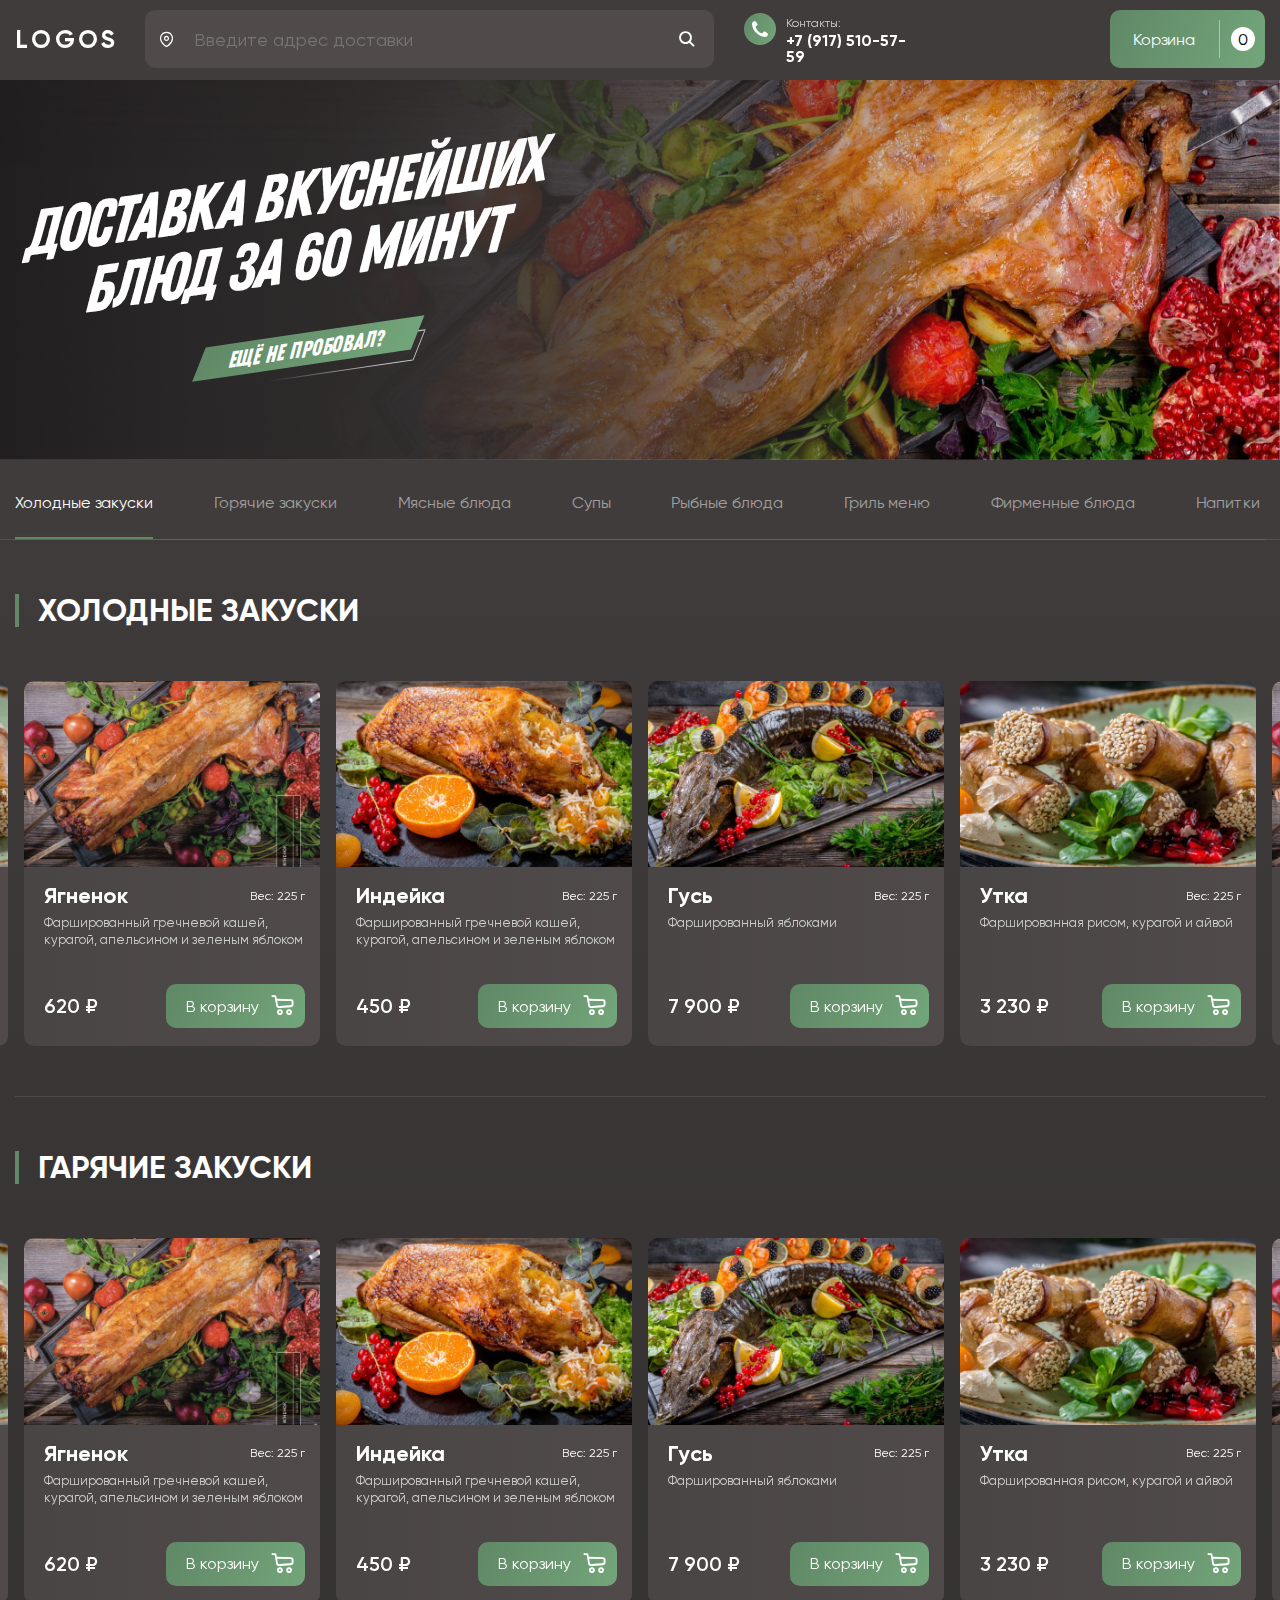
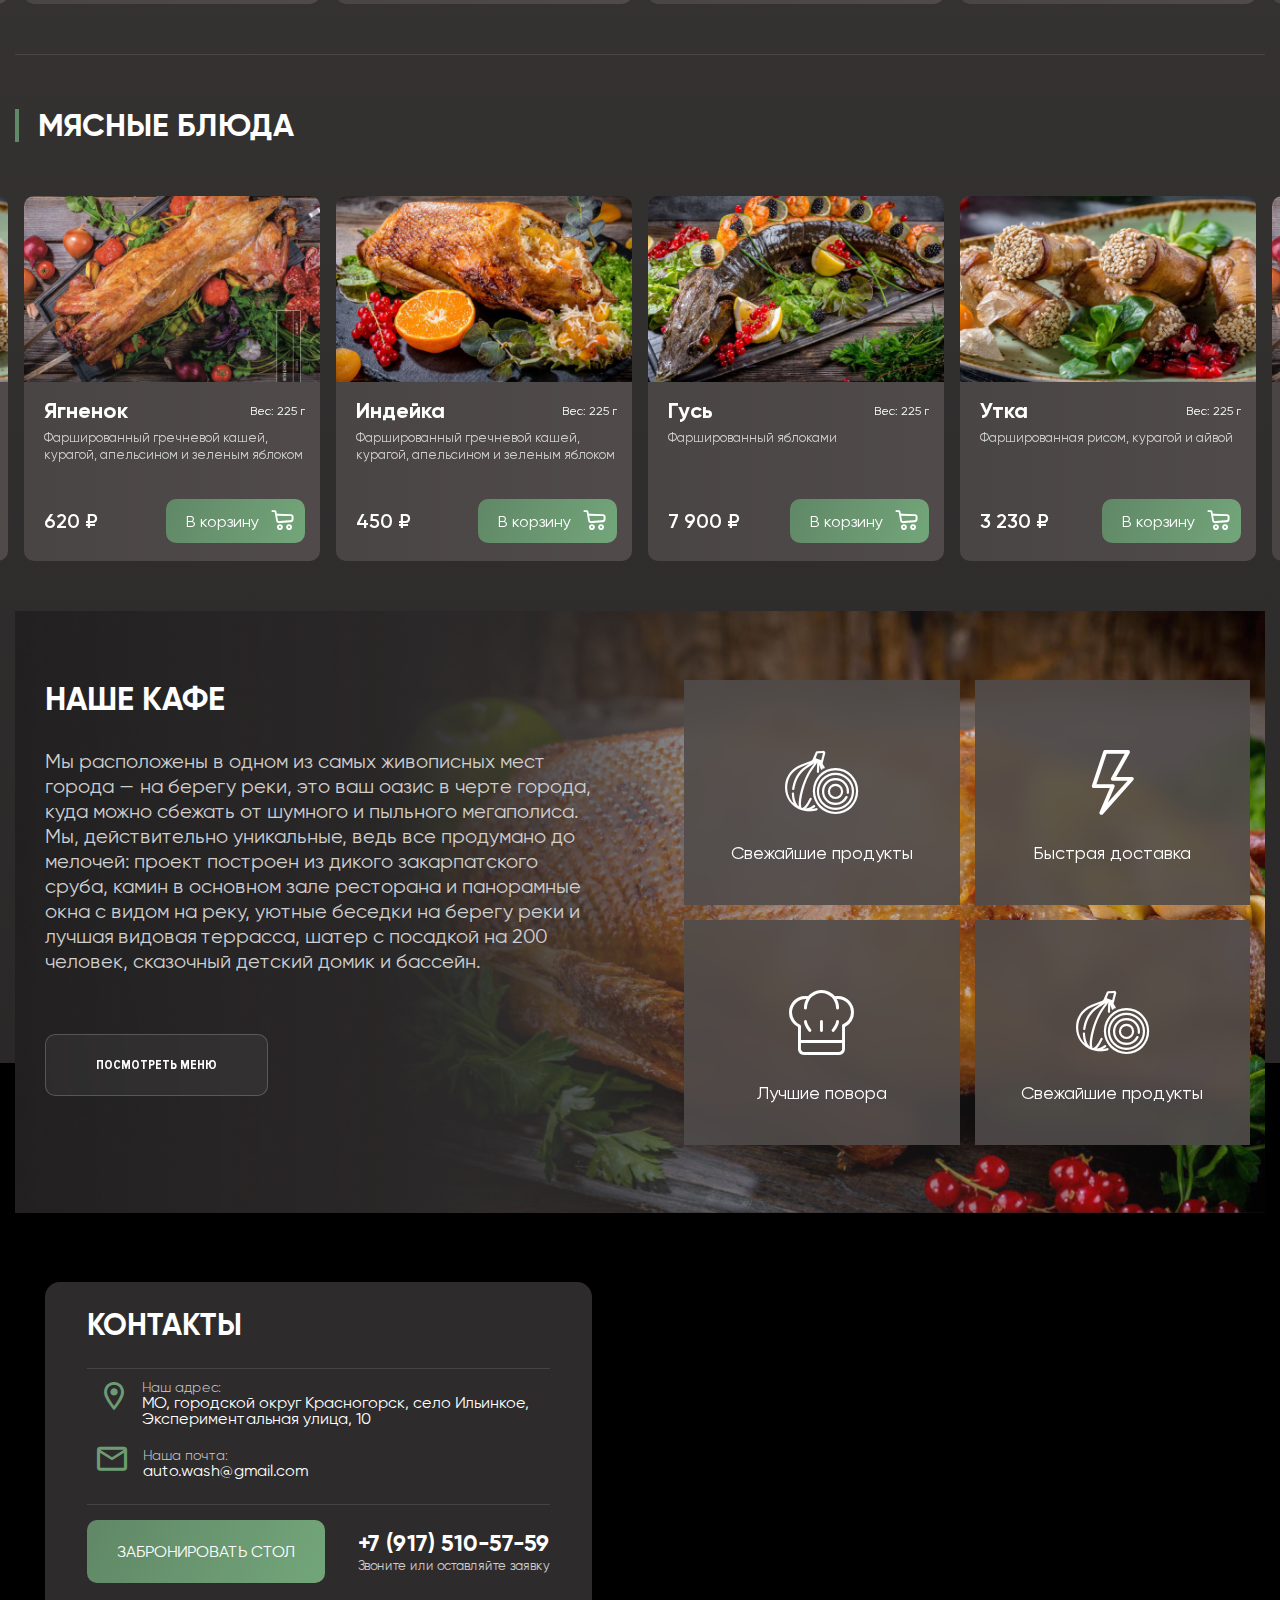
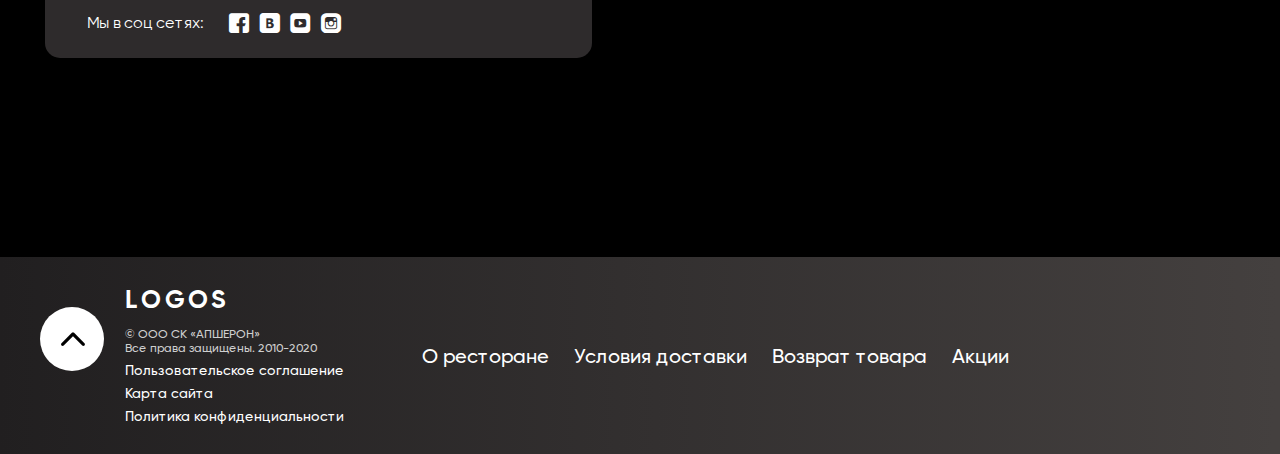
==== commit 96fa6a38: "Add files via upload" ====
--- a/index.html
+++ b/index.html
@@ -6,8 +6,8 @@
 	<meta charset="UTF-8">
 	<meta name="format-detection" content="telephone=no">
 	<!-- <style>body{opacity: 0;}</style> -->
-	<link rel="stylesheet" href="css/style.min.css?_v=20220509000817">
-	<link rel="shortcut icon" href="favicon.ico">
+	<link rel="stylesheet" href="css/style.css?_v=20220509010430">
+
 	<!-- <meta name="robots" content="noindex, nofollow"> -->
 	<meta name="viewport" content="width=device-width, initial-scale=1.0">
 </head>
@@ -3541,7 +3541,7 @@
 </div>
  -->
 
-	<script src="js/app.min.js?_v=20220509000817"></script>
+	<script src="js/app.js?_v=20220509010430"></script>
 </body>
 
 </html>--- a/css/style.css
+++ b/css/style.css
@@ -0,0 +1,1577 @@
+@charset "UTF-8";
+@font-face {
+  font-family: Gilroy;
+  font-display: swap;
+  src: url("../fonts/Gilroy-ExtraBold.woff2") format("woff2"), url("../fonts/Gilroy-ExtraBold.woff") format("woff");
+  font-weight: 800;
+  font-style: normal;
+}
+@font-face {
+  font-family: Gilroy;
+  font-display: swap;
+  src: url("../fonts/Gilroy-Light.woff2") format("woff2"), url("../fonts/Gilroy-Light.woff") format("woff");
+  font-weight: 300;
+  font-style: normal;
+}
+@font-face {
+  font-family: Gilroy;
+  font-display: swap;
+  src: url("../fonts/Gilroy-Regular.woff2") format("woff2"), url("../fonts/Gilroy-Regular.woff") format("woff");
+  font-weight: 400;
+  font-style: normal;
+}
+@font-face {
+  font-family: Gilroy;
+  font-display: swap;
+  src: url("../fonts/Gilroy-SemiBold.woff2") format("woff2"), url("../fonts/Gilroy-SemiBold.woff") format("woff");
+  font-weight: 600;
+  font-style: normal;
+}
+@font-face {
+  font-family: Proxima;
+  font-display: swap;
+  src: url("../fonts/Proxima-Nova-Bold.woff2") format("woff2"), url("../fonts/Proxima-Nova-Bold.woff") format("woff");
+  font-weight: 400;
+  font-style: normal;
+}
+@font-face {
+  font-family: Zing;
+  font-display: swap;
+  src: url("../fonts/Zing-Rust-Demo-Bold.woff2") format("woff2"), url("../fonts/Zing-Rust-Demo-Bold.woff") format("woff");
+  font-weight: 400;
+  font-style: normal;
+}
+@font-face {
+  font-family: icons;
+  font-display: swap;
+  src: url("../fonts/icons.woff2") format("woff2"), url("../fonts/icons.woff") format("woff");
+  font-weight: 400;
+  font-style: normal;
+}
+@font-face {
+  font-family: Gilroy;
+  font-display: swap;
+  src: url("../fonts/Gilroy-Medium.woff2") format("woff2"), url("../fonts/Gilroy-Medium.woff") format("woff");
+  font-weight: 500;
+  font-style: normal;
+}
+@font-face {
+  font-family: Gilroy;
+  font-display: swap;
+  src: url("../fonts/Gilroy-Bold.woff2") format("woff2"), url("../fonts/Gilroy-Bold.woff") format("woff");
+  font-weight: 700;
+  font-style: normal;
+}
+[class*=_icon-]:before {
+  font-family: "icons";
+  font-style: normal;
+  font-weight: normal;
+  font-variant: normal;
+  text-transform: none;
+  line-height: 1;
+  -webkit-font-smoothing: antialiased;
+  -moz-osx-font-smoothing: grayscale;
+}
+
+[class*=_icon-]:before {
+  display: block;
+}
+
+._icon-mail:before {
+  content: "\e909";
+}
+
+._icon-cart-empty:before {
+  content: "\e90b";
+}
+
+._icon-chef:before {
+  content: "\e90c";
+}
+
+._icon-clock:before {
+  content: "\e90f";
+}
+
+._icon-facebook:before {
+  content: "\e912";
+}
+
+._icon-flash:before {
+  content: "\e915";
+}
+
+._icon-instagram1:before {
+  content: "\e917";
+}
+
+._icon-Location2:before {
+  content: "\e918";
+}
+
+._icon-minus:before {
+  content: "\e91a";
+}
+
+._icon-onion:before {
+  content: "\e91c";
+}
+
+._icon-plus:before {
+  content: "\e91d";
+}
+
+._icon-shop-bag:before {
+  content: "\e920";
+}
+
+._icon-vk:before {
+  content: "\e921";
+}
+
+._icon-youtube:before {
+  content: "\e922";
+}
+
+._icon-bag:before {
+  content: "\e908";
+}
+
+._icon-euro:before {
+  content: "\e90d";
+}
+
+._icon-home:before {
+  content: "\e90e";
+}
+
+._icon-location1:before {
+  content: "\e910";
+}
+
+._icon-master:before {
+  content: "\e911";
+}
+
+._icon-money:before {
+  content: "\e913";
+}
+
+._icon-navigation:before {
+  content: "\e914";
+}
+
+._icon-search1:before {
+  content: "\e916";
+}
+
+._icon-check:before {
+  content: "\e900";
+}
+
+._icon-arrow-down:before {
+  content: "\e91b";
+}
+
+._icon-arrow-link:before {
+  content: "\e901";
+}
+
+._icon-cart:before {
+  content: "\e902";
+}
+
+._icon-favorite:before {
+  content: "\e903";
+}
+
+._icon-instagram:before {
+  content: "\e904";
+}
+
+._icon-location:before {
+  content: "\e905";
+}
+
+._icon-phone:before {
+  content: "\e906";
+}
+
+._icon-search:before {
+  content: "\e907";
+}
+
+* {
+  padding: 0px;
+  margin: 0px;
+  border: 0px;
+}
+
+*,
+*:before,
+*:after {
+  box-sizing: border-box;
+}
+
+html,
+body {
+  height: 100%;
+  min-width: 320px;
+}
+
+body {
+  color: #fff;
+  line-height: 1;
+  font-family: "Gilroy";
+  font-size: 1rem;
+  -ms-text-size-adjust: 100%;
+  -moz-text-size-adjust: 100%;
+  -webkit-text-size-adjust: 100%;
+  -webkit-font-smoothing: antialiased;
+  -moz-osx-font-smoothing: grayscale;
+}
+
+input,
+button,
+textarea {
+  font-family: "Gilroy";
+  font-size: inherit;
+}
+
+button {
+  cursor: pointer;
+  color: inherit;
+  background-color: inherit;
+}
+
+a {
+  color: inherit;
+}
+
+a:link,
+a:visited {
+  text-decoration: none;
+}
+
+a:hover {
+  text-decoration: none;
+}
+
+ul li {
+  list-style: none;
+}
+
+img {
+  vertical-align: top;
+}
+
+h1,
+h2,
+h3,
+h4,
+h5,
+h6 {
+  font-weight: inherit;
+  font-size: inherit;
+}
+
+.lock body {
+  overflow: hidden;
+  touch-action: none;
+}
+.wrapper {
+  background: linear-gradient(360deg, #211F20 0%, #44403F 100%);
+  min-height: 100%;
+  display: flex;
+  flex-direction: column;
+  overflow: hidden;
+}
+.wrapper > main {
+  flex: 1 1 auto;
+}
+.wrapper > * {
+  min-width: 0;
+}
+
+/*
+(i) Стили будут применяться ко 
+всем классам содержащим *__container
+Например header__container, main__container и т.д.
+Снипет (HTML): cnt
+*/
+[class*=__container] {
+  max-width: 80.625rem;
+  box-sizing: content-box;
+  margin: 0 auto;
+  padding: 0 0.9375rem;
+}
+
+[class*=-ibg] {
+  position: relative;
+}
+[class*=-ibg] img {
+  position: absolute;
+  width: 100%;
+  height: 100%;
+  top: 0;
+  left: 0;
+  object-fit: cover;
+}
+
+[class*=-ibg_contain] img {
+  object-fit: contain;
+}
+
+.contact iframe {
+  transition: all 0.3s ease 0s;
+  filter: grayscale(1);
+}
+@media (any-hover: hover) {
+  .contact iframe:hover {
+    filter: grayscale(1);
+  }
+}
+
+.button_green {
+  transition: all 0.3s ease 0s;
+}
+@media (any-hover: hover) {
+  .button_green:hover {
+    background: rgba(80, 215, 91, 0.521);
+    transition: all 0.3s ease 0s;
+  }
+}
+
+.header {
+  /*
+  &._header-scroll {
+  	height: 76px;
+  	padding: 10px 0;
+  	transition: all 0.3s ease 0s;
+  }
+  */
+  position: fixed;
+  color: #FFFFFF;
+  z-index: 20;
+  width: 100%;
+  height: 80px;
+  padding: 10px 0;
+  background: #403C3B;
+  box-shadow: 0px 30px 60px rgba(34, 31, 32, 0.2);
+}
+@media (max-width: 61.99875em) {
+  .header {
+    height: 76px;
+    padding: 10px 0;
+  }
+}
+.header__content {
+  display: grid;
+  justify-content: space-between;
+  column-gap: 30px;
+  grid-template-columns: 100px 1fr 178px 0.55fr;
+}
+@media (min-width: 90em) {
+  .header__content {
+    margin-left: 1.25rem;
+  }
+}
+@media (min-width: 80.625em) and (max-width: 90em) {
+  .header__content {
+    margin-left: clamp( 0rem , -10.75rem  +  13.3333333333vw , 1.25rem );
+  }
+}
+@media (max-width: 80.625em) {
+  .header__content {
+    margin-left: 0rem;
+  }
+}
+@media (max-width: 61.99875em) {
+  .header__content {
+    grid-template-columns: 100px 1fr 178px 63px;
+  }
+}
+@media (max-width: 47.99875em) {
+  .header__content {
+    grid-template-columns: 63px 1fr 63px;
+  }
+}
+.header__menu {
+  display: none;
+}
+@media (max-width: 47.99875em) {
+  .header__menu {
+    display: grid;
+    order: 1;
+    justify-content: center;
+    margin: 12px 0 0 0px;
+  }
+}
+@media (max-width: 47.99875em) {
+  .header__logo {
+    order: 2;
+    justify-self: center;
+  }
+}
+.header__form-search {
+  background: #504B4A;
+  border-radius: 10px;
+}
+@media (min-width: 90em) {
+  .header__form-search {
+    margin-left: 2.625rem;
+  }
+}
+@media (min-width: 80.625em) and (max-width: 90em) {
+  .header__form-search {
+    margin-left: clamp( 0rem , -22.575rem  +  28vw , 2.625rem );
+  }
+}
+@media (max-width: 80.625em) {
+  .header__form-search {
+    margin-left: 0rem;
+  }
+}
+.header__contact {
+  align-self: center;
+}
+.header__cart-button {
+  position: relative;
+  z-index: 100;
+  justify-self: end;
+  background: linear-gradient(114.93deg, #618967 5.11%, #72A479 94%);
+  border-radius: 10px;
+}
+@media (max-width: 47.99875em) {
+  .header__cart-button {
+    order: 3;
+  }
+}
+
+.logo {
+  align-self: center;
+  font-weight: 700;
+  font-size: 25px;
+  line-height: 25px;
+  letter-spacing: 0.15em;
+}
+
+.search-form {
+  background: #504B4A;
+  border-radius: 10px;
+  display: grid;
+  grid-template-columns: 24px 1fr 24px;
+  column-gap: 10px;
+  align-items: center;
+  padding: 15px;
+}
+.search-form__input {
+  background: #504B4A;
+  font-size: 18px;
+  line-height: 21px;
+  color: #CFCFCF;
+  outline: none;
+}
+.contact-header {
+  display: grid;
+  grid-template-columns: 32px 1fr;
+  gap: 10px;
+}
+@media (max-width: 47.99875em) {
+  .contact-header {
+    display: none;
+  }
+}
+.contact-header__icon {
+  display: flex;
+  align-items: center;
+  justify-content: center;
+  width: 32px;
+  height: 32px;
+  background: linear-gradient(114.93deg, #618967 5.11%, #72A479 94%);
+  border-radius: 50%;
+}
+.contact-header__info {
+  display: grid;
+}
+.contact-header__title {
+  font-size: 12px;
+  line-height: 167%;
+  color: #CFCFCF;
+}
+.contact-header__number {
+  color: #fff;
+  font-weight: 700;
+}
+@media (max-width: 61.99875em) {
+  .contact-header__number {
+    font-size: 0.875rem;
+  }
+}
+
+.cart-button_desktop {
+  padding: 17px 10px 17px 23px;
+}
+@media (max-width: 61.99875em) {
+  .cart-button_desktop {
+    display: none;
+  }
+}
+.cart-button_mobile {
+  display: none;
+}
+@media (max-width: 61.99875em) {
+  .cart-button_mobile {
+    display: grid;
+    font-size: 0.75rem;
+    line-height: 1;
+    padding: 7px 8px 7px 8px;
+  }
+  .cart-button_mobile::before {
+    font-size: 1.5rem;
+    border-bottom: 1px solid rgba(255, 255, 255, 0.3);
+    padding-bottom: 3px;
+    margin-bottom: 2px;
+  }
+}
+.cart-button__counter {
+  display: inline-flex;
+  align-items: center;
+  justify-content: center;
+  margin-left: 32px;
+  position: relative;
+  z-index: 3;
+  color: #000;
+  width: 24px;
+  height: 24px;
+  background: #FFFFFF;
+  border-radius: 50%;
+}
+@media (max-width: 61.99875em) {
+  .cart-button__counter {
+    display: none;
+  }
+}
+.cart-button__counter:after {
+  content: "";
+  position: absolute;
+  display: block;
+  height: 38px;
+  background: rgba(255, 255, 255, 0.423);
+  width: 1px;
+  left: -12px;
+  bottom: 50%;
+  transform: translate(0px, 50%);
+}
+
+@media (max-width: 47.99875em) {
+  .search-form-section {
+    padding-bottom: 13px;
+    margin-top: 76px;
+  }
+}
+.icon-menu {
+  display: none;
+}
+@media (max-width: 47.99875em) {
+  .icon-menu {
+    display: grid;
+    justify-items: center;
+    position: relative;
+    width: 25px;
+    height: 21px;
+    cursor: pointer;
+    z-index: 5;
+    margin: 0 auto;
+  }
+  .icon-menu__text {
+    position: absolute;
+    left: -5px;
+    margin-top: 30px;
+    font-weight: 700;
+    font-size: 12px;
+    justify-self: start;
+  }
+  .icon-menu span, .icon-menu::before, .icon-menu::after {
+    content: "";
+    transition: all 0.3s ease 0s;
+    left: 0px;
+    position: absolute;
+    width: 25px;
+    justify-self: center;
+    height: 3px;
+    background: #65906C;
+    border-radius: 50px;
+  }
+  .icon-menu::before {
+    top: 0px;
+  }
+  .icon-menu::after {
+    bottom: 0px;
+  }
+  .icon-menu span {
+    top: calc(50% - 1.5px);
+  }
+  .menu-open .icon-menu span {
+    transform: scale(0);
+  }
+  .menu-open .icon-menu::before {
+    transform: rotate(-45deg);
+    top: calc(50% - 1.5px);
+  }
+  .menu-open .icon-menu::after {
+    transform: rotate(45deg);
+    bottom: calc(50% - 1.5px);
+  }
+}
+
+.footer {
+  position: relative;
+  padding: 30px 0;
+  background: linear-gradient(270.7deg, #44403F 0.4%, #211F20 100%);
+}
+.footer__container {
+  display: flex;
+}
+@media (max-width: 61.99875em) {
+  .footer__container {
+    justify-content: space-between;
+  }
+}
+@media (max-width: 47.99875em) {
+  .footer__container {
+    flex-direction: column;
+    align-items: center;
+    gap: 15px;
+  }
+}
+.footer__button-up {
+  position: absolute;
+  left: 40px;
+  top: 50px;
+  color: #000;
+  transform: rotate(-180deg);
+  border-radius: 50%;
+  width: 64px;
+  height: 64px;
+  background: #FFFFFF;
+}
+@media (max-width: 47.99875em) {
+  .footer__button-up {
+    left: 17px;
+    top: 30px;
+    width: 50px;
+    height: 50px;
+  }
+}
+@media (min-width: 47.99875em) {
+  .footer__company {
+    margin-left: 110px;
+  }
+}
+.footer__about {
+  align-items: center;
+}
+@media (max-width: 61.99875em) {
+  .footer__about {
+    padding-right: 80px;
+    align-items: start;
+  }
+}
+
+.company-footer {
+  display: grid;
+  gap: 15px;
+}
+@media (max-width: 47.99875em) {
+  .company-footer {
+    text-align: center;
+  }
+}
+.company-footer__list {
+  display: grid;
+  gap: 7px;
+  font-weight: 500;
+  font-size: 12px;
+  line-height: 14px;
+  color: #CFCFCF;
+}
+.company-footer__link {
+  font-size: 14px;
+  line-height: 16px;
+  color: #FFFFFF;
+}
+
+.about-footer {
+  display: flex;
+  gap: 25px;
+}
+@media (min-width: 82.5em) {
+  .about-footer {
+    margin-left: 5rem;
+  }
+}
+@media (min-width: 20em) and (max-width: 82.5em) {
+  .about-footer {
+    margin-left: clamp( 1.875rem , 0.875rem  +  5vw , 5rem );
+  }
+}
+@media (max-width: 20em) {
+  .about-footer {
+    margin-left: 1.875rem;
+  }
+}
+@media (max-width: 61.99875em) {
+  .about-footer {
+    flex-direction: column;
+  }
+}
+@media (max-width: 47.99875em) {
+  .about-footer {
+    display: none;
+  }
+}
+.about-footer__link {
+  font-weight: 500;
+  font-size: 20px;
+  line-height: 24px;
+  color: #FFFFFF;
+}
+
+.titles {
+  background: #403C3B;
+  outline: 1px solid rgba(255, 255, 255, 0.1);
+  transition: all 0.3s ease 0s;
+  position: relative;
+  z-index: 50;
+  padding-top: 33px;
+  padding-bottom: 27px;
+  /*
+  &_no-sticky {
+  	display: block;
+  	@media (max-width:$tablet){
+  		display: none;
+  	}
+  }
+  &_sticky {
+  	display: block;
+
+  	@media (min-width:$tablet){
+  		display: none;
+  	}
+  }
+  */
+}
+@media (max-width: 61.99875em) {
+  .titles {
+    font-size: 14px;
+    padding-top: 20px;
+    padding-bottom: 20px;
+  }
+}
+.titles__swiper {
+  display: flex;
+  justify-content: space-between;
+}
+@media (min-width: 82.5em) {
+  .titles__swiper {
+    gap: 3.125rem;
+  }
+}
+@media (min-width: 20em) and (max-width: 82.5em) {
+  .titles__swiper {
+    gap: clamp( 1.5625rem , 1.0625rem  +  2.5vw , 3.125rem );
+  }
+}
+@media (max-width: 20em) {
+  .titles__swiper {
+    gap: 1.5625rem;
+  }
+}
+.titles__slide {
+  width: auto !important;
+}
+.titles__slide:last-child {
+  margin-right: 35px;
+}
+.titles__name {
+  display: flex;
+  justify-content: start;
+  position: relative;
+  color: rgba(255, 255, 255, 0.527);
+}
+.titles__name._tab-active {
+  color: #fff;
+}
+.titles__name._tab-active::before {
+  content: "";
+  position: absolute;
+  display: block;
+  bottom: -27px;
+  z-index: 5;
+  left: 0%;
+  height: 2px;
+  width: 100%;
+  background: #618967;
+  box-shadow: 0px 5px 12px rgba(114, 164, 121, 0.3);
+}
+@media (max-width: 61.99875em) {
+  .titles__name._tab-active::before {
+    bottom: -21px;
+  }
+}
+.category__item {
+  padding-bottom: 50px;
+}
+.category__title {
+  transition: all 0.3s ease 0s;
+  display: flex;
+  align-items: center;
+  padding: 51px 0;
+  font-weight: 700;
+  border-top: 1px solid rgba(255, 255, 255, 0.1);
+  line-height: 39px;
+  text-transform: uppercase;
+}
+@media (min-width: 82.5em) {
+  .category__title {
+    font-size: 2rem;
+  }
+}
+@media (min-width: 20em) and (max-width: 82.5em) {
+  .category__title {
+    font-size: clamp( 1.25rem , 1.01rem  +  1.2vw , 2rem );
+  }
+}
+@media (max-width: 20em) {
+  .category__title {
+    font-size: 1.25rem;
+  }
+}
+@media (max-width: 61.99875em) {
+  .category__title {
+    padding: 35px 0;
+  }
+}
+.category__title:before {
+  content: "";
+  display: block;
+  margin-right: 19px;
+  width: 4px;
+  height: 33px;
+  background: #618967;
+}
+.category__slider {
+  padding: 0 24px;
+}
+.category__cards {
+  display: flex;
+}
+.item-card {
+  border-radius: 10px;
+  background: linear-gradient(90deg, #494544 0%, #504B4A 100%);
+}
+.item-card__image-ibg {
+  display: flex;
+  padding-bottom: 63%;
+}
+.item-card__image-ibg img {
+  border-radius: 10px 10px 0 0;
+}
+.item-card__info {
+  display: flex;
+  flex-direction: column;
+  align-content: space-between;
+  padding: 15px 15px 18px 20px;
+}
+.item-card__header {
+  display: flex;
+  align-items: center;
+  justify-content: space-between;
+  padding-bottom: 5px;
+}
+.item-card__name {
+  font-weight: 700;
+  font-size: 22px;
+  line-height: 27px;
+}
+.item-card__weight {
+  font-size: 12px;
+  line-height: 14px;
+}
+.item-card__text {
+  flex: 1 0 70px;
+  min-height: 70px;
+  display: flex;
+  font-size: 13px;
+  line-height: 17px;
+  color: #CFCFCF;
+  padding-bottom: 15px;
+}
+.item-card__buy {
+  display: flex;
+  justify-content: space-between;
+  align-items: center;
+}
+.item-card__price {
+  font-weight: 600;
+  font-size: 20px;
+  line-height: 24px;
+}
+.item-card__cart-button {
+  display: flex;
+  align-items: center;
+  padding: 10px 10px 10px 20px;
+  background: linear-gradient(114.93deg, #618967 5.11%, #72A479 94%);
+  border-radius: 10px;
+  gap: 12px;
+}
+.item-card__cart-button::before {
+  font-size: 1.5rem;
+  order: 2;
+}
+@media (max-width: 61.99875em) {
+  .item-card__cart-button {
+    font-size: 0.875rem;
+  }
+}
+
+.wrapper {
+  background: linear-gradient(360deg, #211F20 0%, #44403F 100%);
+  color: #fff;
+}
+
+@media (min-width: 47.99875em) {
+  .mainscreen {
+    margin-top: 100px;
+  }
+}
+@media (min-width: 47.99875em) {
+  .mainscreen {
+    margin-top: 76px;
+  }
+}
+.mainscreen__container {
+  position: relative;
+}
+.mainscreen__label {
+  display: grid;
+  position: absolute;
+  top: 90px;
+  left: 30px;
+  color: rgb(255, 255, 255);
+  font-family: "Zing";
+  font-style: italic;
+  font-weight: 400;
+  transform: rotate(-8.37deg);
+}
+@media (max-width: 47.99875em) {
+  .mainscreen__label {
+    top: 150px;
+    left: 80px;
+    justify-content: center;
+    transform: translate(0%, 0), rotate(-8.37deg);
+  }
+}
+@media (max-width: 29.99875em) {
+  .mainscreen__label {
+    top: 100px;
+    left: 70px;
+  }
+}
+@media (max-width: 374px) {
+  .mainscreen__label {
+    left: 50px;
+  }
+}
+.mainscreen__title {
+  font-size: 5vw;
+  letter-spacing: -2.5px;
+  text-align: center;
+}
+@media (min-width: 90em) {
+  .mainscreen__title {
+    padding-bottom: 2.5rem;
+  }
+}
+@media (min-width: 20em) and (max-width: 90em) {
+  .mainscreen__title {
+    padding-bottom: clamp( 1.25rem , 0.8928571429rem  +  1.7857142857vw , 2.5rem );
+  }
+}
+@media (max-width: 20em) {
+  .mainscreen__title {
+    padding-bottom: 1.25rem;
+  }
+}
+@media (max-width: 47.99875em) {
+  .mainscreen__title {
+    font-size: 9.5vw;
+  }
+}
+.mainscreen__subtitle {
+  position: relative;
+  justify-self: center;
+  padding: 8px 28px;
+  align-self: center;
+  font-weight: 400;
+  font-size: 1.75vw;
+  line-height: 109.2%;
+  text-align: center;
+}
+@media (max-width: 47.99875em) {
+  .mainscreen__subtitle {
+    font-size: 6.5vw;
+  }
+}
+.mainscreen__subtitle::before {
+  content: "";
+  position: absolute;
+  z-index: -1;
+  display: block;
+  top: 3px;
+  left: 0;
+  background: linear-gradient(114.93deg, #618967 5.11%, #72A479 94%);
+  transform: skew(-30deg);
+  width: 17.3vw;
+  height: 2.5vw;
+}
+@media (max-width: 61.99875em) {
+  .mainscreen__subtitle::before {
+    top: 5px;
+    left: 3px;
+  }
+}
+@media (max-width: 47.99875em) {
+  .mainscreen__subtitle::before {
+    width: 55vw;
+    height: 9.5vw;
+    top: 2px;
+    left: 0;
+  }
+}
+@media (max-width: 29.99875em) {
+  .mainscreen__subtitle::before {
+    top: 3px;
+    left: 8px;
+  }
+}
+.mainscreen__subtitle::after {
+  content: "";
+  position: absolute;
+  z-index: -2;
+  display: block;
+  width: 19vw;
+  height: 2.3vw;
+  border: 1px solid;
+  border-image-slice: 1;
+  border-image-source: linear-gradient(18deg, rgba(0, 0, 0, 0) 29%, rgba(255, 255, 255, 0.756) 65%);
+  transform: skew(-30deg);
+  top: 1.3vw;
+  left: -1.7vw;
+}
+@media (max-width: 61.99875em) {
+  .mainscreen__subtitle::after {
+    width: 20vw;
+    height: 2.7vw;
+  }
+}
+@media (max-width: 47.99875em) {
+  .mainscreen__subtitle::after {
+    width: 58vw;
+    height: 10vw;
+  }
+}
+@media (max-width: 29.99875em) {
+  .mainscreen__subtitle::after {
+    top: 7px;
+    left: 3px;
+  }
+}
+
+.mainscreen-ibg {
+  padding-bottom: 30%;
+}
+@media (max-width: 61.99875em) {
+  .mainscreen-ibg {
+    padding-bottom: 40%;
+  }
+}
+@media (max-width: 47.99875em) {
+  .mainscreen-ibg {
+    padding-bottom: 80%;
+  }
+}
+
+.about {
+  position: relative;
+  z-index: 1;
+  background: rgb(0, 0, 0);
+}
+@media (min-width: 90em) {
+  .about {
+    margin-right: 2.5rem;
+  }
+}
+@media (min-width: 87.5em) and (max-width: 90em) {
+  .about {
+    margin-right: clamp( 0.9375rem , -53.75rem  +  62.5vw , 2.5rem );
+  }
+}
+@media (max-width: 87.5em) {
+  .about {
+    margin-right: 0.9375rem;
+  }
+}
+@media (min-width: 90em) {
+  .about {
+    margin-left: 2.5rem;
+  }
+}
+@media (min-width: 87.5em) and (max-width: 90em) {
+  .about {
+    margin-left: clamp( 0.9375rem , -53.75rem  +  62.5vw , 2.5rem );
+  }
+}
+@media (max-width: 87.5em) {
+  .about {
+    margin-left: 0.9375rem;
+  }
+}
+.about__bg {
+  position: relative;
+  z-index: 1;
+  background: url("../img/about-bg.png") center/cover no-repeat, linear-gradient(90deg, #292728 0%, rgba(68, 64, 63, 0.4) 100%);
+}
+.about__content {
+  display: flex;
+  padding: 70px 65px 70px 35px;
+}
+@media (min-width: 82.5em) {
+  .about__content {
+    padding-top: 4.375rem;
+  }
+}
+@media (min-width: 20em) and (max-width: 82.5em) {
+  .about__content {
+    padding-top: clamp( 1.875rem , 1.075rem  +  4vw , 4.375rem );
+  }
+}
+@media (max-width: 20em) {
+  .about__content {
+    padding-top: 1.875rem;
+  }
+}
+@media (min-width: 82.5em) {
+  .about__content {
+    padding-bottom: 4.375rem;
+  }
+}
+@media (min-width: 20em) and (max-width: 82.5em) {
+  .about__content {
+    padding-bottom: clamp( 1.875rem , 1.075rem  +  4vw , 4.375rem );
+  }
+}
+@media (max-width: 20em) {
+  .about__content {
+    padding-bottom: 1.875rem;
+  }
+}
+@media (min-width: 90em) {
+  .about__content {
+    padding-right: 4.0625rem;
+  }
+}
+@media (min-width: 87.5em) and (max-width: 90em) {
+  .about__content {
+    padding-right: clamp( 0rem , -142.1875rem  +  162.5vw , 4.0625rem );
+  }
+}
+@media (max-width: 87.5em) {
+  .about__content {
+    padding-right: 0rem;
+  }
+}
+@media (min-width: 90em) {
+  .about__content {
+    padding-left: 2.1875rem;
+  }
+}
+@media (min-width: 87.5em) and (max-width: 90em) {
+  .about__content {
+    padding-left: clamp( 0.9375rem , -42.8125rem  +  50vw , 2.1875rem );
+  }
+}
+@media (max-width: 87.5em) {
+  .about__content {
+    padding-left: 0.9375rem;
+  }
+}
+@media (max-width: 61.99875em) {
+  .about__content {
+    padding-left: 0px;
+  }
+}
+.about__body {
+  align-self: start;
+  display: grid;
+  row-gap: 30px;
+}
+@media (min-width: 61.99875em) {
+  .about__body {
+    padding-right: 50px;
+    flex: 1 1 50%;
+  }
+}
+.about__title {
+  font-weight: 700;
+  font-size: 32px;
+  line-height: 39px;
+  text-transform: uppercase;
+}
+@media (max-width: 61.99875em) {
+  .about__title {
+    justify-self: center;
+  }
+}
+@media (max-width: 29.99875em) {
+  .about__title {
+    font-size: 25px;
+  }
+}
+.about__text {
+  font-size: 20px;
+  line-height: 125%;
+  color: #CFCFCF;
+}
+@media (min-width: 61.99875em) {
+  .about__text:not(:last-child) {
+    margin-bottom: 30px;
+  }
+}
+@media (max-width: 47.99875em) {
+  .about__text {
+    font-size: 16px;
+  }
+}
+.about__button {
+  justify-self: start;
+  font-family: "Proxima";
+  font-weight: 700;
+  font-size: 13px;
+  line-height: 16px;
+  padding: 22px 50px;
+  background: rgba(255, 255, 255, 0.05);
+  border: 1px solid rgba(255, 255, 255, 0.2);
+  backdrop-filter: blur(5px);
+  border-radius: 10px;
+  transition: all 0.3s ease 0s;
+}
+@media (any-hover: hover) {
+  .about__button:hover {
+    background: rgba(255, 255, 255, 0.127);
+  }
+}
+@media (max-width: 47.99875em) {
+  .about__button {
+    justify-self: center;
+  }
+}
+.about__cards {
+  flex: 1 1 50%;
+}
+@media (min-width: 90em) {
+  .about__cards {
+    padding-left: 6.875rem;
+  }
+}
+@media (min-width: 75em) and (max-width: 90em) {
+  .about__cards {
+    padding-left: clamp( 0rem , -34.375rem  +  45.8333333333vw , 6.875rem );
+  }
+}
+@media (max-width: 75em) {
+  .about__cards {
+    padding-left: 0rem;
+  }
+}
+
+.cards-about {
+  display: grid;
+  grid-template-columns: repeat(2, 1fr);
+  gap: 15px;
+}
+.cards-about:not(:last-child) {
+  margin-bottom: 50px;
+}
+.cards-about__card {
+  display: grid;
+  align-content: start;
+  justify-items: center;
+  text-align: center;
+  background: rgba(80, 75, 74, 0.9);
+  backdrop-filter: blur(10px);
+  padding: 70px 22px 40px;
+  font-size: 18px;
+  line-height: 139%;
+  transition: all 0.3s ease 0s;
+}
+@media (max-width: 61.99875em) {
+  .cards-about__card {
+    padding: 50px 15px 40px;
+  }
+}
+@media (max-width: 47.99875em) {
+  .cards-about__card {
+    padding: 40px 10px 30px;
+  }
+}
+@media (max-width: 29.99875em) {
+  .cards-about__card {
+    padding: 30px 10px 30px;
+    font-size: 14px;
+  }
+}
+@media (any-hover: hover) {
+  .cards-about__card:hover {
+    background: #504B4A;
+    box-shadow: 0px 40px 50px rgba(0, 0, 0, 0.4);
+    color: #79B282;
+    cursor: pointer;
+  }
+}
+.cards-about__card::before {
+  font-size: 4.0625rem;
+  margin-bottom: 25px;
+}
+@media (max-width: 29.99875em) {
+  .cards-about__card::before {
+    font-size: 2.5rem;
+    margin-bottom: 10px;
+  }
+}
+
+.contact {
+  position: relative;
+  z-index: 0;
+  margin-top: -150px;
+  padding-bottom: 25%;
+  background: #000;
+}
+@media (max-width: 61.99875em) {
+  .contact {
+    padding-bottom: 80%;
+  }
+}
+@media (max-width: 47.99875em) {
+  .contact {
+    padding-bottom: 100%;
+  }
+}
+@media (max-width: 29.99875em) {
+  .contact {
+    padding-bottom: 150%;
+  }
+}
+.contact iframe {
+  position: absolute;
+  width: 100%;
+  height: 100%;
+  top: 0;
+  left: 0;
+  opacity: 0.3;
+  object-fit: cover;
+  filter: drop-shadow(0px 40px 40px rgba(43, 40, 40, 0.6)), grayscale(1);
+}
+.contact__container {
+  display: inline-grid;
+  transform: translate(0px, 150px);
+  position: relative;
+}
+@media (min-width: 82.5em) {
+  .contact__container {
+    margin-top: 4.375rem;
+  }
+}
+@media (min-width: 20em) and (max-width: 82.5em) {
+  .contact__container {
+    margin-top: clamp( 1.875rem , 1.075rem  +  4vw , 4.375rem );
+  }
+}
+@media (max-width: 20em) {
+  .contact__container {
+    margin-top: 1.875rem;
+  }
+}
+@media (min-width: 82.5em) {
+  .contact__container {
+    margin-bottom: 1.875rem;
+  }
+}
+@media (min-width: 20em) and (max-width: 82.5em) {
+  .contact__container {
+    margin-bottom: clamp( 1.25rem , 1.05rem  +  1vw , 1.875rem );
+  }
+}
+@media (max-width: 20em) {
+  .contact__container {
+    margin-bottom: 1.25rem;
+  }
+}
+@media (max-width: 61.99875em) {
+  .contact__container {
+    display: grid;
+  }
+}
+@media (min-width: 90em) {
+  .contact__block {
+    margin-left: 5.9375rem;
+  }
+}
+@media (min-width: 87.5em) and (max-width: 90em) {
+  .contact__block {
+    margin-left: clamp( 1.875rem , -140.3125rem  +  162.5vw , 5.9375rem );
+  }
+}
+@media (max-width: 87.5em) {
+  .contact__block {
+    margin-left: 1.875rem;
+  }
+}
+@media (max-width: 61.99875em) {
+  .contact__block {
+    margin-left: 0;
+  }
+}
+
+.block-contact {
+  display: grid;
+  padding: 25px 42px;
+  background: #2E2B2C;
+  box-shadow: 0px 0px 70px rgba(0, 0, 0, 0.15);
+  border-radius: 15px;
+}
+@media (max-width: 29.99875em) {
+  .block-contact {
+    padding: 25px 15px;
+  }
+}
+.block-contact__title {
+  font-weight: 700;
+  font-size: 30px;
+  line-height: 36px;
+  text-transform: uppercase;
+  color: #FFFFFF;
+  padding-bottom: 25px;
+  border-bottom: 1px solid rgba(255, 255, 255, 0.118);
+}
+@media (max-width: 29.99875em) {
+  .block-contact__title {
+    text-align: center;
+  }
+}
+.block-contact__items {
+  padding-top: 10px;
+  display: grid;
+  gap: 20px;
+  padding-bottom: 25px;
+  border-bottom: 1px solid rgba(255, 255, 255, 0.118);
+}
+.block-contact__item {
+  padding-left: 10px;
+  display: flex;
+  align-items: start;
+  align-items: start;
+  gap: 11px;
+}
+.block-contact__item._icon-location1:before {
+  align-self: start;
+  font-size: 2.125rem;
+}
+.block-contact__item._icon-mail:before {
+  align-self: start;
+  font-size: 1.5rem;
+  margin-right: 5px;
+}
+.block-contact__item span {
+  font-weight: 300;
+  font-size: 14px;
+  line-height: 16px;
+  color: #CFCFCF;
+}
+.block-contact__item:before {
+  color: #6D9C74;
+  align-self: start;
+}
+.block-contact__book {
+  padding-top: 15px;
+  display: flex;
+  align-items: center;
+  column-gap: 33px;
+  row-gap: 20px;
+  margin-bottom: 30px;
+}
+@media (max-width: 600px) {
+  .block-contact__book {
+    flex-direction: column;
+  }
+}
+.block-contact__button {
+  padding: 22px 30px;
+  background: linear-gradient(114.93deg, #618967 5.11%, #72A479 94%);
+  border-radius: 10px;
+}
+.block-contact__number {
+  font-weight: 700;
+  font-size: 23px;
+  line-height: 28px;
+}
+.block-contact__subtitle {
+  font-size: 13px;
+  line-height: 17px;
+  color: #CFCFCF;
+}
+.block-contact__social {
+  display: flex;
+  align-items: center;
+  gap: 10px;
+}
+
+.social-block-contact__text {
+  margin-right: 15px;
+}
+.social-block-contact__link {
+  font-size: 1.25rem;
+}
+.swiper {
+  overflow: hidden;
+}
+
+.swiper-wrapper {
+  width: 100%;
+  height: 100%;
+  box-sizing: content-box;
+  display: flex;
+  position: relative;
+}
+
+.swiper-vertical .swiper-wrapper {
+  flex-direction: column;
+}
+
+.swiper-autoheight .swiper-wrapper {
+  align-items: flex-start;
+}
+
+.swiper-initialized .swiper-slide {
+  flex-shrink: 0;
+}
+
+.swiper-android .swiper-slide,
+.swiper-android .swiper-wrapper {
+  transform: translate3d(0px, 0, 0);
+}
+
+.swiper-button-lock {
+  display: none !important;
+}
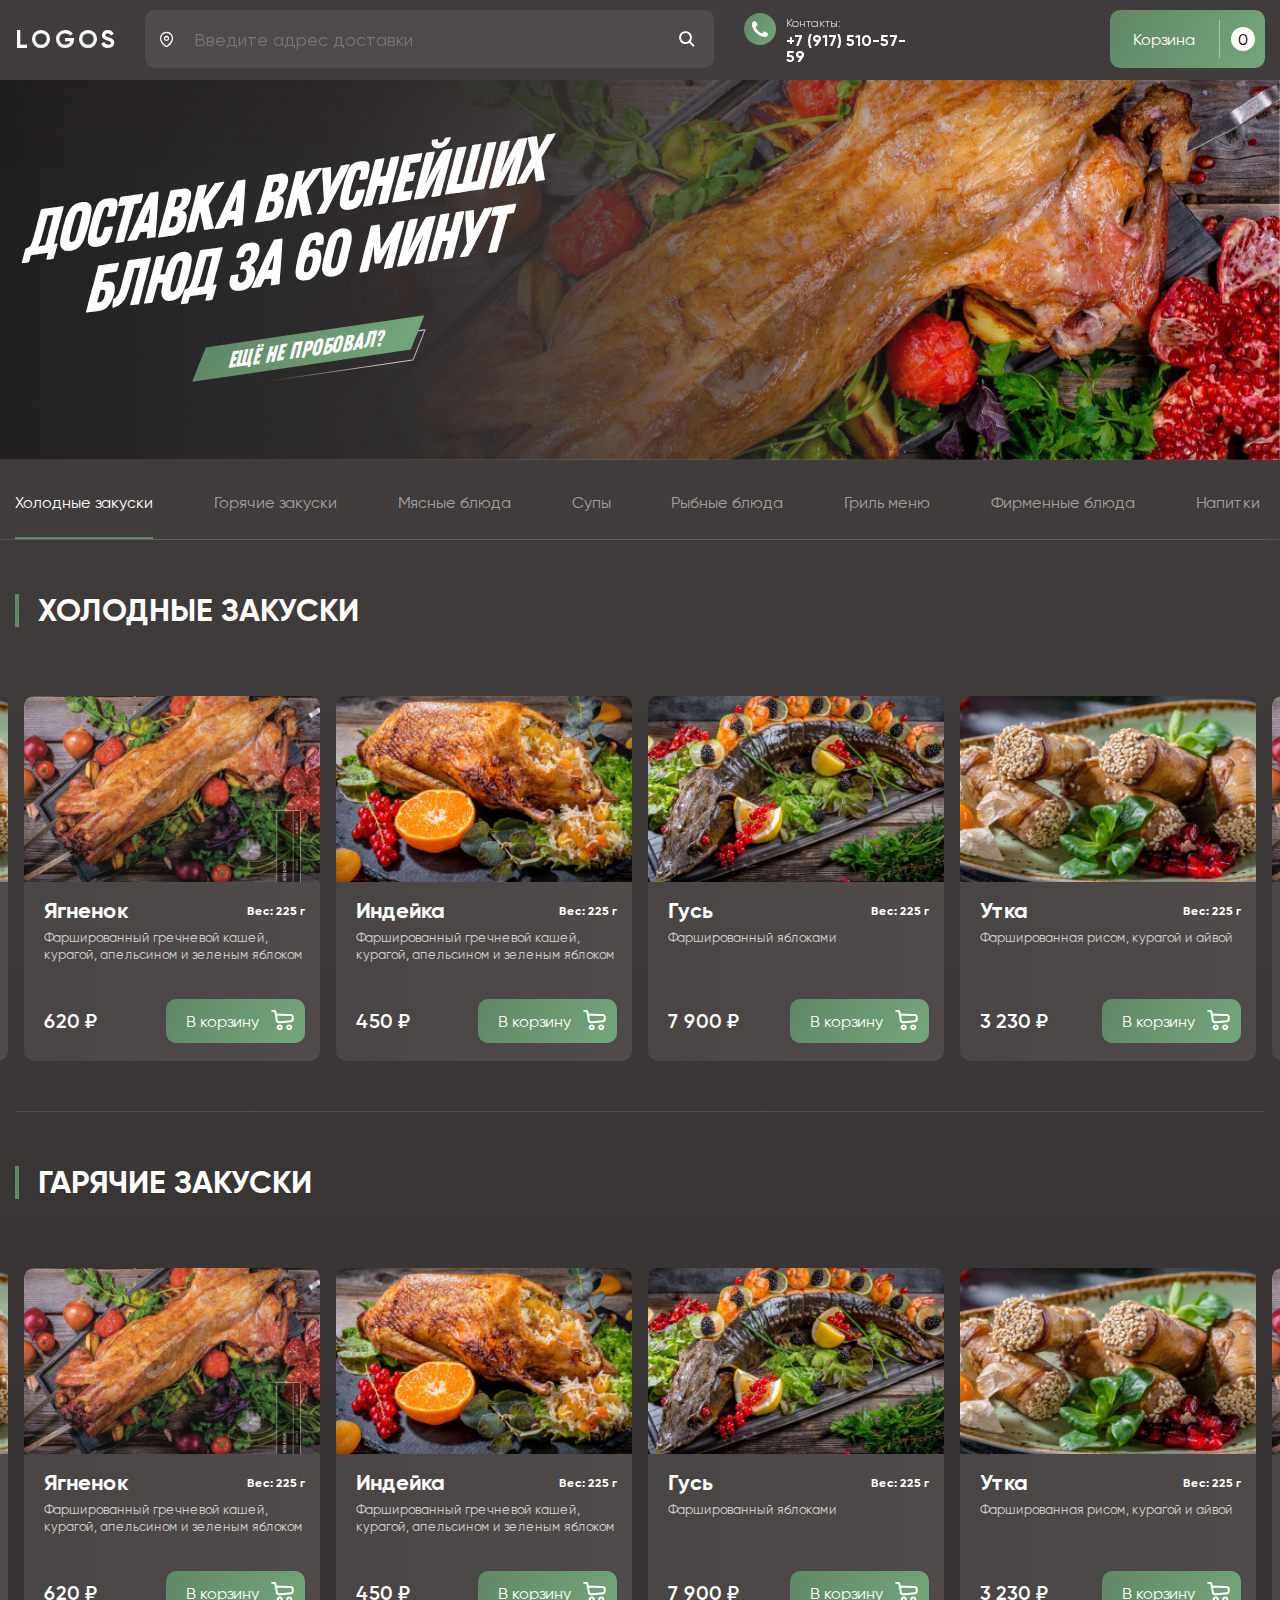
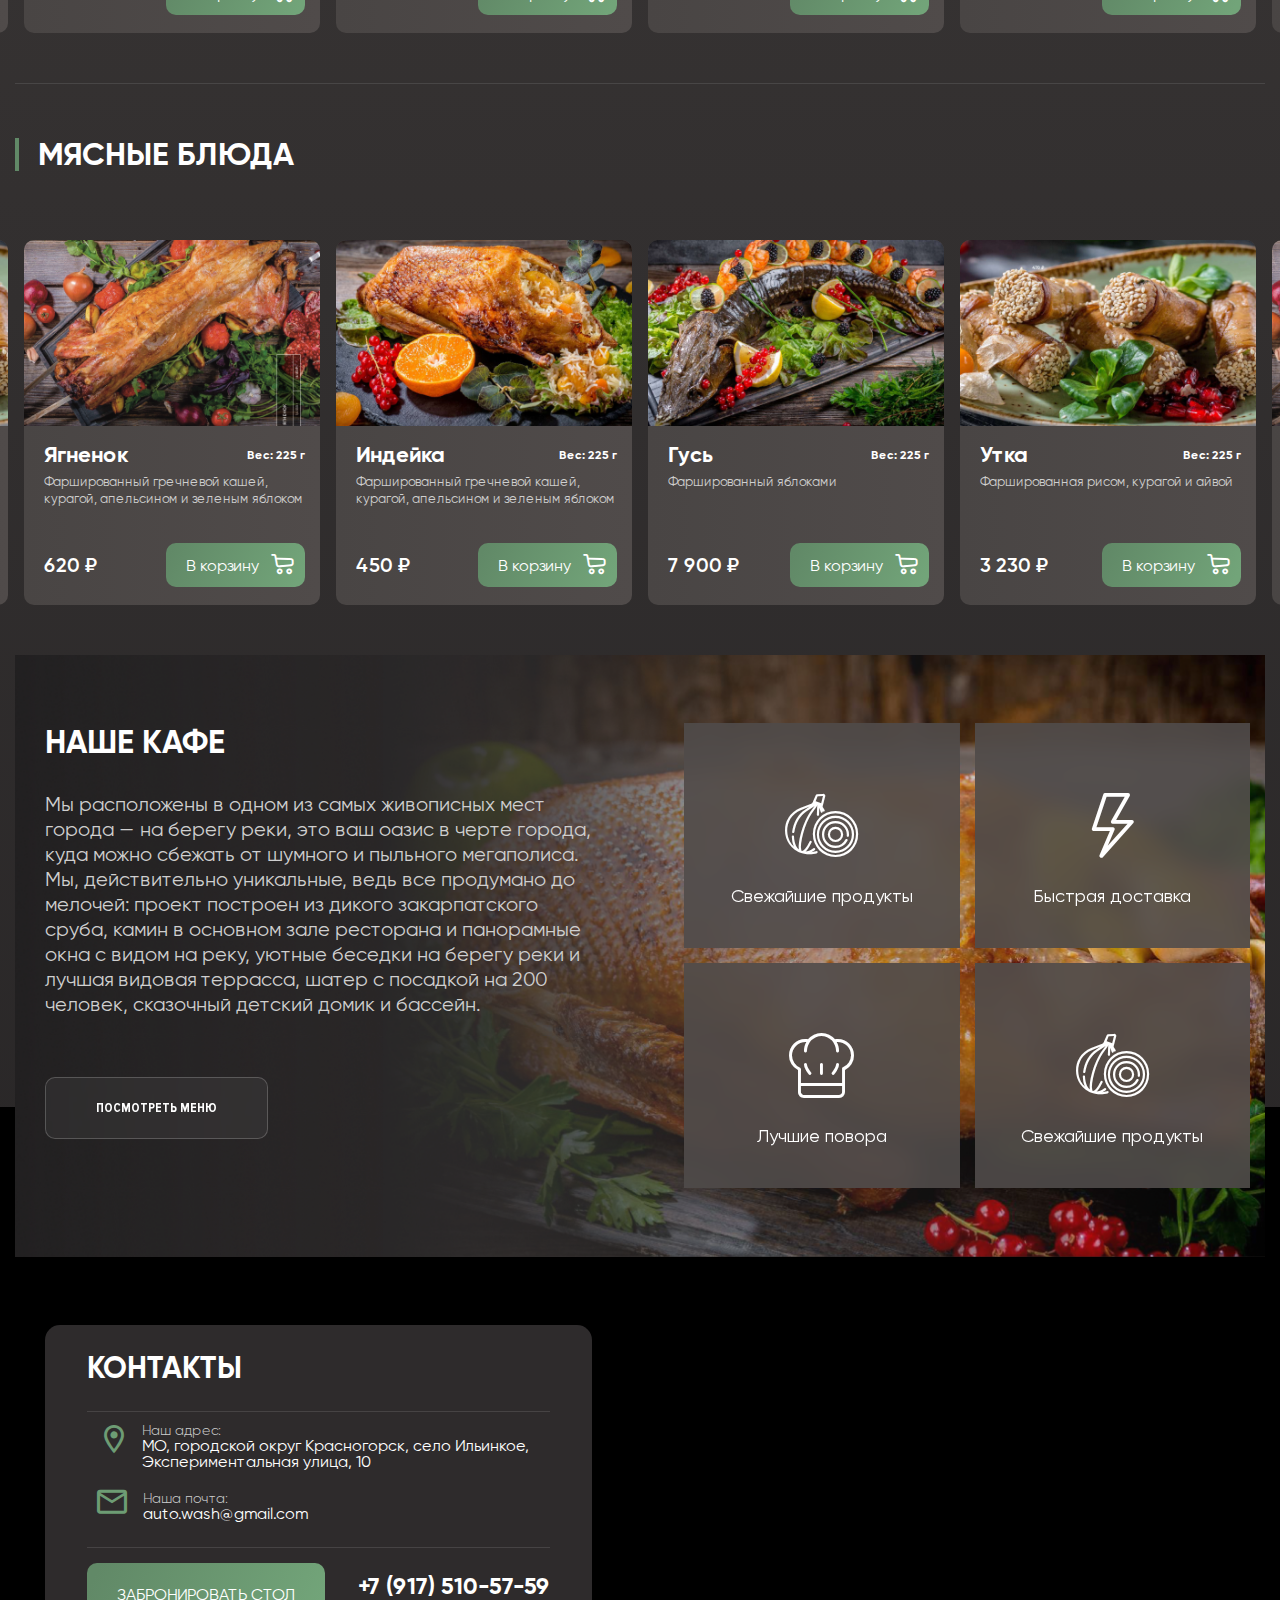
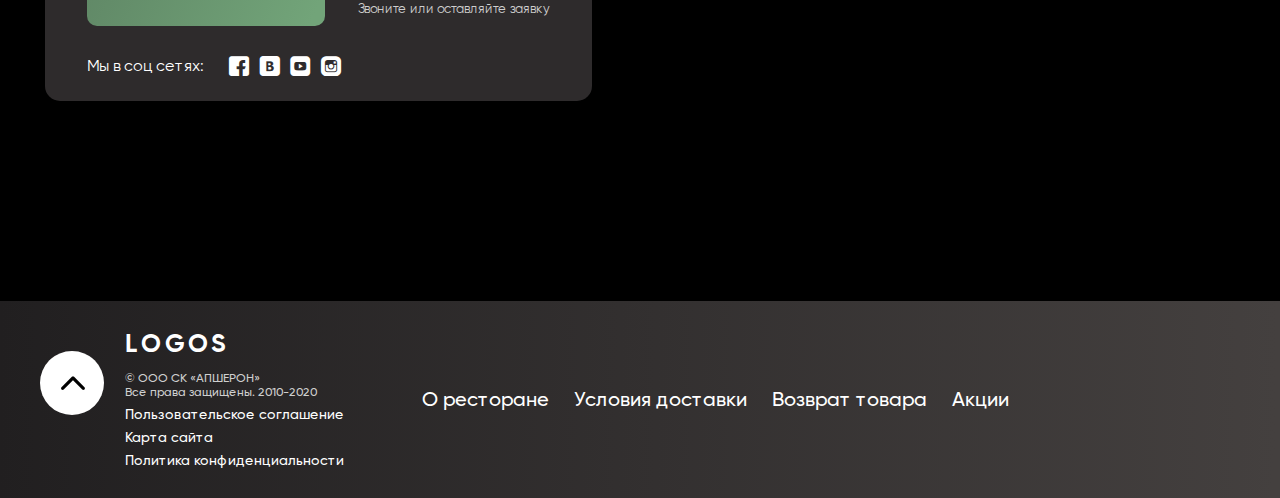
==== commit 74593543: "Add files via upload" ====
--- a/index.html
+++ b/index.html
@@ -5,10 +5,7 @@
 	<title>Главная</title>
 	<meta charset="UTF-8">
 	<meta name="format-detection" content="telephone=no">
-	<!-- <style>body{opacity: 0;}</style> -->
-	<link rel="stylesheet" href="css/style.css?_v=20220509010430">
-
-	<!-- <meta name="robots" content="noindex, nofollow"> -->
+	<link rel="stylesheet" href="css/style.css?_v=20220510125956">
 	<meta name="viewport" content="width=device-width, initial-scale=1.0">
 </head>
 
@@ -23,11 +20,15 @@
 						</button>
 						<nav class="menu__body">
 							<ul class="menu__list">
-								<li class="menu__item"><a href="" class="menu__link"></a></li>
+								<li class="menu__item"><a href="index.html" class="menu__link">Главная</a></li>
+								<li class="menu__item"><a href="stock.html" class="menu__link">Акции</a></li>
+								<li class="menu__item"><a href="delivery.html" class="menu__link">Доставка</a></li>
+								<li class="menu__item"><a href="card-product.html" class="menu__link">Карточка товара</a></li>
+
 							</ul>
 						</nav>
 					</div>
-					<a href="#" class="header__logo logo">LOGOS</a>
+					<a href="index.html" class="header__logo logo">LOGOS</a>
 					<form data-da=".search-form-section__container,767,2" action="#" class="header__form-search search-form _icon-Location2">
 						<input type="text" id="search" placeholder="Введите адрес доставки" class="search-form__input ">
 						<button class="search-form__label _icon-search"></button>
@@ -39,16 +40,16 @@
 							<a href="tel:+79175105759" class="contact-header__number">+7 (917) 510-57-59</a>
 						</div>
 					</div>
-					<button class="header__cart-button button cart-button cart-button_desktop">Корзина <p class="cart-button__counter">0</p></button>
-					<button hidden class="header__cart-button button cart-button cart-button_mobile _icon-cart">корзина <span class="cart-button__counter">0</span></button>
+					<button data-popup="#popup" class="header__cart-button button cart-button cart-button_desktop">Корзина <p class="cart-button__counter">0</p></button>
+					<button data-popup="#popup" hidden class="header__cart-button button cart-button cart-button_mobile _icon-cart">корзина <span class="cart-button__counter">0</span></button>
 				</div>
 			</div>
 		</header>
 		<section class="search-form-section">
 			<div class="search-form-section__container">
-
 			</div>
 		</section>
+
 		<main class="page">
 			<section class="mainscreen ">
 				<div class="mainscreen-ibg">
@@ -62,7 +63,7 @@
 				</div>
 			</section>
 			<section id="catalog" data-sticky data-tabs data-tabs-animate="500" class="catalog">
-				<div data-sticky-item class="titles titles_no-sticky titles__slider">
+				<div data-sticky-item class="titles titles_sticky titles__slider">
 					<ul data-tabs-titles class="titles__container titles__swiper">
 						<li data-tabs-title class="titles__slide titles__name _tab-active"><button class="titles__button">Холодные закуски</button></li>
 						<li data-tabs-title class="titles__slide titles__name"><button class="titles__button">Горячие закуски</button></li>
@@ -74,18 +75,6 @@
 						<li data-tabs-title class="titles__slide titles__name"><button class="titles__button">Напитки</button></li>
 					</ul>
 				</div>
-				<!--<div data-sticky-item data-sticky-header class="titles titles_sticky titles__slider">
-						<ul data-tabs-titles class="titles__container titles__swiper">
-							<li data-tabs-title class="titles__slide titles__name _tab-active"><button class="titles__button">Холодные закуски</button></li>
-							<li data-tabs-title class="titles__slide titles__name"><button class="titles__button">Горячие закуски</button></li>
-							<li data-tabs-title class="titles__slide titles__name"><button class="titles__button">Мясные блюда</button></li>
-							<li data-tabs-title  class="titles__slide titles__name"><button class="titles__button">Супы</button></li>
-							<li data-tabs-title class="titles__slide titles__name"><button class="titles__button">Рыбные блюда</button></li>
-							<li data-tabs-title class="titles__slide titles__name"><button class="titles__button">Гриль меню</button></li>
-							<li data-tabs-title class="titles__slide titles__name"><button class="titles__button">Фирменные блюда</button></li>
-							<li data-tabs-title class="titles__slide titles__name"><button class="titles__button">Напитки</button></li>
-						</ul>
-					</div>-->
 				<div data-tabs-body class="catalog__categories">
 					<div data-tabs-item class="catalog__category category">
 						<div class="category__item">
@@ -96,7 +85,7 @@
 								<div class="category__slider">
 									<div class="category__cards category__swiper">
 										<div class="category__card item-card category__slide">
-											<a href="#" class="item-card__image-ibg">
+											<a href="card-product.html" class="item-card__image-ibg">
 												<img src="img/cards/item-card01.png" alt="">
 											</a>
 											<div class="item-card__info">
@@ -104,7 +93,7 @@
 													<a href="#" class="item-card__name">Ягненок</a>
 													<p class="item-card__weight">Вес:&nbsp;225&nbsp;г</p>
 												</div>
-												<p class="item-card__text">Фаршированный гречневой кашей, курагой, апельсином и зеленым яблоком</p>
+												<p class="item-card__text"> Фаршированный гречневой кашей, курагой, апельсином и зеленым яблоком</p>
 												<div class="item-card__buy">
 													<p class="item-card__price">620&nbsp;₽</p>
 													<button class="item-card__cart-button button button_green _icon-cart">В&nbsp;корзину</button>
@@ -3476,9 +3465,9 @@
 					</div>
 				</div>
 			</section>
-			<section class="contact">
+			<section class="contact contact_margin-top">
 				<iframe src="https://www.google.com/maps/embed?pb=!1m18!1m12!1m3!1d19208.972053471785!2d-122.05206340136867!3d37.41375032532055!2m3!1f0!2f0!3f0!3m2!1i1024!2i768!4f13.1!3m3!1m2!1s0x0%3A0xdd4791b7bab4679f!2z0KTQtdC00LXRgNCw0LvRjNC90YvQuSDQsNGN0YDQvtC00YDQvtC8INCc0L7RhNGE0LXRgtGC!5e1!3m2!1sru!2sbe!4v1652031339162!5m2!1sru!2sbe" allowfullscreen="" loading="lazy" referrerpolicy="no-referrer-when-downgrade"></iframe>
-				<div class="contact__container">
+				<div class="contact__container contact__container_margin-top">
 					<div class="contact__block block-contact">
 						<h3 class="block-contact__title">КОНТАКТЫ</h3>
 						<div class="block-contact__items">
@@ -3511,37 +3500,37 @@
 			<div class="footer__container">
 				<button data-goto=".mainscreen" data-goto-header class="footer__button-up _icon-arrow-down"></button>
 				<div class="footer__company company-footer">
-					<a href="#" class="company-footer__logo logo">LOGOS</a>
+					<a href="index.html" class="company-footer__logo logo">LOGOS</a>
 					<ul class="company-footer__list">
 						<li class="company-footer__item">© ООО СК «АПШЕРОН»<br>Все права защищены. 2010-2020</li>
-						<li class="company-footer__item"><a href="#" class="company-footer__link">Пользовательское соглашение</a></li>
-						<li class="company-footer__item"><a href="#" class="company-footer__link">Карта сайта</a></li>
-						<li class="company-footer__item"><a href="#" class="company-footer__link">Политика конфиденциальности</a></li>
+						<li class="company-footer__item"><a href="index.html" class="company-footer__link">Пользовательское соглашение</a></li>
+						<li class="company-footer__item"><a href="index.html" class="company-footer__link">Карта сайта</a></li>
+						<li class="company-footer__item"><a href="index.html" class="company-footer__link">Политика конфиденциальности</a></li>
 					</ul>
 				</div>
 				<ul class="footer__about about-footer">
-					<li class="about-footer__item"><a href="#" class="about-footer__link">О ресторане</a></li>
-					<li class="about-footer__item"><a href="#" class="about-footer__link">Условия доставки </a></li>
-					<li class="about-footer__item"><a href="#" class="about-footer__link"> Возврат товара</a></li>
-					<li class="about-footer__item"><a href="#" class="about-footer__link">Акции</a></li>
+					<li class="about-footer__item"><a href="index.html" class="about-footer__link">О ресторане</a></li>
+					<li class="about-footer__item"><a href="delivery.html" class="about-footer__link">Условия доставки </a></li>
+					<li class="about-footer__item"><a href="delivery.html" class="about-footer__link"> Возврат товара</a></li>
+					<li class="about-footer__item"><a href="stock.html" class="about-footer__link">Акции</a></li>
 
 				</ul>
 			</div>
 		</footer>
 	</div>
-	<!-- 
-<div id="popup" aria-hidden="true" class="popup">
-	<div class="popup__wrapper">
-		<div class="popup__content">
-			<button data-close type="button" class="popup__close">Закрыть</button>
-			<div class="popup__text">
+
+	<div id="popup" aria-hidden="true" class="popup">
+		<div class="popup__wrapper">
+			<div class="popup__content">
+				<button data-close type="button" class="popup__close">╳</button>
+				<div class="popup__text _icon-cart-empty">КОРЗИНА&nbsp;ПУСТАЯ</div>
+				<a href="index.html" class="button-menu button_green button">Посмотреть меню</a>
 			</div>
 		</div>
 	</div>
-</div>
- -->
 
-	<script src="js/app.js?_v=20220509010430"></script>
+
+	<script src="js/app.js?_v=20220510125956"></script>
 </body>
 
 </html>--- a/css/style.css
+++ b/css/style.css
@@ -306,6 +306,160 @@
   padding: 0 0.9375rem;
 }
 
+body::after {
+  content: "";
+  background-color: rgba(0, 0, 0, 0.5);
+  position: fixed;
+  width: 100%;
+  height: 100%;
+  top: 0;
+  left: 0;
+  opacity: 0;
+  transition: opacity 0.8s ease 0s;
+  pointer-events: none;
+  z-index: 149;
+}
+
+body.popup-show::after {
+  opacity: 1;
+}
+
+.popup {
+  position: fixed;
+  top: 0;
+  left: 0;
+  bottom: 0;
+  right: 0;
+  padding: 30px 10px;
+  transition: visibility 0.8s ease 0s;
+  visibility: hidden;
+  pointer-events: none;
+}
+
+.popup_show {
+  z-index: 150;
+  visibility: visible;
+  overflow: auto;
+  pointer-events: auto;
+}
+
+.popup_show .popup__content {
+  visibility: visible;
+  transform: scale(1);
+}
+
+.popup__wrapper {
+  display: flex;
+  flex-direction: column;
+  align-items: center;
+  min-height: 100%;
+  flex: 1 1 auto;
+  width: 100%;
+  display: flex;
+  justify-content: center;
+  align-items: center;
+  margin: 0 auto;
+  padding: 0 10px;
+}
+
+.popup__content {
+  visibility: hidden;
+  display: flex;
+  flex-direction: column;
+  align-items: center;
+  transform: scale(0);
+  transition: transform 0.3s ease 0s;
+  background: linear-gradient(90deg, #494544 0%, #504B4A 100%);
+  padding: 20px 20px 63px;
+  width: 100%;
+  max-width: 458px;
+  border-radius: 20px;
+}
+.lock .popup__content {
+  visibility: visible;
+}
+
+.popup__close {
+  align-self: end;
+  font-size: 1.125rem;
+}
+
+.popup__text {
+  font-weight: 700;
+  font-size: 30px;
+  line-height: 36px;
+  color: #FFFFFF;
+  margin-bottom: 40px;
+}
+.popup__text:before {
+  color: #70A177;
+  text-align: center;
+  font-size: 5.4375rem;
+  margin-bottom: 15px;
+}
+
+.button-menu {
+  font-weight: 700;
+  font-size: 14px;
+  line-height: 17px;
+  padding: 17px 35px;
+  background: linear-gradient(114.93deg, #618967 5.11%, #72A479 94%);
+  border-radius: 10px;
+}
+
+.spollers {
+  display: grid;
+  gap: 15px;
+}
+
+.spollers__item {
+  font-size: 1.25rem;
+}
+.spollers__item:not(:last-child) {
+  margin-bottom: 1.5em;
+}
+
+.spollers__title {
+  width: 100%;
+  cursor: default;
+  text-align: left;
+  border: 1px solid #eee;
+  padding: 0.625rem 0.9375rem;
+  border-radius: 0.3125rem;
+  position: relative;
+}
+._spoller-init .spollers__title {
+  cursor: pointer;
+}
+._spoller-init .spollers__title::before, ._spoller-init .spollers__title::after {
+  content: "";
+  position: absolute;
+  right: 10px;
+  top: 50%;
+  background-color: #000;
+  height: 2px;
+  width: 15px;
+  transition: transform 0.5s ease 0s;
+}
+._spoller-init .spollers__title::before {
+  transform: translate(-75%, -50%) rotate(40deg);
+}
+._spoller-init .spollers__title::after {
+  transform: translate(0, -50%) rotate(-40deg);
+}
+._spoller-init .spollers__title._spoller-active::before {
+  transform: translateX(-75%) rotate(-40deg);
+}
+._spoller-init .spollers__title._spoller-active::after {
+  transform: rotate(40deg);
+}
+
+.spollers__body {
+  padding: 1.25rem;
+  border-radius: 0.3125rem;
+  border: 1px solid #eee;
+}
+
 [class*=-ibg] {
   position: relative;
 }
@@ -322,12 +476,12 @@
   object-fit: contain;
 }
 
-.contact iframe {
+.delivery__map-ibg iframe, .contact iframe {
   transition: all 0.3s ease 0s;
   filter: grayscale(1);
 }
 @media (any-hover: hover) {
-  .contact iframe:hover {
+  .delivery__map-ibg iframe:hover, .contact iframe:hover {
     filter: grayscale(1);
   }
 }
@@ -343,13 +497,6 @@
 }
 
 .header {
-  /*
-  &._header-scroll {
-  	height: 76px;
-  	padding: 10px 0;
-  	transition: all 0.3s ease 0s;
-  }
-  */
   position: fixed;
   color: #FFFFFF;
   z-index: 20;
@@ -359,12 +506,6 @@
   background: #403C3B;
   box-shadow: 0px 30px 60px rgba(34, 31, 32, 0.2);
 }
-@media (max-width: 61.99875em) {
-  .header {
-    height: 76px;
-    padding: 10px 0;
-  }
-}
 .header__content {
   display: grid;
   justify-content: space-between;
@@ -448,12 +589,104 @@
   }
 }
 
+.menu {
+  display: grid;
+}
+@media (min-width: 47.99875em) {
+  .menu {
+    display: none;
+  }
+}
+.menu::before {
+  content: "";
+  position: fixed;
+  left: -100%;
+  top: 0;
+  width: 100%;
+  height: 80px;
+  z-index: 100;
+  background: #403C3B;
+  border-bottom: 1px solid rgba(255, 255, 255, 0.12);
+  color: rgb(0, 0, 0);
+}
+.menu-open .menu::before {
+  left: 0;
+}
+.menu__body {
+  display: grid;
+  gap: 20px;
+}
+@media (max-width: 61.99875em) {
+  .menu__body {
+    position: fixed;
+    width: 100%;
+    height: 100%;
+    overflow: auto;
+    left: -100%;
+    top: 0;
+    padding: 70px 15px 30px 15px;
+    transition: left 0.3s ease 0s;
+    background: #403C3B;
+    color: rgb(255, 255, 255);
+  }
+  .menu-open .menu__body {
+    left: 0;
+  }
+}
+@media (min-width: 47.99875em) {
+  .menu__body {
+    align-items: center;
+    justify-content: center;
+  }
+}
+.menu__list {
+  display: flex;
+  flex-wrap: wrap;
+  row-gap: 0px;
+  justify-content: space-evenly;
+  align-items: center;
+  justify-content: center;
+  font-size: 1.125rem;
+  padding: 0 8px;
+}
+@media (max-width: 61.99875em) and (min-width: 47.99875em) {
+  .menu__list {
+    justify-content: space-between;
+  }
+}
+@media (max-width: 61.99875em) {
+  .menu__list {
+    flex-direction: column;
+    justify-content: start;
+    font-size: 1.875rem;
+    gap: 40px;
+    padding: 50px 0 0;
+  }
+}
+.menu__link {
+  display: flex;
+  justify-content: center;
+  padding: 5px 10px;
+  justify-self: center;
+  text-align: center;
+}
+@media (any-hover: hover) {
+  .menu__link:hover {
+    color: #65906C;
+    transition: color 0.3s ease 0s;
+  }
+}
+
 .logo {
   align-self: center;
   font-weight: 700;
   font-size: 25px;
   line-height: 25px;
   letter-spacing: 0.15em;
+}
+.menu-open .logo {
+  position: relative;
+  z-index: 100;
 }
 
 .search-form {
@@ -564,10 +797,13 @@
   transform: translate(0px, 50%);
 }
 
+._search-hidden .search-form-section {
+  display: none;
+}
 @media (max-width: 47.99875em) {
   .search-form-section {
     padding-bottom: 13px;
-    margin-top: 76px;
+    margin-top: 80px;
   }
 }
 .icon-menu {
@@ -581,7 +817,7 @@
     width: 25px;
     height: 21px;
     cursor: pointer;
-    z-index: 5;
+    z-index: 100;
     margin: 0 auto;
   }
   .icon-menu__text {
@@ -627,6 +863,7 @@
 
 .footer {
   position: relative;
+  z-index: 2;
   padding: 30px 0;
   background: linear-gradient(270.7deg, #44403F 0.4%, #211F20 100%);
 }
@@ -738,6 +975,14 @@
   color: #FFFFFF;
 }
 
+.catalog_margin-top {
+  margin-top: 156px;
+}
+@media (max-width: 61.99875em) {
+  .catalog_margin-top {
+    margin-top: 134px;
+  }
+}
 .titles {
   background: #403C3B;
   outline: 1px solid rgba(255, 255, 255, 0.1);
@@ -746,21 +991,10 @@
   z-index: 50;
   padding-top: 33px;
   padding-bottom: 27px;
-  /*
-  &_no-sticky {
-  	display: block;
-  	@media (max-width:$tablet){
-  		display: none;
-  	}
-  }
-  &_sticky {
-  	display: block;
-
-  	@media (min-width:$tablet){
-  		display: none;
-  	}
-  }
-  */
+}
+.menu-open .titles {
+  visibility: hidden;
+  opacity: 0;
 }
 @media (max-width: 61.99875em) {
   .titles {
@@ -768,6 +1002,12 @@
     padding-top: 20px;
     padding-bottom: 20px;
   }
+}
+.titles_fixed {
+  position: fixed;
+  top: 80px;
+  z-index: 20;
+  width: 100%;
 }
 .titles__swiper {
   display: flex;
@@ -867,9 +1107,34 @@
 .category__cards {
   display: flex;
 }
+.category__swiper {
+  padding: 15px 0 0;
+}
 .item-card {
+  position: relative;
+  display: flex;
+  flex-direction: column;
   border-radius: 10px;
   background: linear-gradient(90deg, #494544 0%, #504B4A 100%);
+  /*
+  &__number {
+  	display: grid;
+  	place-items: center;
+  	position: absolute;
+  	font-weight: 700;
+  	font-size: 20px;
+  	line-height: 24px;
+  	color: #FFFFFF;
+  	width: 50px;
+  	height: 50px;
+  	border-radius: 50%;
+  	background: #79B382;
+  	top: 0;
+  	right: 0;
+  	z-index: 2;
+  	transform: translate(20%,-20%);
+  }
+  */
 }
 .item-card__image-ibg {
   display: flex;
@@ -879,7 +1144,10 @@
   border-radius: 10px 10px 0 0;
 }
 .item-card__info {
-  display: flex;
+  flex: 1 1 auto;
+  display: flex;
+  height: 100%;
+  flex-direction: column;
   flex-direction: column;
   align-content: space-between;
   padding: 15px 15px 18px 20px;
@@ -889,8 +1157,6 @@
   align-items: center;
   justify-content: space-between;
   padding-bottom: 5px;
-}
-.item-card__name {
   font-weight: 700;
   font-size: 22px;
   line-height: 27px;
@@ -900,9 +1166,8 @@
   line-height: 14px;
 }
 .item-card__text {
-  flex: 1 0 70px;
+  flex: 1 1 auto;
   min-height: 70px;
-  display: flex;
   font-size: 13px;
   line-height: 17px;
   color: #CFCFCF;
@@ -934,6 +1199,87 @@
   .item-card__cart-button {
     font-size: 0.875rem;
   }
+}
+
+.category__content_stock {
+  display: flex;
+  border-top: 1px solid rgba(255, 255, 255, 0.108);
+  padding: 40px 34px 0;
+}
+@media (max-width: 82.5em) {
+  .category__content_stock {
+    padding: 30px 15px 0;
+  }
+}
+.category__stock-cards {
+  display: flex;
+  margin: 0 -13px;
+  flex-wrap: wrap;
+  row-gap: 50px;
+}
+@media (max-width: 61.99875em) {
+  .category__stock-cards {
+    row-gap: 30px;
+  }
+}
+.category__stock-card {
+  padding: 0 13px;
+  flex: 1 1 33.333%;
+  min-width: 290px;
+}
+@media (max-width: 61.99875em) {
+  .category__stock-card {
+    flex: 1 1 50%;
+  }
+}
+@media (max-width: 47.99875em) {
+  .category__stock-card {
+    flex: 1 1 100%;
+  }
+}
+
+.item-stock-card {
+  height: 100%;
+  border-radius: 10px;
+  display: flex;
+  flex-direction: column;
+  background: linear-gradient(90deg, #494544 0%, #504B4A 100%);
+}
+.item-stock-card__image-ibg {
+  padding-bottom: 40.8%;
+  max-width: 100%;
+}
+.item-stock-card__info {
+  padding: 15px 25px;
+  display: flex;
+  flex: 1 1 auto;
+  flex-direction: column;
+  gap: 5px;
+}
+@media (max-width: 82.5em) {
+  .item-stock-card__info {
+    padding: 15px;
+  }
+}
+.item-stock-card__header {
+  font-weight: 700;
+  font-size: 18px;
+  line-height: 22px;
+  color: #FFFFFF;
+  align-self: start;
+}
+.item-stock-card__text {
+  flex: 1 1 auto;
+  margin-bottom: 15px;
+  font-size: 14px;
+  line-height: 16px;
+  color: #A6A7AB;
+}
+.item-stock-card__date {
+  font-size: 14px;
+  line-height: 16px;
+  color: #6FA076;
+  justify-self: end;
 }
 
 .wrapper {
@@ -1354,23 +1700,39 @@
 .contact {
   position: relative;
   z-index: 0;
+  background: #000;
+}
+.contact_margin-top {
   margin-top: -150px;
   padding-bottom: 25%;
-  background: #000;
-}
-@media (max-width: 61.99875em) {
-  .contact {
+}
+@media (max-width: 61.99875em) {
+  .contact_margin-top {
     padding-bottom: 80%;
   }
 }
 @media (max-width: 47.99875em) {
-  .contact {
+  .contact_margin-top {
     padding-bottom: 100%;
   }
 }
 @media (max-width: 29.99875em) {
-  .contact {
+  .contact_margin-top {
     padding-bottom: 150%;
+  }
+}
+.contact_no-margin-top {
+  padding-bottom: 4%;
+  padding-top: 4%;
+}
+@media (max-width: 47.99875em) {
+  .contact_no-margin-top {
+    padding-bottom: 200%;
+  }
+}
+@media (max-width: 61.99875em) {
+  .contact_no-margin-top {
+    padding-bottom: 50%;
   }
 }
 .contact iframe {
@@ -1385,7 +1747,6 @@
 }
 .contact__container {
   display: inline-grid;
-  transform: translate(0px, 150px);
   position: relative;
 }
 @media (min-width: 82.5em) {
@@ -1422,6 +1783,9 @@
   .contact__container {
     display: grid;
   }
+}
+.contact__container_margin-top {
+  transform: translate(0px, 150px);
 }
 @media (min-width: 90em) {
   .contact__block {
@@ -1543,6 +1907,362 @@
 .social-block-contact__link {
   font-size: 1.25rem;
 }
+
+.product_margin-top {
+  margin-top: 156px;
+}
+@media (max-width: 61.99875em) {
+  .product_margin-top {
+    margin-top: 134px;
+  }
+}
+.product__container {
+  position: relative;
+}
+@media (min-width: 47.99875em) {
+  .product__container {
+    padding-top: 40px;
+  }
+}
+.product__button-back {
+  font-weight: 600;
+  font-size: 16px;
+  line-height: 19px;
+  display: flex;
+  align-items: center;
+  padding-bottom: 24px;
+}
+.product__button-back::before {
+  width: 26px;
+  height: 26px;
+  margin-right: 10px;
+  border-radius: 50%;
+  background: linear-gradient(114.93deg, #618967 5.11%, #72A479 94%);
+  font-size: 8px;
+  display: grid;
+  place-items: center;
+  transform: rotate(90deg);
+}
+@media (max-width: 47.99875em) {
+  .product__button-back {
+    color: transparent;
+    padding-bottom: 0;
+    margin-right: 0;
+    position: absolute;
+    left: 24px;
+    top: 30px;
+  }
+  .product__button-back::before {
+    z-index: 1;
+    width: 37px;
+    height: 37px;
+    color: #72A479;
+    background: #fff;
+  }
+}
+.product__card {
+  padding-bottom: 50px;
+  border-bottom: 1px solid rgba(255, 255, 255, 0.0392156863);
+}
+
+.card-product {
+  display: grid;
+}
+@media (max-width: 61.99875em) {
+  .card-product {
+    margin: 0 -15px;
+  }
+}
+@media (min-width: 61.99875em) {
+  .card-product {
+    grid-template-columns: repeat(2, 1fr);
+  }
+}
+.card-product__image-ibg {
+  padding-bottom: 63%;
+}
+@media (max-width: 61.99875em) {
+  .card-product__image-ibg {
+    padding-bottom: 40%;
+  }
+}
+@media (max-width: 47.99875em) {
+  .card-product__image-ibg {
+    padding-bottom: 74%;
+  }
+}
+@media (min-width: 61.99875em) {
+  .card-product__image-ibg img {
+    border-radius: 10px 0 0 10px;
+  }
+}
+.card-product__body {
+  display: flex;
+  flex-direction: column;
+  position: relative;
+  padding: 22px 50px;
+  background: linear-gradient(90deg, #494544 0%, #504B4A 100%);
+}
+@media (min-width: 61.99875em) {
+  .card-product__body {
+    border-radius: 0 10px 10px 0;
+    padding: 38px 50px 25px;
+  }
+}
+@media (max-width: 29.99875em) {
+  .card-product__body {
+    align-items: center;
+    padding: 22px 25px;
+  }
+}
+.card-product__body::after {
+  content: "";
+  display: block;
+  position: absolute;
+  bottom: 46px;
+  left: 0;
+  height: 1px;
+  width: 100%;
+  background: rgba(255, 255, 255, 0.1);
+}
+.card-product__title {
+  font-weight: 700;
+  font-size: 25px;
+  line-height: 30px;
+  color: #FFFFFF;
+  margin-bottom: 5px;
+}
+.card-product__text {
+  flex: 1 1 auto;
+  font-size: 13px;
+  line-height: 17px;
+  color: #CFCFCF;
+  padding-bottom: 15px;
+}
+.card-product__weight {
+  font-size: 12px;
+  line-height: 14px;
+  padding-bottom: 22px;
+}
+.card-product__buy {
+  display: flex;
+  gap: 40px;
+  align-items: center;
+  margin-bottom: 30px;
+}
+.card-product__button {
+  align-self: center;
+  display: flex;
+  align-items: center;
+  padding: 10px 15px 10px 20px;
+  background: linear-gradient(114.93deg, #618967 5.11%, #72A479 94%);
+  border-radius: 10px;
+  gap: 12px;
+}
+.card-product__button::before {
+  font-size: 0.9375rem;
+  order: 2;
+}
+.card-product__button::after {
+  content: "";
+  display: block;
+  width: 1px;
+  height: 32px;
+  background: rgba(255, 255, 255, 0.3);
+}
+@media (max-width: 61.99875em) {
+  .card-product__button {
+    font-size: 0.875rem;
+  }
+}
+.card-product__price {
+  font-weight: 600;
+  font-size: 20px;
+  line-height: 24px;
+}
+.description {
+  display: inline-flex;
+  gap: 50px;
+  font-size: 13px;
+  line-height: 17px;
+  color: #CFCFCF;
+}
+@media (max-width: 29.99875em) {
+  .description {
+    gap: 25px;
+  }
+}
+.description__column {
+  display: grid;
+  gap: 10px;
+}
+.delivery__container {
+  display: grid;
+  row-gap: 30px;
+}
+.delivery__content {
+  display: grid;
+  row-gap: 40px;
+}
+@media (min-width: 61.99875em) {
+  .delivery__content {
+    grid-template-columns: repeat(2, 1fr);
+  }
+}
+@media (max-width: 61.99875em) {
+  .delivery__content {
+    padding-top: 25px;
+    border-top: 1px solid rgba(255, 255, 255, 0.092);
+  }
+}
+.delivery__spollers {
+  display: grid;
+  gap: 10px;
+}
+@media (min-width: 61.99875em) {
+  .delivery__spollers {
+    padding: 0 20px 0 10px;
+  }
+}
+@media (max-width: 61.99875em) {
+  .delivery__spollers {
+    order: 2;
+  }
+}
+.delivery__item {
+  font-size: 1.125rem;
+}
+.delivery__item:not(:last-child) {
+  background: linear-gradient(90deg, #494544 0%, #504B4A 100%);
+  border-radius: 10px;
+}
+.delivery__title {
+  width: 100%;
+  cursor: default;
+  text-align: left;
+  background: linear-gradient(114.93deg, #618967 5.11%, #72A479 94%);
+  border-radius: 10px;
+  padding: 0.9375rem 1.5625rem;
+  border-radius: 0.3125rem;
+  position: relative;
+}
+._spoller-init .delivery__title {
+  cursor: pointer;
+}
+._spoller-init .delivery__title::before, ._spoller-init .delivery__title::after {
+  content: "";
+  position: absolute;
+  right: 10px;
+  top: 50%;
+  background-color: rgb(255, 255, 255);
+  height: 2px;
+  width: 10px;
+  margin-left: 10px;
+  transition: transform 0.5s ease 0s;
+}
+._spoller-init .delivery__title::before {
+  transform: translate(-75%, -50%) rotate(40deg);
+}
+._spoller-init .delivery__title::after {
+  transform: translate(0, -50%) rotate(-40deg);
+}
+._spoller-init .delivery__title._spoller-active::before {
+  transform: translateX(-75%) rotate(-40deg);
+}
+._spoller-init .delivery__title._spoller-active::after {
+  transform: rotate(40deg);
+}
+.delivery__text {
+  padding: 2.5rem;
+  border-radius: 0.3125rem;
+}
+.delivery__map-ibg {
+  position: relative;
+  padding-bottom: 50%;
+}
+@media (max-width: 61.99875em) {
+  .delivery__map-ibg {
+    padding-bottom: 70%;
+  }
+}
+@media (max-width: 29.99875em) {
+  .delivery__map-ibg {
+    padding-bottom: 100%;
+  }
+}
+.delivery__map-ibg iframe {
+  position: absolute;
+  width: 100%;
+  height: 100%;
+  border-radius: 10px;
+  top: 0;
+  left: 0;
+  opacity: 0.3;
+  object-fit: cover;
+  filter: drop-shadow(0px 40px 40px rgba(43, 40, 40, 0.6)), grayscale(1);
+}
+.delivery__info {
+  display: grid;
+  row-gap: 40px;
+}
+@media (min-width: 61.99875em) {
+  .delivery__info {
+    padding: 0 20px 0 10px;
+  }
+}
+
+.info-delivery__work-hours {
+  display: flex;
+}
+@media (min-width: 82.5em) {
+  .info-delivery__work-hours {
+    gap: 6.25rem;
+  }
+}
+@media (min-width: 20em) and (max-width: 82.5em) {
+  .info-delivery__work-hours {
+    gap: clamp( 0rem , -2rem  +  10vw , 6.25rem );
+  }
+}
+@media (max-width: 20em) {
+  .info-delivery__work-hours {
+    gap: 0rem;
+  }
+}
+@media (max-width: 47.99875em) {
+  .info-delivery__work-hours {
+    flex-direction: column;
+    row-gap: 15px;
+  }
+}
+.work-hours {
+  font-size: 22px;
+}
+@media (max-width: 47.99875em) {
+  .work-hours {
+    font-size: 18px;
+  }
+}
+.work-hours__subtitle {
+  font-weight: 700;
+  margin-bottom: 10px;
+  color: #FFFFFF;
+}
+.work-hours__hours {
+  font-weight: 400;
+  line-height: 35px;
+  color: #CFCFCF;
+}
+.min-order__title {
+  font-weight: 700;
+  margin-bottom: 10px;
+  color: #FFFFFF;
+}
+.min-order__text {
+  font-weight: 400;
+  line-height: 35px;
+  color: #CFCFCF;
+}
 .swiper {
   overflow: hidden;
 }
